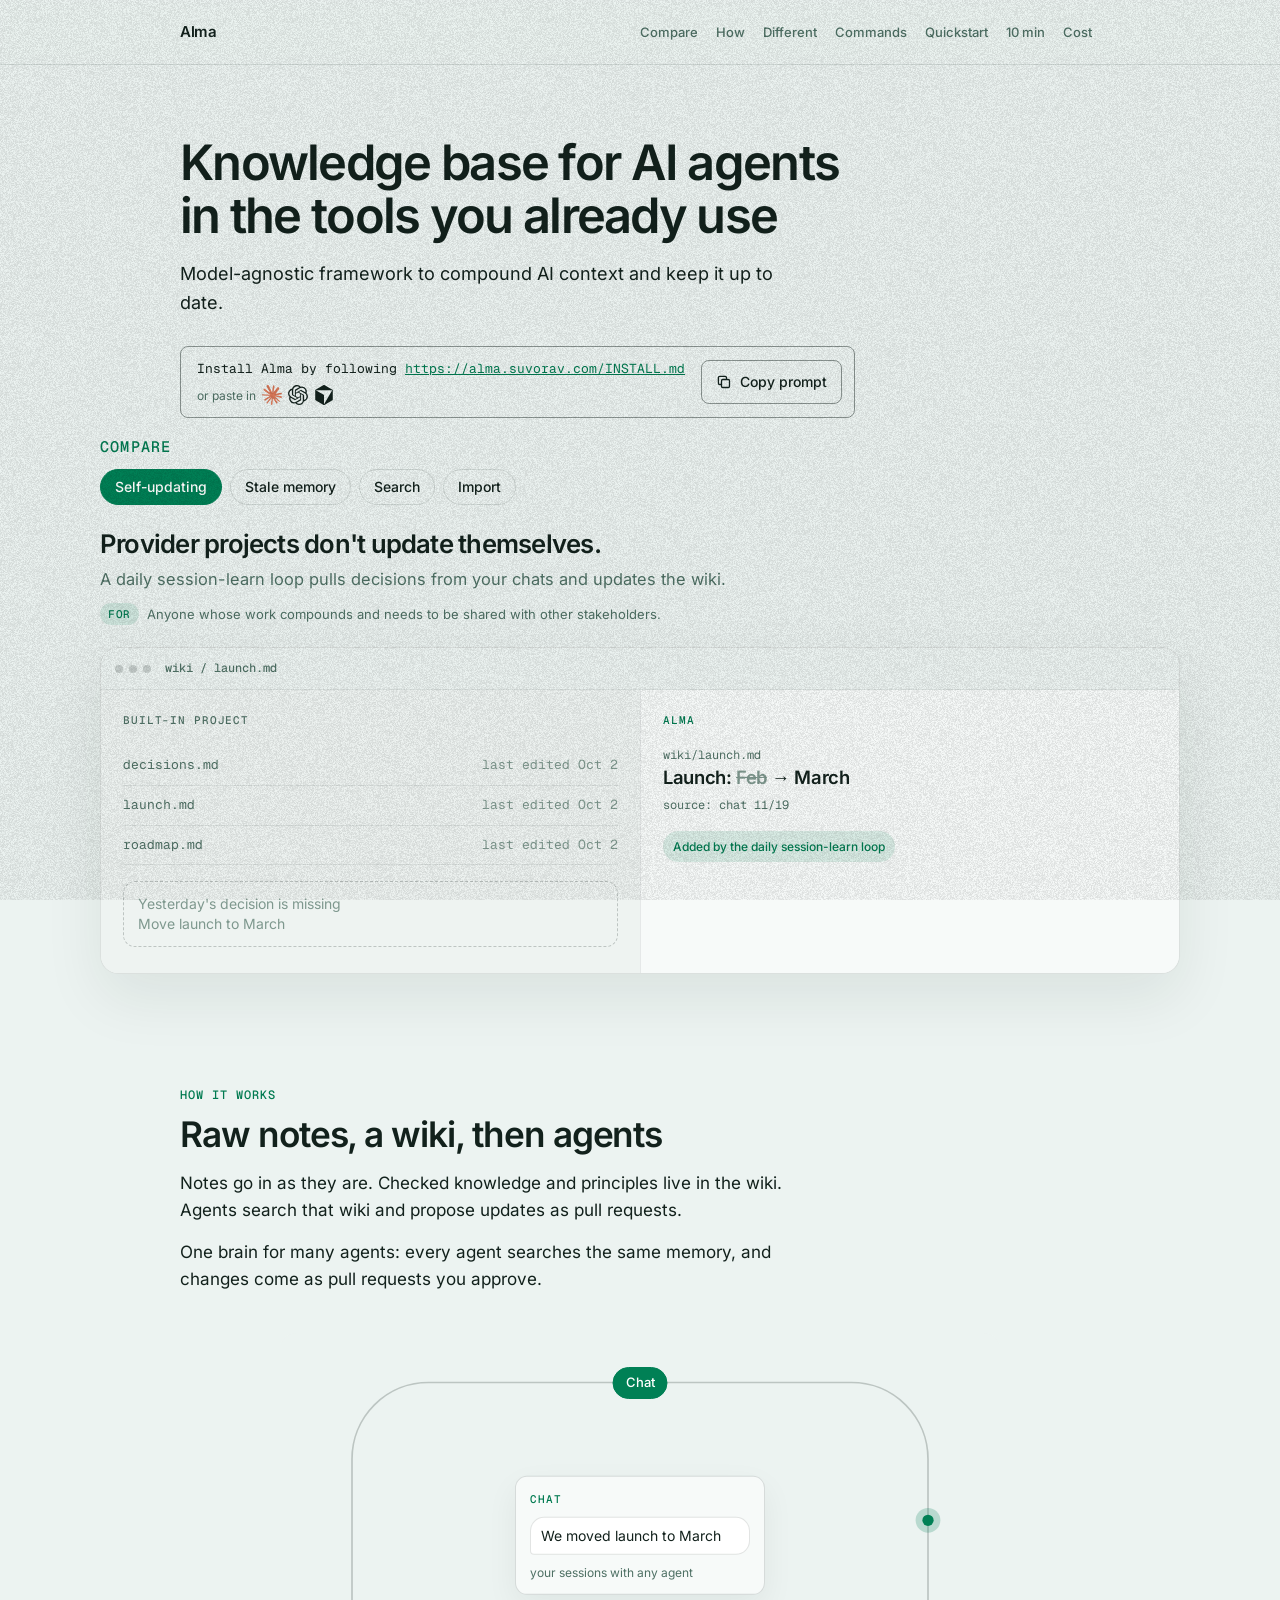
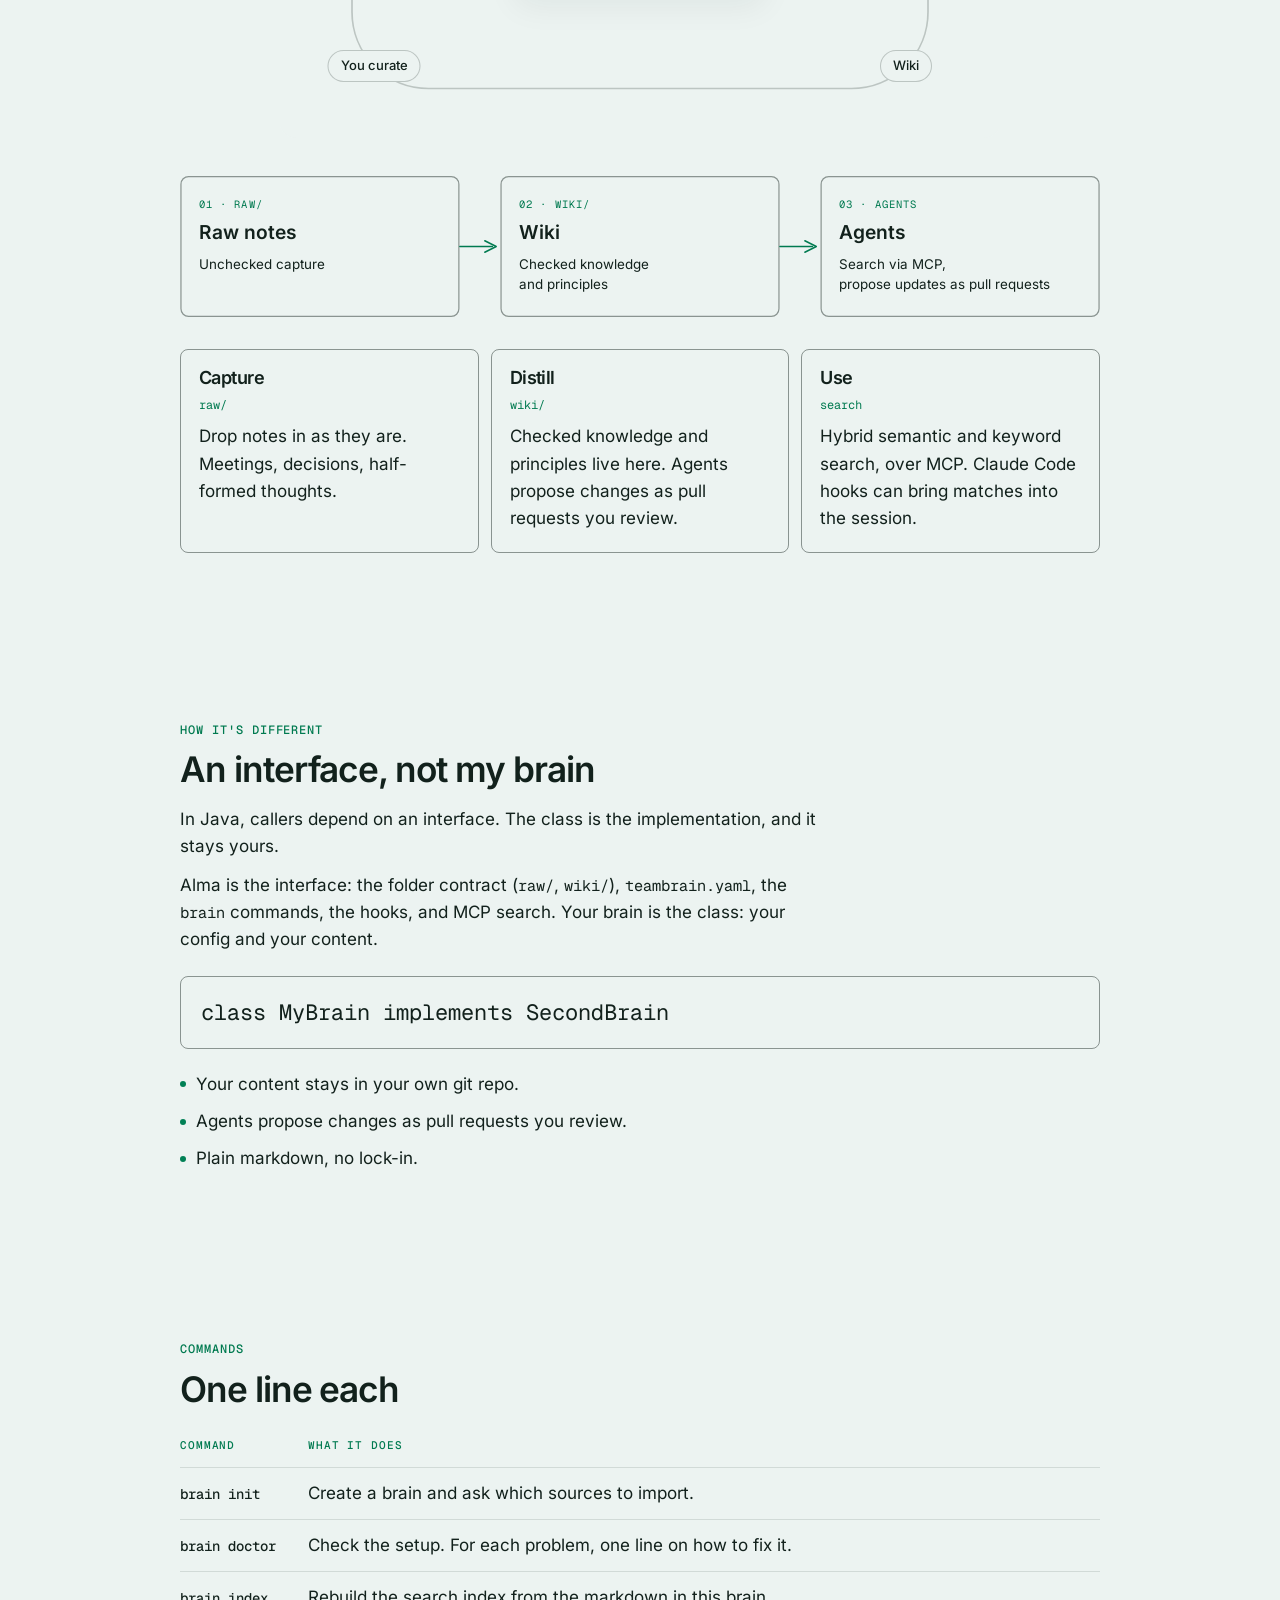
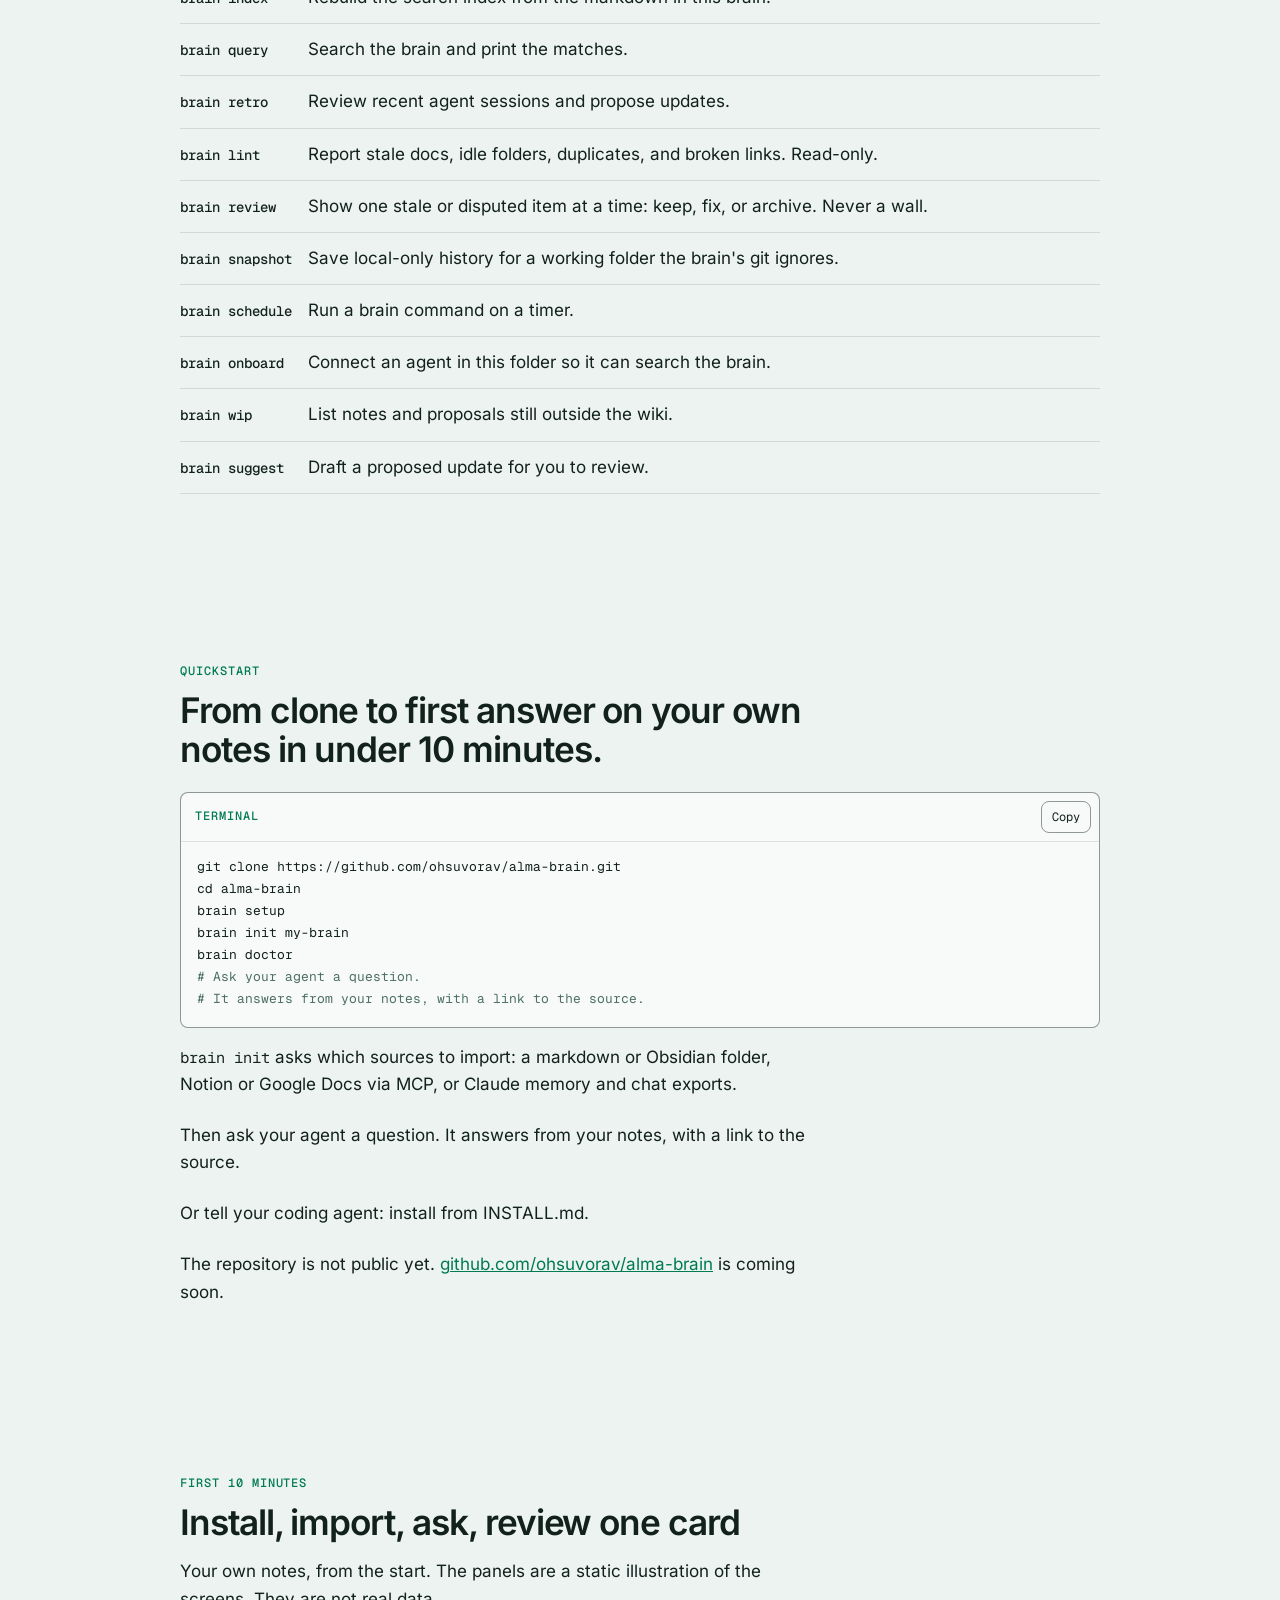
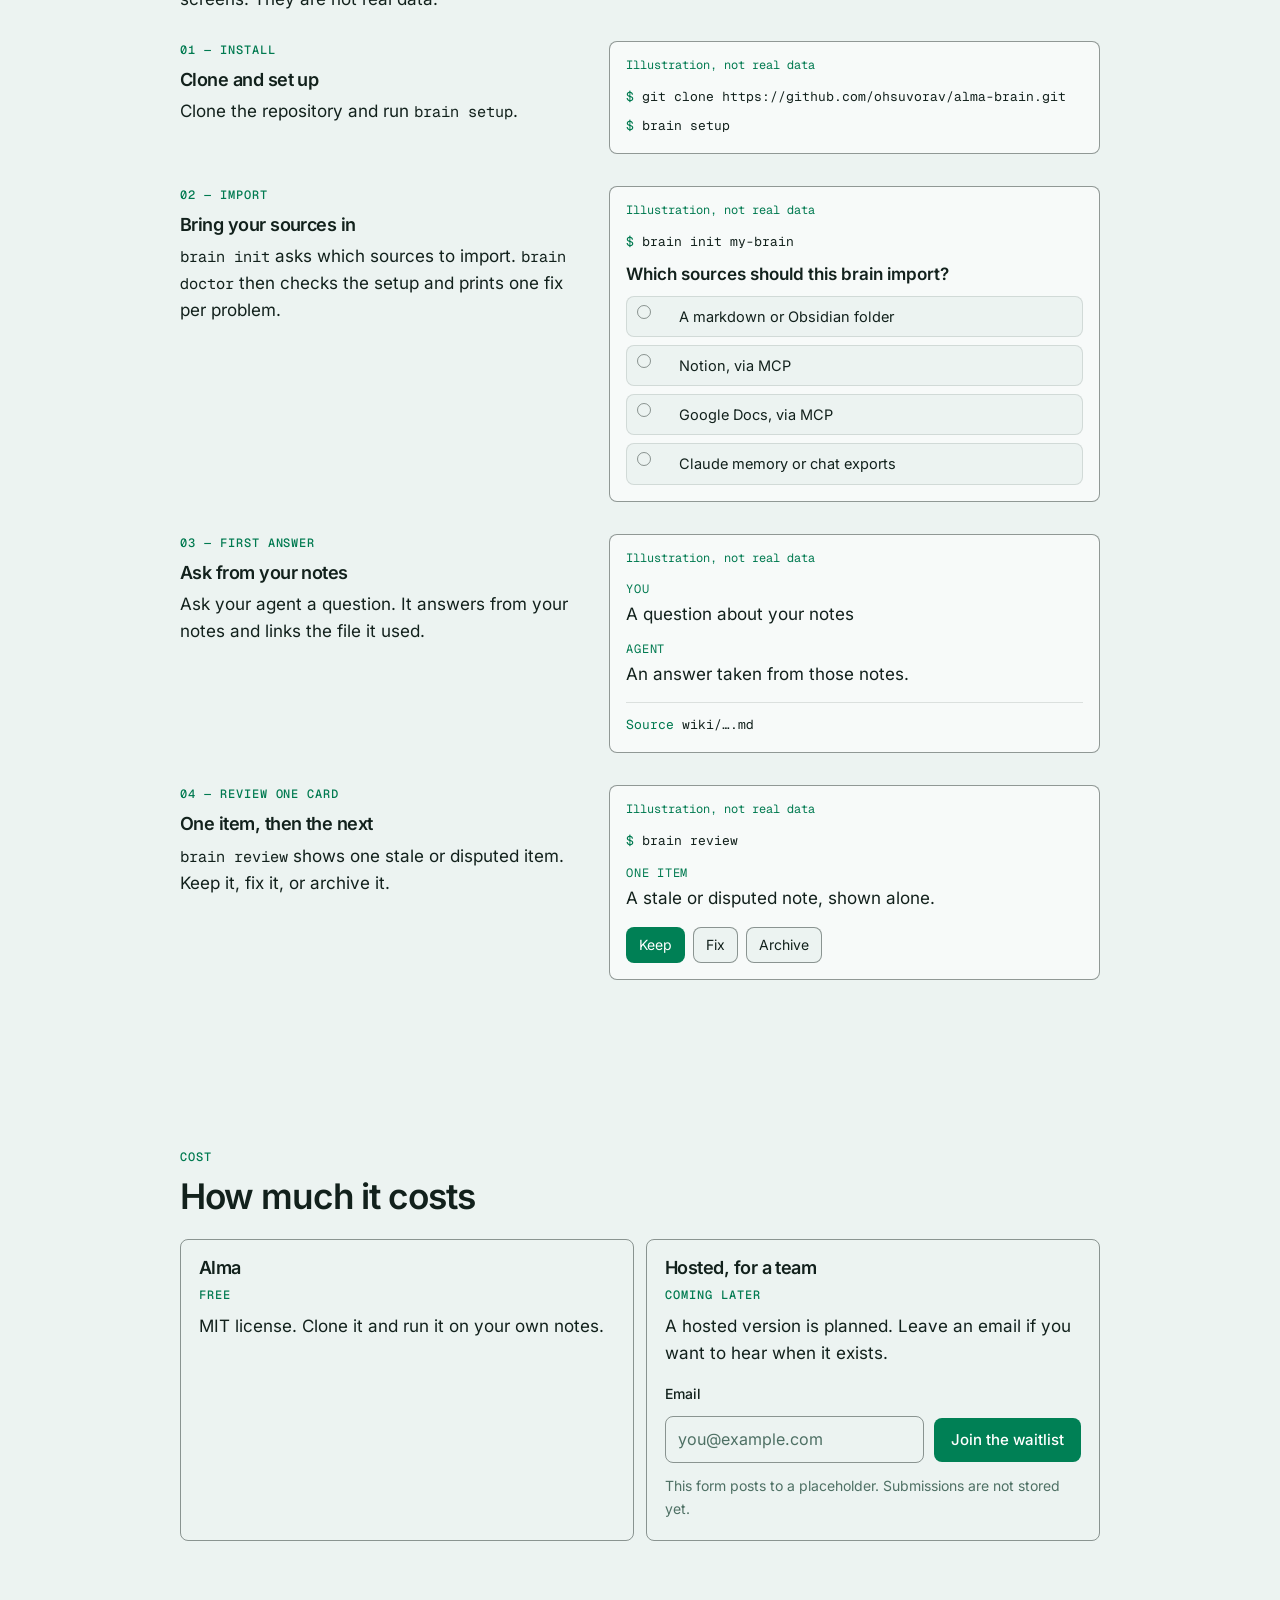
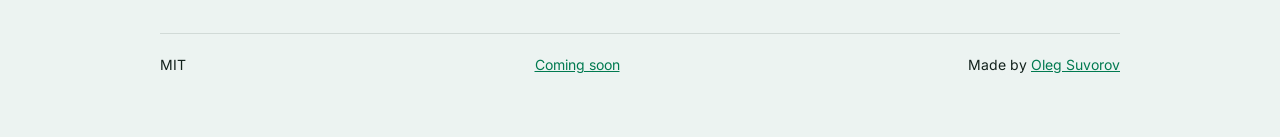
==== alma-site/index.html @ 3895e33d "Replace the problem cards with a Compare window Four tabs show the same sentences beside a split moc" ====
<!DOCTYPE html>
<html lang="en">
<head>
  <meta charset="UTF-8">
  <meta name="viewport" content="width=device-width, initial-scale=1.0">
  <meta name="robots" content="noindex,nofollow">
  <!-- TODO: point the waitlist form at the real endpoint. No backend yet. -->
  <title>Alma — Knowledge base for AI agents in the tools you already use</title>
  <meta name="description" content="Model-agnostic framework to compound AI context and keep it up to date.">
  <link rel="canonical" href="https://alma.suvorav.com/">
  <meta property="og:title" content="Alma — Knowledge base for AI agents in the tools you already use">
  <meta property="og:description" content="Model-agnostic framework to compound AI context and keep it up to date.">
  <meta property="og:type" content="website">
  <meta property="og:url" content="https://alma.suvorav.com/">
  <meta name="twitter:card" content="summary">
  <meta name="twitter:title" content="Alma — Knowledge base for AI agents in the tools you already use">
  <meta name="twitter:description" content="Model-agnostic framework to compound AI context and keep it up to date.">
  <meta name="theme-color" content="#ECF3F1" media="(prefers-color-scheme: light)">
  <meta name="theme-color" content="#10201A" media="(prefers-color-scheme: dark)">
  <link rel="icon" href="favicon.ico">
  <link rel="preload" href="fonts/inter-latin-wght-normal.woff2" as="font" type="font/woff2" crossorigin>
  <link rel="stylesheet" href="alma.css">
</head>
<body>
  <a class="skip" href="#content">Skip to content</a>

  <header class="site-header">
    <div class="wrap header-inner">
      <a class="brand" href="/">Alma</a>
      <nav class="anchors" aria-label="On this page">
        <a href="#compare">Compare</a>
        <a href="#how">How</a>
        <a href="#different">Different</a>
        <a href="#commands">Commands</a>
        <a href="#quickstart">Quickstart</a>
        <a href="#minutes">10 min</a>
        <a href="#cost">Cost</a>
      </nav>
    </div>
  </header>

  <main id="content">
    <section class="hero">
      <div class="wrap">
        <h1>Knowledge base for AI agents in the tools you already use</h1>
        <p class="lede">Model-agnostic framework to compound AI context and keep it up to date.</p>
        <div class="prompt-box">
          <div class="prompt-copy">
            <p class="prompt-body" id="install-prompt">Install Alma by following <a href="INSTALL.md">https://alma.suvorav.com/INSTALL.md</a></p>
            <!-- Agent marks from Simple Icons (https://simpleicons.org), CC0 1.0. Paths are unmodified. Claude and Cursor are from the current set; OpenAI is from simple-icons 15.22.0, the last release that still ships that slug. Claude is #D97757. OpenAI and Cursor are monochrome dark. The names are trademarks of their owners and are shown only to identify where the prompt can be pasted. -->
            <p class="prompt-hint" id="install-hint">or paste in
              <span class="agent-icons">
                <svg class="agent-icon claude" viewBox="0 0 24 24" width="20" height="20" role="img" aria-label="Claude" title="Claude"><path fill="currentColor" d="m4.7144 15.9555 4.7174-2.6471.079-.2307-.079-.1275h-.2307l-.7893-.0486-2.6956-.0729-2.3375-.0971-2.2646-.1214-.5707-.1215-.5343-.7042.0546-.3522.4797-.3218.686.0608 1.5179.1032 2.2767.1578 1.6514.0972 2.4468.255h.3886l.0546-.1579-.1336-.0971-.1032-.0972L6.973 9.8356l-2.55-1.6879-1.3356-.9714-.7225-.4918-.3643-.4614-.1578-1.0078.6557-.7225.8803.0607.2246.0607.8925.686 1.9064 1.4754 2.4893 1.8336.3643.3035.1457-.1032.0182-.0728-.164-.2733-1.3539-2.4467-1.445-2.4893-.6435-1.032-.17-.6194c-.0607-.255-.1032-.4674-.1032-.7285L6.287.1335 6.6997 0l.9957.1336.419.3642.6192 1.4147 1.0018 2.2282 1.5543 3.0296.4553.8985.2429.8318.091.255h.1579v-.1457l.1275-1.706.2368-2.0947.2307-2.6957.0789-.7589.3764-.9107.7468-.4918.5828.2793.4797.686-.0668.4433-.2853 1.8517-.5586 2.9021-.3643 1.9429h.2125l.2429-.2429.9835-1.3053 1.6514-2.0643.7286-.8196.85-.9046.5464-.4311h1.0321l.759 1.1293-.34 1.1657-1.0625 1.3478-.8804 1.1414-1.2628 1.7-.7893 1.36.0729.1093.1882-.0183 2.8535-.607 1.5421-.2794 1.8396-.3157.8318.3886.091.3946-.3278.8075-1.967.4857-2.3072.4614-3.4364.8136-.0425.0304.0486.0607 1.5482.1457.6618.0364h1.621l3.0175.2247.7892.522.4736.6376-.079.4857-1.2142.6193-1.6393-.3886-3.825-.9107-1.3113-.3279h-.1822v.1093l1.0929 1.0686 2.0035 1.8092 2.5075 2.3314.1275.5768-.3218.4554-.34-.0486-2.2039-1.6575-.85-.7468-1.9246-1.621h-.1275v.17l.4432.6496 2.3436 3.5214.1214 1.0807-.17.3521-.6071.2125-.6679-.1214-1.3721-1.9246L14.38 17.959l-1.1414-1.9428-.1397.079-.674 7.2552-.3156.3703-.7286.2793-.6071-.4614-.3218-.7468.3218-1.4753.3886-1.9246.3157-1.53.2853-1.9004.17-.6314-.0121-.0425-.1397.0182-1.4328 1.9672-2.1796 2.9446-1.7243 1.8456-.4128.164-.7164-.3704.0667-.6618.4008-.5889 2.386-3.0357 1.4389-1.882.929-1.0868-.0062-.1579h-.0546l-6.3385 4.1164-1.1293.1457-.4857-.4554.0608-.7467.2307-.2429 1.9064-1.3114Z"/></svg>
                <svg class="agent-icon mono" viewBox="0 0 24 24" width="20" height="20" role="img" aria-label="OpenAI Codex" title="OpenAI Codex"><path fill="currentColor" d="M22.2819 9.8211a5.9847 5.9847 0 0 0-.5157-4.9108 6.0462 6.0462 0 0 0-6.5098-2.9A6.0651 6.0651 0 0 0 4.9807 4.1818a5.9847 5.9847 0 0 0-3.9977 2.9 6.0462 6.0462 0 0 0 .7427 7.0966 5.98 5.98 0 0 0 .511 4.9107 6.051 6.051 0 0 0 6.5146 2.9001A5.9847 5.9847 0 0 0 13.2599 24a6.0557 6.0557 0 0 0 5.7718-4.2058 5.9894 5.9894 0 0 0 3.9977-2.9001 6.0557 6.0557 0 0 0-.7475-7.0729zm-9.022 12.6081a4.4755 4.4755 0 0 1-2.8764-1.0408l.1419-.0804 4.7783-2.7582a.7948.7948 0 0 0 .3927-.6813v-6.7369l2.02 1.1686a.071.071 0 0 1 .038.052v5.5826a4.504 4.504 0 0 1-4.4945 4.4944zm-9.6607-4.1254a4.4708 4.4708 0 0 1-.5346-3.0137l.142.0852 4.783 2.7582a.7712.7712 0 0 0 .7806 0l5.8428-3.3685v2.3324a.0804.0804 0 0 1-.0332.0615L9.74 19.9502a4.4992 4.4992 0 0 1-6.1408-1.6464zM2.3408 7.8956a4.485 4.485 0 0 1 2.3655-1.9728V11.6a.7664.7664 0 0 0 .3879.6765l5.8144 3.3543-2.0201 1.1685a.0757.0757 0 0 1-.071 0l-4.8303-2.7865A4.504 4.504 0 0 1 2.3408 7.872zm16.5963 3.8558L13.1038 8.364 15.1192 7.2a.0757.0757 0 0 1 .071 0l4.8303 2.7913a4.4944 4.4944 0 0 1-.6765 8.1042v-5.6772a.79.79 0 0 0-.407-.667zm2.0107-3.0231l-.142-.0852-4.7735-2.7818a.7759.7759 0 0 0-.7854 0L9.409 9.2297V6.8974a.0662.0662 0 0 1 .0284-.0615l4.8303-2.7866a4.4992 4.4992 0 0 1 6.6802 4.66zM8.3065 12.863l-2.02-1.1638a.0804.0804 0 0 1-.038-.0567V6.0742a4.4992 4.4992 0 0 1 7.3757-3.4537l-.142.0805L8.704 5.459a.7948.7948 0 0 0-.3927.6813zm1.0976-2.3654l2.602-1.4998 2.6069 1.4998v2.9994l-2.5974 1.4997-2.6067-1.4997Z"/></svg>
                <svg class="agent-icon mono" viewBox="0 0 24 24" width="20" height="20" role="img" aria-label="Cursor" title="Cursor"><path fill="currentColor" d="M11.503.131 1.891 5.678a.84.84 0 0 0-.42.726v11.188c0 .3.162.575.42.724l9.609 5.55a1 1 0 0 0 .998 0l9.61-5.55a.84.84 0 0 0 .42-.724V6.404a.84.84 0 0 0-.42-.726L12.497.131a1.01 1.01 0 0 0-.996 0M2.657 6.338h18.55c.263 0 .43.287.297.515L12.23 22.918c-.062.107-.229.064-.229-.06V12.335a.59.59 0 0 0-.295-.51l-9.11-5.257c-.109-.063-.064-.23.061-.23"/></svg>
              </span>
            </p>
          </div>
          <button type="button" class="copy-prompt" id="copy-install" data-copy="Install Alma by following https://alma.suvorav.com/INSTALL.md" aria-describedby="install-hint">
            <span class="copy-prompt-icon" aria-hidden="true">
              <svg class="icon-copy" viewBox="0 0 16 16" width="16" height="16"><rect x="5.5" y="5.5" width="8" height="8" rx="1.3" fill="none" stroke="currentColor" stroke-width="1.3"/><path d="M10.5 5.4V3.7c0-.7-.6-1.3-1.3-1.3H3.7c-.7 0-1.3.6-1.3 1.3v5.5c0 .7.6 1.3 1.3 1.3h1.7" fill="none" stroke="currentColor" stroke-width="1.3"/></svg>
              <svg class="icon-check" viewBox="0 0 16 16" width="16" height="16"><path d="M3.2 8.3 6.4 11.4 12.8 4.6" fill="none" stroke="currentColor" stroke-width="1.6" stroke-linecap="round" stroke-linejoin="round"/></svg>
            </span>
            <span class="copy-prompt-labels">
              <span class="label-idle">Copy prompt</span>
              <span class="label-done" aria-hidden="true">Copied</span>
            </span>
          </button>
        </div>
        <p id="install-copy-status" class="visually-hidden" role="status" aria-live="polite"></p>
      </div>
    </section>

    <section class="compare" id="compare">
      <div class="compare-wide">
        <h2>Compare</h2>
        <div class="cmp-tabs" role="tablist" aria-label="Compare">
          <button type="button" class="cmp-tab is-on" id="cmp-tab-0" role="tab" aria-selected="true" aria-controls="cmp-panel-0" tabindex="0">Self-updating</button>
          <button type="button" class="cmp-tab" id="cmp-tab-1" role="tab" aria-selected="false" aria-controls="cmp-panel-1" tabindex="-1">Stale memory</button>
          <button type="button" class="cmp-tab" id="cmp-tab-2" role="tab" aria-selected="false" aria-controls="cmp-panel-2" tabindex="-1">Search</button>
          <button type="button" class="cmp-tab" id="cmp-tab-3" role="tab" aria-selected="false" aria-controls="cmp-panel-3" tabindex="-1">Import</button>
        </div>
        <p id="cmp-status" class="visually-hidden" role="status" aria-live="polite"></p>

        <div class="cmp-panel is-on" id="cmp-panel-0" role="tabpanel" aria-labelledby="cmp-tab-0">
          <div class="cmp-copy">
            <h3>Provider projects don't update themselves.</h3>
            <p>A daily session-learn loop pulls decisions from your chats and updates the wiki.</p>
            <p class="cmp-for"><span>For</span> Anyone whose work compounds and needs to be shared with other stakeholders.</p>
          </div>
          <div class="appwin">
            <div class="appwin-bar" aria-hidden="true"><span></span><span></span><span></span><b>wiki / launch.md</b></div>
            <div class="split">
              <div class="pane pane-old">
                <p class="pane-kicker">Built-in project</p>
                <ul class="file-list">
                  <li><span>decisions.md</span><em>last edited Oct 2</em></li>
                  <li><span>launch.md</span><em>last edited Oct 2</em></li>
                  <li><span>roadmap.md</span><em>last edited Oct 2</em></li>
                </ul>
                <p class="missing">Yesterday's decision is missing<br>Move launch to March</p>
              </div>
              <div class="pane pane-alma">
                <p class="pane-kicker">Alma</p>
                <p class="diff-file">wiki/launch.md</p>
                <p class="diff-line">Launch: <s>Feb</s> → March</p>
                <p class="diff-src">source: chat 11/19</p>
                <p class="diff-note">Added by the daily session-learn loop</p>
              </div>
            </div>
          </div>
        </div>

        <div class="cmp-panel" id="cmp-panel-1" role="tabpanel" aria-labelledby="cmp-tab-1" hidden>
          <div class="cmp-copy">
            <h3>Built-in memory goes stale.</h3>
            <p>Alma flags outdated facts and lets you keep, fix or archive them one card at a time.</p>
            <p class="cmp-for"><span>For</span> Teams where priorities, numbers and decisions change every week.</p>
          </div>
          <div class="appwin">
            <div class="appwin-bar" aria-hidden="true"><span></span><span></span><span></span><b>memory / pricing</b></div>
            <div class="split">
              <div class="pane pane-old">
                <p class="pane-kicker">Built-in memory</p>
                <p class="mem-fact">Pricing: $29/mo</p>
                <p class="mem-quiet">Saved as current. No warning.</p>
              </div>
              <div class="pane pane-alma">
                <p class="pane-kicker">Alma</p>
                <article class="review-card">
                  <p class="review-title">Pricing page is 40 days old</p>
                  <p class="review-src">conflicts with chat 11/12</p>
                  <div class="review-actions" aria-hidden="true"><span>Keep</span><span>Fix</span><span>Archive</span></div>
                </article>
              </div>
            </div>
          </div>
        </div>

        <div class="cmp-panel" id="cmp-panel-2" role="tabpanel" aria-labelledby="cmp-tab-2" hidden>
          <div class="cmp-copy">
            <h3>You keep re-explaining yourself.</h3>
            <p>Semantic search with sources pulls the right context from previous interactions.</p>
            <p class="cmp-for"><span>For</span> Anyone who wants answers hyper-personalized instead of repeating context.</p>
          </div>
          <div class="appwin">
            <div class="appwin-bar" aria-hidden="true"><span></span><span></span><span></span><b>search</b></div>
            <div class="split">
              <div class="pane pane-old">
                <p class="pane-kicker">Built-in project</p>
                <p class="search-q">how much do we charge</p>
                <p class="missing">No results</p>
              </div>
              <div class="pane pane-alma">
                <p class="pane-kicker">Alma</p>
                <p class="search-q alma">how much do we charge</p>
                <article class="hit">
                  <p class="hit-title">pricing.md <span>›</span> Tiers <em>0.81</em></p>
                  <p class="hit-path">raw/wiki/pricing.md</p>
                </article>
                <p class="search-q alma ru">сколько мы берём</p>
                <p class="hit-also">Same hit, pricing.md › Tiers</p>
              </div>
            </div>
          </div>
        </div>

        <div class="cmp-panel" id="cmp-panel-3" role="tabpanel" aria-labelledby="cmp-tab-3" hidden>
          <div class="cmp-copy">
            <h3>Your knowledge is scattered.</h3>
            <p>Run <code>brain init</code> once on notes and Claude or ChatGPT memory; new chats are captured automatically.</p>
            <p class="cmp-for"><span>For</span> Anyone with notes in Obsidian, markdown or a chatbot's memory.</p>
          </div>
          <div class="appwin">
            <div class="appwin-bar" aria-hidden="true"><span></span><span></span><span></span><b>brain init</b></div>
            <div class="split">
              <div class="pane pane-old">
                <p class="pane-kicker">Built-in memory</p>
                <ul class="silos">
                  <li>Obsidian</li>
                  <li>Notes</li>
                  <li>Claude memory</li>
                  <li>ChatGPT memory</li>
                </ul>
              </div>
              <div class="pane pane-alma">
                <p class="pane-kicker">Alma</p>
                <ul class="tree">
                  <li>raw/</li>
                  <li class="nest">imports/</li>
                  <li class="nest deep">obsidian/</li>
                  <li class="nest deep">notes/</li>
                  <li class="nest deep">claude/</li>
                  <li class="nest deep">chatgpt/</li>
                </ul>
                <p class="scope">42 files, 3 sources</p>
              </div>
            </div>
          </div>
        </div>
      </div>
    </section>

    <section class="section" id="how">
      <div class="wrap">
        <p class="label">How it works</p>
        <h2>Raw notes, a wiki, then agents</h2>
        <p class="lede">Notes go in as they are. Checked knowledge and principles live in the wiki. Agents search that wiki and propose updates as pull requests.</p>
        <p class="setup-line">One brain for many agents: every agent searches the same memory, and changes come as pull requests you approve.</p>

        <figure class="loop" id="loop">
          <figcaption class="visually-hidden" id="loop-title">Chat, then the wiki, then you curate</figcaption>
          <div class="loop-core">
            <svg class="loop-track" id="loop-svg" viewBox="0 0 640 360" aria-hidden="true">
              <path id="loop-path" fill="none" stroke="rgba(18, 33, 28, 0.22)" stroke-width="1.5"></path>
              <circle class="loop-halo" id="loop-halo" r="11"></circle>
              <circle class="loop-dot" id="loop-dot" r="5"></circle>
            </svg>
            <div class="loop-faces">
              <article class="loop-face is-on" data-stage="0">
                <p class="loop-kicker">Chat</p>
                <p class="bubble">We moved launch to March</p>
                <p class="loop-aside">your sessions with any agent</p>
              </article>
              <article class="loop-face" data-stage="1">
                <p class="loop-kicker">Wiki</p>
                <p class="wiki-line">Launch: <s>Feb</s> → March</p>
                <p class="loop-src">source: chat 11/19</p>
                <p class="loop-aside">it self-updates</p>
              </article>
              <article class="loop-face" data-stage="2">
                <p class="loop-kicker">You curate</p>
                <p class="wiki-line">Pricing page is 40 days old</p>
                <div class="loop-actions" aria-hidden="true">
                  <span>Keep</span>
                  <span>Fix</span>
                  <span>Archive</span>
                </div>
                <p class="loop-aside">keep / fix / archive</p>
              </article>
            </div>
            <div class="loop-pills" role="group" aria-label="Stages">
              <button type="button" class="loop-pill is-on" data-stage="0" aria-pressed="true">Chat</button>
              <button type="button" class="loop-pill" data-stage="1" aria-pressed="false">Wiki</button>
              <button type="button" class="loop-pill" data-stage="2" aria-pressed="false">You curate</button>
            </div>
          </div>
          <p id="loop-status" class="visually-hidden" role="status" aria-live="polite"></p>
        </figure>

        <figure class="flow" aria-hidden="true">
          <svg class="flow-narrow" viewBox="0 0 360 464">
            <rect class="flow-box" x="2" y="2" width="356" height="132" rx="8"></rect>
            <text class="flow-kicker" x="22" y="36" font-size="12" letter-spacing="1.1">01 · RAW/</text>
            <text class="flow-title" x="22" y="66" font-size="22">Raw notes</text>
            <text class="flow-body" x="22" y="98" font-size="15">Unchecked capture</text>
            <line class="flow-arrow" x1="180" y1="136" x2="180" y2="160"></line>
            <polyline class="flow-arrow" points="173,153 180,166 187,153"></polyline>

            <rect class="flow-box" x="2" y="166" width="356" height="132" rx="8"></rect>
            <text class="flow-kicker" x="22" y="200" font-size="12" letter-spacing="1.1">02 · WIKI/</text>
            <text class="flow-title" x="22" y="230" font-size="22">Wiki</text>
            <text class="flow-body" x="22" y="260" font-size="15">Checked knowledge</text>
            <text class="flow-body" x="22" y="280" font-size="15">and principles</text>
            <line class="flow-arrow" x1="180" y1="300" x2="180" y2="324"></line>
            <polyline class="flow-arrow" points="173,317 180,330 187,317"></polyline>

            <rect class="flow-box" x="2" y="330" width="356" height="132" rx="8"></rect>
            <text class="flow-kicker" x="22" y="364" font-size="12" letter-spacing="1.1">03 · AGENTS</text>
            <text class="flow-title" x="22" y="394" font-size="22">Agents</text>
            <text class="flow-body" x="22" y="424" font-size="15">Search via MCP,</text>
            <text class="flow-body" x="22" y="444" font-size="15">propose updates as pull requests</text>
          </svg>

          <svg class="flow-wide" viewBox="0 0 960 168">
            <rect class="flow-box" x="1" y="11" width="290" height="146" rx="8"></rect>
            <text class="flow-kicker" x="20" y="44" font-size="11" letter-spacing="1.1">01 · RAW/</text>
            <text class="flow-title" x="20" y="76" font-size="20">Raw notes</text>
            <text class="flow-body" x="20" y="108" font-size="14">Unchecked capture</text>
            <line class="flow-arrow" x1="292" y1="84" x2="326" y2="84"></line>
            <polyline class="flow-arrow" points="318,78 330,84 318,90"></polyline>

            <rect class="flow-box" x="335" y="11" width="290" height="146" rx="8"></rect>
            <text class="flow-kicker" x="354" y="44" font-size="11" letter-spacing="1.1">02 · WIKI/</text>
            <text class="flow-title" x="354" y="76" font-size="20">Wiki</text>
            <text class="flow-body" x="354" y="108" font-size="14">Checked knowledge</text>
            <text class="flow-body" x="354" y="128" font-size="14">and principles</text>
            <line class="flow-arrow" x1="626" y1="84" x2="660" y2="84"></line>
            <polyline class="flow-arrow" points="652,78 664,84 652,90"></polyline>

            <rect class="flow-box" x="669" y="11" width="290" height="146" rx="8"></rect>
            <text class="flow-kicker" x="688" y="44" font-size="11" letter-spacing="1.1">03 · AGENTS</text>
            <text class="flow-title" x="688" y="76" font-size="20">Agents</text>
            <text class="flow-body" x="688" y="108" font-size="14">Search via MCP,</text>
            <text class="flow-body" x="688" y="128" font-size="14">propose updates as pull requests</text>
          </svg>
        </figure>

        <div class="grid-3">
          <article class="card">
            <h3>Capture</h3>
            <p class="path">raw/</p>
            <p>Drop notes in as they are. Meetings, decisions, half-formed thoughts.</p>
          </article>
          <article class="card">
            <h3>Distill</h3>
            <p class="path">wiki/</p>
            <p>Checked knowledge and principles live here. Agents propose changes as pull requests you review.</p>
          </article>
          <article class="card">
            <h3>Use</h3>
            <p class="path">search</p>
            <p>Hybrid semantic and keyword search, over MCP. Claude Code hooks can bring matches into the session.</p>
          </article>
        </div>
      </div>
    </section>

    <section class="section" id="different">
      <div class="wrap">
        <p class="label">How it's different</p>
        <h2>An interface, not my brain</h2>
        <div class="measure">
          <p>In Java, callers depend on an interface. The class is the implementation, and it stays yours.</p>
          <p>Alma is the interface: the folder contract (<code>raw/</code>, <code>wiki/</code>), <code>teambrain.yaml</code>, the <code>brain</code> commands, the hooks, and MCP search. Your brain is the class: your config and your content.</p>
        </div>
        <figure class="code-card">
          <pre><code>class MyBrain implements SecondBrain</code></pre>
        </figure>
        <ul class="points">
          <li>Your content stays in your own git repo.</li>
          <li>Agents propose changes as pull requests you review.</li>
          <li>Plain markdown, no lock-in.</li>
        </ul>
      </div>
    </section>

    <section class="section" id="commands">
      <div class="wrap">
        <p class="label">Commands</p>
        <h2>One line each</h2>
        <table class="commands">
          <thead>
            <tr>
              <th scope="col">Command</th>
              <th scope="col">What it does</th>
            </tr>
          </thead>
          <tbody>
            <tr>
              <th scope="row">brain init</th>
              <td>Create a brain and ask which sources to import.</td>
            </tr>
            <tr>
              <th scope="row">brain doctor</th>
              <td>Check the setup. For each problem, one line on how to fix it.</td>
            </tr>
            <tr>
              <th scope="row">brain index</th>
              <td>Rebuild the search index from the markdown in this brain.</td>
            </tr>
            <tr>
              <th scope="row">brain query</th>
              <td>Search the brain and print the matches.</td>
            </tr>
            <tr>
              <th scope="row">brain retro</th>
              <td>Review recent agent sessions and propose updates.</td>
            </tr>
            <tr>
              <th scope="row">brain lint</th>
              <td>Report stale docs, idle folders, duplicates, and broken links. Read-only.</td>
            </tr>
            <tr>
              <th scope="row">brain review</th>
              <td>Show one stale or disputed item at a time: keep, fix, or archive. Never a wall.</td>
            </tr>
            <tr>
              <th scope="row">brain snapshot</th>
              <td>Save local-only history for a working folder the brain's git ignores.</td>
            </tr>
            <tr>
              <th scope="row">brain schedule</th>
              <td>Run a brain command on a timer.</td>
            </tr>
            <tr>
              <th scope="row">brain onboard</th>
              <td>Connect an agent in this folder so it can search the brain.</td>
            </tr>
            <tr>
              <th scope="row">brain wip</th>
              <td>List notes and proposals still outside the wiki.</td>
            </tr>
            <tr>
              <th scope="row">brain suggest</th>
              <td>Draft a proposed update for you to review.</td>
            </tr>
          </tbody>
        </table>
      </div>
    </section>

    <section class="section" id="quickstart">
      <div class="wrap">
        <p class="label">Quickstart</p>
        <h2>From clone to first answer on your own notes in under 10 minutes.</h2>
        <div class="term">
          <div class="term-bar">
            <p class="label">Terminal</p>
            <button type="button" class="copy-btn" id="copy-quickstart">Copy</button>
          </div>
          <pre><code id="quickstart-code">git clone https://github.com/ohsuvorav/alma-brain.git
cd alma-brain
brain setup
brain init my-brain
brain doctor
<span class="term-note"># Ask your agent a question.
# It answers from your notes, with a link to the source.</span></code></pre>
        </div>
        <div class="stack">
          <p><code>brain init</code> asks which sources to import: a markdown or Obsidian folder, Notion or Google Docs via MCP, or Claude memory and chat exports.</p>
          <p>Then ask your agent a question. It answers from your notes, with a link to the source.</p>
          <p>Or tell your coding agent: install from INSTALL.md.</p>
          <p>The repository is not public yet. <a href="https://github.com/ohsuvorav/alma-brain">github.com/ohsuvorav/alma-brain</a> is coming soon.</p>
        </div>
        <p id="copy-status" class="visually-hidden" role="status"></p>
      </div>
    </section>

    <section class="section" id="minutes">
      <div class="wrap">
        <p class="label">First 10 minutes</p>
        <h2>Install, import, ask, review one card</h2>
        <p class="lede">Your own notes, from the start. The panels are a static illustration of the screens. They are not real data.</p>
        <ol class="timeline">
          <li>
            <div class="step">
              <p class="label">01 — Install</p>
              <h3>Clone and set up</h3>
              <p>Clone the repository and run <code>brain setup</code>.</p>
            </div>
            <div class="mock">
              <p class="mock-flag">Illustration, not real data</p>
              <p class="mock-cmd"><span class="prompt">$</span> git clone https://github.com/ohsuvorav/alma-brain.git</p>
              <p class="mock-cmd"><span class="prompt">$</span> brain setup</p>
            </div>
          </li>
          <li>
            <div class="step">
              <p class="label">02 — Import</p>
              <h3>Bring your sources in</h3>
              <p><code>brain init</code> asks which sources to import. <code>brain doctor</code> then checks the setup and prints one fix per problem.</p>
            </div>
            <div class="mock">
              <p class="mock-flag">Illustration, not real data</p>
              <p class="mock-cmd"><span class="prompt">$</span> brain init my-brain</p>
              <p class="mock-q">Which sources should this brain import?</p>
              <ul class="choices">
                <li><span class="dot" aria-hidden="true"></span> A markdown or Obsidian folder</li>
                <li><span class="dot" aria-hidden="true"></span> Notion, via MCP</li>
                <li><span class="dot" aria-hidden="true"></span> Google Docs, via MCP</li>
                <li><span class="dot" aria-hidden="true"></span> Claude memory or chat exports</li>
              </ul>
            </div>
          </li>
          <li>
            <div class="step">
              <p class="label">03 — First answer</p>
              <h3>Ask from your notes</h3>
              <p>Ask your agent a question. It answers from your notes and links the file it used.</p>
            </div>
            <div class="mock">
              <p class="mock-flag">Illustration, not real data</p>
              <p class="mock-role">You</p>
              <p>A question about your notes</p>
              <p class="mock-role">Agent</p>
              <p>An answer taken from those notes.</p>
              <p class="src"><span>Source</span>wiki/….md</p>
            </div>
          </li>
          <li>
            <div class="step">
              <p class="label">04 — Review one card</p>
              <h3>One item, then the next</h3>
              <p><code>brain review</code> shows one stale or disputed item. Keep it, fix it, or archive it.</p>
            </div>
            <div class="mock">
              <p class="mock-flag">Illustration, not real data</p>
              <p class="mock-cmd"><span class="prompt">$</span> brain review</p>
              <p class="mock-role">One item</p>
              <p>A stale or disputed note, shown alone.</p>
              <div class="mock-actions" aria-hidden="true">
                <span>Keep</span>
                <span>Fix</span>
                <span>Archive</span>
              </div>
            </div>
          </li>
        </ol>
      </div>
    </section>

    <section class="section" id="cost">
      <div class="wrap">
        <p class="label">Cost</p>
        <h2>How much it costs</h2>
        <div class="grid-2">
          <article class="card">
            <h3>Alma</h3>
            <p class="price">Free</p>
            <p>MIT license. Clone it and run it on your own notes.</p>
          </article>
          <article class="card">
            <h3>Hosted, for a team</h3>
            <p class="price">Coming later</p>
            <p>A hosted version is planned. Leave an email if you want to hear when it exists.</p>
            <form class="waitlist" action="https://example.invalid/waitlist" method="post">
              <label for="waitlist-email">Email</label>
              <input id="waitlist-email" name="email" type="email" autocomplete="email" required placeholder="you@example.com">
              <button class="btn btn-primary" type="submit">Join the waitlist</button>
            </form>
            <p class="fine">This form posts to a placeholder. Submissions are not stored yet.</p>
          </article>
        </div>
      </div>
    </section>
  </main>

  <footer class="site-footer">
    <div class="wrap footer-inner">
      <p>MIT</p>
      <p><a href="https://github.com/ohsuvorav/alma-brain">Coming soon</a></p>
      <p>Made by <a href="https://suvorav.com">Oleg Suvorov</a></p>
    </div>
  </footer>

  <script src="alma.js"></script>
</body>
</html>
---- alma-site/alma.css ----
/* Self-hosted Inter (text) and Geist Mono (labels and code).
   Licenses: fonts/OFL.txt */

@font-face {
  font-family: Inter;
  font-style: normal;
  font-weight: 100 900;
  font-display: swap;
  src: url("fonts/inter-latin-ext-wght-normal.woff2") format("woff2");
  unicode-range: U+0100-02BA, U+02BD-02C5, U+02C7-02CC, U+02CE-02D7, U+02DD-02FF, U+0304, U+0308, U+0329, U+1D00-1DBF, U+1E00-1E9F, U+1EF2-1EFF, U+2020, U+20A0-20AB, U+20AD-20C0, U+2113, U+2C60-2C7F, U+A720-A7FF;
}

@font-face {
  font-family: Inter;
  font-style: normal;
  font-weight: 100 900;
  font-display: swap;
  src: url("fonts/inter-latin-wght-normal.woff2") format("woff2");
  unicode-range: U+0000-00FF, U+0131, U+0152-0153, U+02BB-02BC, U+02C6, U+02DA, U+02DC, U+0304, U+0308, U+0329, U+2000-206F, U+20AC, U+2122, U+2191, U+2193, U+2212, U+2215, U+FEFF, U+FFFD;
}

@font-face {
  font-family: "Geist Mono";
  font-style: normal;
  font-weight: 100 900;
  font-display: swap;
  src: url("fonts/GeistMono-Variable.woff2") format("woff2");
}

/* Paper and ink. Accent #008055; small labels #007A50. */
:root {
  color-scheme: light;
  --background: #ECF3F1;
  --foreground: #12211C;
  --muted: #F7FAF9;
  --muted-fg: #4E7064;
  --border: rgba(18, 33, 28, 0.12);
  --card-border: rgba(18, 33, 28, 0.45);
  --primary: #008055;
  --primary-fg: #ffffff;
  --link: #007A50;
  --deep: #154736;
  --accent-color: #007A50;
  --radius: 0.5rem;
}

/* Dark theme: deep green, accent #4CBF95. */
@media (prefers-color-scheme: dark) {
  :root {
    color-scheme: dark;
    --background: #10201A;
    --foreground: #ECF3F1;
    --muted: #1A2E27;
    --muted-fg: #A3B5AC;
    --border: rgba(168, 188, 176, 0.18);
    --card-border: rgba(168, 188, 176, 0.45);
    --primary: #4CBF95;
    --primary-fg: #10201A;
    --link: #4CBF95;
    --deep: #154736;
    --accent-color: #4CBF95;
  }
}

* {
  margin: 0;
  padding: 0;
  box-sizing: border-box;
}

html {
  background: var(--background);
  scroll-behavior: smooth;
}

@media (prefers-reduced-motion: reduce) {
  html { scroll-behavior: auto; }
}

body {
  background: var(--background);
  color: var(--foreground);
  font-family: Inter, -apple-system, sans-serif;
  font-size: 17px;
  line-height: 1.6;
  -webkit-font-smoothing: antialiased;
  text-rendering: optimizeLegibility;
}

/* Grain. Multiply on paper, overlay on the dark green. */
body::before {
  content: "";
  position: fixed;
  inset: 0;
  pointer-events: none;
  z-index: 200;
  background-image: url("img/grain.png");
  background-repeat: repeat;
  opacity: 0.11;
  mix-blend-mode: multiply;
}

@media (prefers-color-scheme: dark) {
  body::before {
    opacity: 0.22;
    mix-blend-mode: overlay;
  }
}

:focus:not(:focus-visible) { outline: none; }

:focus-visible {
  outline: 2px solid var(--primary);
  outline-offset: 3px;
}

.skip {
  position: absolute;
  left: 12px;
  top: -48px;
  z-index: 300;
  background: var(--background);
  color: var(--foreground);
  border: 1px solid var(--card-border);
  border-radius: var(--radius);
  padding: 8px 12px;
  text-decoration: none;
}

.skip:focus { top: 12px; }

.visually-hidden {
  position: absolute;
  width: 1px;
  height: 1px;
  padding: 0;
  margin: -1px;
  overflow: hidden;
  clip-path: inset(50%);
  white-space: nowrap;
  border: 0;
}

.wrap {
  width: min(960px, 100%);
  margin: 0 auto;
  padding: 0 20px;
}

.measure { max-width: 40rem; }

p { margin: 0 0 12px; }
p:last-child { margin-bottom: 0; }

a { color: var(--link); }

p code,
li code {
  font-family: "Geist Mono", ui-monospace, monospace;
  font-size: 0.9em;
}

.label {
  font-family: "Geist Mono", ui-monospace, monospace;
  font-size: 12px;
  font-weight: 500;
  letter-spacing: 0.08em;
  text-transform: uppercase;
  color: var(--accent-color);
  margin: 0 0 10px;
}

h1, h2, h3 { font-weight: 600; letter-spacing: -0.03em; line-height: 1.12; }

h2 {
  font-size: clamp(1.7rem, 3.2vw, 2.2rem);
  margin: 0 0 16px;
  max-width: 18em;
}

h3 { font-size: 1.125rem; margin: 0 0 8px; }

.section { padding: 56px 0; }

.lede { font-size: 1.0625rem; max-width: 40rem; }

.setup-line {
  max-width: 40rem;
  margin: 14px 0 0;
}

section[id] { scroll-margin-top: 80px; }

/* Header */
.site-header {
  position: sticky;
  top: 0;
  z-index: 100;
  border-bottom: 1px solid var(--border);
  background: color-mix(in srgb, var(--background) 84%, transparent);
  backdrop-filter: saturate(180%) blur(10px);
  -webkit-backdrop-filter: saturate(180%) blur(10px);
}

.header-inner {
  display: flex;
  align-items: center;
  gap: 12px;
  min-height: 64px;
}

.brand {
  color: var(--foreground);
  text-decoration: none;
  font-weight: 600;
  font-size: 15px;
  letter-spacing: -0.02em;
}

.anchors {
  display: none;
  list-style: none;
  gap: 2px;
}

.anchors a {
  color: var(--muted-fg);
  text-decoration: none;
  font-size: 13px;
  font-weight: 500;
  padding: 6px 8px;
  border-radius: var(--radius);
}

.anchors a:hover { color: var(--foreground); }

/* Hero */
.hero { padding: 40px 0 8px; }

.hero h1 {
  font-size: clamp(2rem, 4.2vw, 3.05rem);
  line-height: 1.08;
  letter-spacing: -0.035em;
  max-width: 16em;
  text-wrap: balance;
  margin: 0 0 18px;
}

.hero .lede { font-size: 1.125rem; }

.prompt-box {
  display: flex;
  flex-wrap: wrap;
  align-items: center;
  gap: 12px 16px;
  width: fit-content;
  max-width: 100%;
  margin-top: 28px;
  padding: 12px 12px 12px 16px;
  border: 1px solid var(--card-border);
  border-radius: var(--radius);
}

.prompt-copy { min-width: 0; flex: 1 1 16rem; }

.prompt-body {
  margin: 0;
  font-family: "Geist Mono", ui-monospace, monospace;
  font-size: 13px;
  line-height: 1.55;
  overflow-wrap: anywhere;
}

.prompt-body a { color: var(--link); }

.prompt-hint {
  display: flex;
  flex-wrap: wrap;
  align-items: center;
  gap: 6px;
  margin: 6px 0 0;
  font-size: 12px;
  color: var(--muted-fg);
}

.agent-icons {
  display: inline-flex;
  align-items: center;
  gap: 6px;
}

.agent-icon { display: block; flex: none; }
.agent-icon.claude { color: #D97757; }
.agent-icon.mono { color: #12211C; }

@media (prefers-color-scheme: dark) {
  .agent-icon.mono { color: var(--foreground); }
}

.copy-prompt {
  display: inline-flex;
  align-items: center;
  justify-content: center;
  gap: 8px;
  flex: none;
  min-height: 44px;
  padding: 0 14px;
  border: 1px solid var(--card-border);
  border-radius: var(--radius);
  background: transparent;
  color: var(--foreground);
  font: inherit;
  font-size: 14px;
  font-weight: 500;
  cursor: pointer;
  transition: color 180ms ease, border-color 180ms ease, background-color 180ms ease;
}

.copy-prompt:hover { border-color: var(--primary); color: var(--link); }

.copy-prompt.is-copied {
  color: var(--link);
  border-color: var(--primary);
}

.copy-prompt-icon {
  position: relative;
  width: 16px;
  height: 16px;
  flex: none;
}

.copy-prompt-icon svg {
  position: absolute;
  inset: 0;
  display: block;
  transition: opacity 180ms ease;
}

.copy-prompt .icon-check { opacity: 0; }
.copy-prompt.is-copied .icon-copy { opacity: 0; }
.copy-prompt.is-copied .icon-check { opacity: 1; }

.copy-prompt-labels { display: grid; }

.copy-prompt-labels span {
  grid-area: 1 / 1;
  transition: opacity 180ms ease;
}

.copy-prompt .label-done { opacity: 0; }
.copy-prompt.is-copied .label-idle { opacity: 0; }
.copy-prompt.is-copied .label-done { opacity: 1; }

@media (max-width: 640px) {
  .prompt-box { width: 100%; }
}

@media (prefers-reduced-motion: reduce) {
  .copy-prompt,
  .copy-prompt-icon svg,
  .copy-prompt-labels span { transition: none; }
}

/* Compare. Light product window, even when the page is dark. */
.compare {
  padding: 8px 0 28px;
}

.compare-wide {
  width: min(1120px, 100%);
  margin: 0 auto;
  padding: 0 20px;
}

.compare h2 {
  margin: 0 0 14px;
  font-size: 0.95rem;
  letter-spacing: 0.08em;
  text-transform: uppercase;
  color: var(--accent-color);
  font-family: "Geist Mono", ui-monospace, monospace;
  font-weight: 500;
}

.cmp-tabs {
  display: flex;
  gap: 8px;
  overflow-x: auto;
  padding-bottom: 2px;
  scrollbar-width: none;
}

.cmp-tabs::-webkit-scrollbar { display: none; }

.cmp-tab {
  flex: none;
  height: 36px;
  padding: 0 14px;
  border-radius: 999px;
  border: 1px solid var(--border);
  background: transparent;
  color: var(--foreground);
  font: inherit;
  font-size: 14px;
  font-weight: 500;
  cursor: pointer;
  scroll-snap-align: start;
}

.cmp-tab:hover { border-color: #008055; }

.cmp-tab.is-on {
  background: #008055;
  border-color: #008055;
  color: #ffffff;
}

.cmp-tab:focus-visible {
  outline: 2px solid #008055;
  outline-offset: 2px;
}

.cmp-panel { display: none; margin-top: 22px; }
.cmp-panel.is-on { display: block; }

.cmp-copy h3 {
  margin: 0;
  max-width: 38rem;
  font-size: clamp(1.35rem, 2vw, 1.75rem);
  letter-spacing: -0.03em;
  line-height: 1.2;
  text-wrap: balance;
}

.cmp-copy p {
  margin: 8px 0 0;
  max-width: 40rem;
  color: var(--muted-fg);
  font-size: 1.02rem;
  line-height: 1.45;
}

.cmp-copy code {
  font-family: "Geist Mono", ui-monospace, monospace;
  font-size: 0.9em;
}

.cmp-for {
  display: flex;
  flex-wrap: wrap;
  align-items: center;
  gap: 8px;
  margin-top: 12px !important;
  font-size: 13px !important;
}

.cmp-for span {
  display: inline-flex;
  align-items: center;
  height: 22px;
  padding: 0 8px;
  border-radius: 999px;
  background: color-mix(in srgb, #008055 12%, transparent);
  color: #007A50;
  font-family: "Geist Mono", ui-monospace, monospace;
  font-size: 11px;
  font-weight: 500;
  letter-spacing: 0.06em;
  text-transform: uppercase;
}

.appwin {
  margin-top: 22px;
  background: #F7FAF9;
  border: 1px solid rgba(18, 33, 28, 0.12);
  border-radius: 1.15rem;
  box-shadow: 0 24px 60px rgba(16, 32, 26, 0.08);
  overflow: hidden;
}

.appwin-bar {
  display: flex;
  align-items: center;
  gap: 6px;
  height: 42px;
  padding: 0 14px;
  border-bottom: 1px solid rgba(18, 33, 28, 0.08);
  background: #ECF3F1;
}

.appwin-bar span {
  width: 8px;
  height: 8px;
  border-radius: 50%;
  background: rgba(18, 33, 28, 0.18);
}

.appwin-bar b {
  margin-left: 8px;
  font-family: "Geist Mono", ui-monospace, monospace;
  font-size: 12px;
  font-weight: 500;
  color: #4E7064;
}

.split {
  display: grid;
  grid-template-columns: 1fr 1fr;
}

.pane { padding: 22px 22px 26px; }

.pane-old {
  background: #EEF3F1;
  color: #4E7064;
}

.pane-alma {
  background: #F7FAF9;
  border-left: 1px solid rgba(18, 33, 28, 0.08);
  color: #12211C;
}

.pane-kicker {
  margin: 0 0 16px;
  font-family: "Geist Mono", ui-monospace, monospace;
  font-size: 11px;
  font-weight: 500;
  letter-spacing: 0.08em;
  text-transform: uppercase;
  color: #4E7064;
}

.pane-alma .pane-kicker { color: #007A50; }

.file-list { list-style: none; margin: 0; }
.file-list li {
  display: flex;
  justify-content: space-between;
  gap: 12px;
  padding: 9px 0;
  border-bottom: 1px solid rgba(18, 33, 28, 0.08);
  font-family: "Geist Mono", ui-monospace, monospace;
  font-size: 13px;
}
.file-list em { font-style: normal; color: #7E988E; }

.missing {
  margin: 16px 0 0;
  padding: 12px 14px;
  border: 1px dashed rgba(18, 33, 28, 0.22);
  border-radius: 0.75rem;
  color: #7E988E;
  font-size: 14px;
  line-height: 1.4;
}

.diff-file, .diff-src, .hit-path, .scope, .review-src, .hit-also, .mem-quiet {
  margin: 6px 0 0;
  font-family: "Geist Mono", ui-monospace, monospace;
  font-size: 12px;
  color: #4E7064;
}

.diff-line, .mem-fact, .review-title, .hit-title {
  margin: 0;
  font-size: 1.15rem;
  font-weight: 600;
  letter-spacing: -0.02em;
  line-height: 1.35;
}

.diff-line s { color: #7E988E; text-decoration: line-through; }

.diff-note {
  display: inline-block;
  margin: 16px 0 0;
  padding: 6px 10px;
  border-radius: 999px;
  background: color-mix(in srgb, #008055 12%, transparent);
  color: #007A50;
  font-size: 12px;
  font-weight: 500;
}

.mem-fact { color: #4E7064; }

.review-card, .hit {
  padding: 16px;
  background: #ffffff;
  border: 1px solid rgba(18, 33, 28, 0.1);
  border-radius: 0.9rem;
  box-shadow: 0 10px 28px rgba(16, 32, 26, 0.05);
}

.review-actions { display: flex; flex-wrap: wrap; gap: 6px; margin-top: 14px; }
.review-actions span {
  height: 28px;
  padding: 0 10px;
  display: inline-flex;
  align-items: center;
  border-radius: 999px;
  border: 1px solid rgba(18, 33, 28, 0.16);
  font-size: 13px;
}
.review-actions span:first-child {
  background: #008055;
  border-color: #008055;
  color: #ffffff;
}

.search-q {
  margin: 0 0 14px;
  padding: 10px 12px;
  border-radius: 0.7rem;
  border: 1px solid rgba(18, 33, 28, 0.12);
  background: #ffffff;
  font-family: "Geist Mono", ui-monospace, monospace;
  font-size: 13px;
}
.search-q.alma { border-color: rgba(0, 128, 85, 0.35); }
.search-q.ru { margin-top: 16px; }

.hit-title em {
  margin-left: 6px;
  font-style: normal;
  font-family: "Geist Mono", ui-monospace, monospace;
  font-size: 12px;
  font-weight: 500;
  color: #007A50;
}
.hit-title span { color: #7E988E; font-weight: 500; }

.silos, .tree { list-style: none; margin: 0; }
.silos { display: grid; gap: 8px; }
.silos li {
  padding: 10px 12px;
  border: 1px dashed rgba(18, 33, 28, 0.28);
  border-radius: 0.7rem;
  background: transparent;
  font-size: 14px;
}
.tree { font-family: "Geist Mono", ui-monospace, monospace; font-size: 13px; line-height: 1.7; }
.tree .nest { padding-left: 16px; }
.tree .deep { padding-left: 32px; }
.scope { margin-top: 14px !important; color: #007A50 !important; }

@media (max-width: 700px) {
  .appwin { min-height: 0; border-radius: 0.9rem; }
  .pane { padding: 12px; }
  .pane-kicker { margin-bottom: 10px; }
  .file-list li, .tree, .search-q { font-size: 11px; }
  .diff-line, .mem-fact, .review-title, .hit-title { font-size: 0.95rem; }
  .cmp-copy h3 { font-size: 1.25rem; }
  .cmp-tabs { scroll-snap-type: x mandatory; }
}

@media (prefers-reduced-motion: reduce) {
  .cmp-tab { scroll-behavior: auto; }
}

.actions {
  display: flex;
  flex-wrap: wrap;
  gap: 10px;
  margin-top: 24px;
}

.btn {
  display: inline-flex;
  align-items: center;
  justify-content: center;
  min-height: 44px;
  padding: 0 16px;
  border-radius: var(--radius);
  border: 1px solid transparent;
  font: inherit;
  font-size: 15px;
  font-weight: 500;
  text-decoration: none;
  cursor: pointer;
}

.btn-primary { background: var(--primary); color: var(--primary-fg); }
.btn-primary:hover { background: var(--deep); color: #ffffff; }

.btn-ghost {
  background: transparent;
  color: var(--foreground);
  border-color: var(--card-border);
}

.btn-ghost:hover { border-color: var(--primary); color: var(--link); }

/* Cards and grids */
.grid-3, .grid-2 { display: grid; gap: 12px; margin-top: 22px; }

.card {
  border: 1px solid var(--card-border);
  border-radius: var(--radius);
  padding: 18px 18px 20px;
  background: transparent;
}

.path {
  font-family: "Geist Mono", ui-monospace, monospace;
  font-size: 12px;
  color: var(--accent-color);
  margin: 0 0 8px;
}

.price {
  font-family: "Geist Mono", ui-monospace, monospace;
  font-size: 12px;
  font-weight: 500;
  letter-spacing: 0.08em;
  text-transform: uppercase;
  color: var(--accent-color);
  margin: 0 0 8px;
}

/* Diagram */
.flow { margin: 28px 0 0; }
.flow svg { width: 100%; height: auto; }
.flow-narrow { display: block; }
.flow-wide { display: none; }

.flow-box { fill: transparent; stroke: var(--card-border); stroke-width: 1.25; }
.flow-arrow { stroke: var(--accent-color); fill: none; stroke-width: 1.5; stroke-linecap: round; stroke-linejoin: round; }
.flow-kicker { fill: var(--accent-color); font-family: "Geist Mono", ui-monospace, monospace; }
.flow-title { fill: var(--foreground); font-family: Inter, sans-serif; font-weight: 600; }
.flow-body { fill: var(--foreground); font-family: Inter, sans-serif; }

/* Difference */
.code-card {
  margin: 22px 0 0;
  border: 1px solid var(--card-border);
  border-radius: var(--radius);
  padding: 18px 20px;
}

.code-card pre { margin: 0; overflow-x: auto; }

.code-card code {
  font-family: "Geist Mono", ui-monospace, monospace;
  font-size: clamp(15px, 2.6vw, 22px);
  background: none;
  border: 0;
  padding: 0;
  white-space: pre;
  color: var(--foreground);
}

.points {
  list-style: none;
  margin: 22px 0 0;
  padding: 0;
  display: grid;
  gap: 10px;
}

.points li { position: relative; padding-left: 16px; }
.points li::before {
  content: "";
  position: absolute;
  left: 0;
  top: 0.62em;
  width: 6px;
  height: 6px;
  border-radius: 50%;
  background: var(--primary);
}

/* Commands */
.commands {
  width: 100%;
  border-collapse: collapse;
  margin-top: 8px;
}

.commands th,
.commands td {
  text-align: left;
  vertical-align: baseline;
  padding: 12px 16px 12px 0;
  border-bottom: 1px solid var(--border);
  font-weight: 400;
}

.commands thead th {
  font-family: "Geist Mono", ui-monospace, monospace;
  font-size: 11px;
  font-weight: 500;
  letter-spacing: 0.08em;
  text-transform: uppercase;
  color: var(--accent-color);
}

.commands tbody th {
  font-family: "Geist Mono", ui-monospace, monospace;
  font-weight: 500;
  font-size: 14px;
  white-space: nowrap;
  width: 1%;
}

/* Quickstart terminal */
.term {
  margin-top: 22px;
  border: 1px solid var(--card-border);
  border-radius: var(--radius);
  background: var(--muted);
  max-width: 100%;
}

.term-bar {
  display: flex;
  align-items: center;
  justify-content: space-between;
  gap: 12px;
  padding: 8px 8px 8px 14px;
  border-bottom: 1px solid var(--border);
}

.term-bar .label { margin: 0; }

.term pre {
  margin: 0;
  padding: 14px 16px 16px;
  overflow-x: auto;
  font-family: "Geist Mono", ui-monospace, monospace;
  font-size: 13px;
  line-height: 1.7;
}

.term code {
  font-family: inherit;
  font-size: inherit;
  background: none;
  border: 0;
  padding: 0;
  color: var(--foreground);
}

.term-note { color: var(--muted-fg); }

.copy-btn {
  font-family: "Geist Mono", ui-monospace, monospace;
  font-size: 12px;
  color: var(--foreground);
  background: transparent;
  border: 1px solid var(--card-border);
  border-radius: var(--radius);
  min-height: 32px;
  padding: 0 10px;
  cursor: pointer;
}

.copy-btn:hover { border-color: var(--primary); color: var(--link); }

.stack { margin-top: 16px; display: grid; gap: 12px; }
.stack p { max-width: 40rem; }

/* First 10 minutes */
.timeline {
  list-style: none;
  margin: 28px 0 0;
  padding: 0;
  display: grid;
  gap: 32px;
}

.timeline li { display: grid; gap: 14px; }

.mock {
  border: 1px solid var(--card-border);
  border-radius: var(--radius);
  background: var(--muted);
  padding: 14px 16px 16px;
}

.mock-flag {
  font-family: "Geist Mono", ui-monospace, monospace;
  font-size: 12px;
  color: var(--accent-color);
  margin: 0 0 12px;
}

.mock-cmd {
  font-family: "Geist Mono", ui-monospace, monospace;
  font-size: 13px;
  line-height: 1.6;
  margin: 0 0 8px;
  overflow-wrap: anywhere;
}

.prompt { color: var(--accent-color); }

.mock-q { margin: 8px 0; font-weight: 600; }

.choices { list-style: none; margin: 0; padding: 0; display: grid; gap: 8px; }

.choices li {
  display: flex;
  align-items: center;
  gap: 10px;
  border: 1px solid var(--border);
  border-radius: var(--radius);
  padding: 8px 10px;
  font-size: 14.5px;
  background: var(--background);
}

.dot {
  width: 14px;
  height: 14px;
  border-radius: 50%;
  border: 1.5px solid var(--card-border);
  flex: none;
}

.mock-role {
  font-family: "Geist Mono", ui-monospace, monospace;
  font-size: 12px;
  letter-spacing: 0.06em;
  text-transform: uppercase;
  color: var(--accent-color);
  margin: 12px 0 2px;
}

.mock-role:first-of-type { margin-top: 0; }

.src {
  margin: 14px 0 0;
  padding-top: 12px;
  border-top: 1px solid var(--border);
  font-family: "Geist Mono", ui-monospace, monospace;
  font-size: 13px;
}

.src span {
  color: var(--accent-color);
  margin-right: 8px;
}

.mock-actions { display: flex; flex-wrap: wrap; gap: 8px; margin-top: 14px; }

.mock-actions span {
  border: 1px solid var(--card-border);
  border-radius: var(--radius);
  padding: 6px 12px;
  font-size: 14px;
  background: var(--background);
}

.mock-actions span:first-child {
  background: var(--primary);
  color: var(--primary-fg);
  border-color: transparent;
}

/* Cost */
.fine {
  margin-top: 12px;
  font-size: 14px;
  color: var(--muted-fg);
}

.waitlist { display: grid; gap: 10px; margin-top: 16px; }

.waitlist label { font-size: 14px; font-weight: 500; }

.waitlist input {
  font: inherit;
  font-size: 16px;
  color: var(--foreground);
  background: transparent;
  border: 1px solid var(--card-border);
  border-radius: var(--radius);
  padding: 10px 12px;
  min-height: 44px;
  width: 100%;
}

.waitlist input::placeholder { color: var(--muted-fg); }

/* Footer */
.site-footer { padding: 8px 0 28px; }

.footer-inner {
  display: flex;
  flex-wrap: wrap;
  gap: 8px 20px;
  justify-content: space-between;
  padding: 20px 0;
  border-top: 1px solid var(--border);
  font-size: 14px;
}

.footer-inner a { color: var(--link); }

@media (min-width: 800px) {
  .section { padding: 84px 0; }
  .hero { padding: 72px 0 12px; }
  .grid-3 { grid-template-columns: repeat(3, 1fr); }
  .grid-2 { grid-template-columns: 1fr 1fr; }
  .flow-narrow { display: none; }
  .flow-wide { display: block; }
  .timeline li {
    grid-template-columns: minmax(0, 0.9fr) minmax(0, 1.1fr);
    gap: 28px;
    align-items: start;
  }
  .waitlist { grid-template-columns: 1fr auto; align-items: center; }
  .waitlist label { grid-column: 1 / -1; }
}

@media (min-width: 960px) {
  .anchors { display: flex; margin-left: auto; }
}

/* Loop. Always the light palette, even when the page is in dark mode. */
.loop {
  margin: 40px auto 4px;
  max-width: 720px;
  color: #12211C;
  background: #ECF3F1;
  border-radius: 1rem;
}

.loop-core {
  position: relative;
  aspect-ratio: 640 / 360;
}

.loop-track {
  position: absolute;
  inset: 0;
  width: 100%;
  height: 100%;
  overflow: visible;
}

.loop-halo {
  fill: #008055;
  opacity: 0.22;
  animation: loop-pulse 1.8s ease-in-out infinite;
}

@keyframes loop-pulse {
  0%, 100% { opacity: 0.28; }
  50% { opacity: 0.06; }
}

.loop-dot {
  fill: #008055;
}

.loop-faces {
  position: absolute;
  left: 50%;
  top: 50%;
  width: min(250px, 42%);
  transform: translate(-50%, -50%);
  z-index: 2;
  display: grid;
}

.loop-face {
  grid-area: 1 / 1;
  align-self: center;
  background: #F7FAF9;
  border: 1px solid rgba(18, 33, 28, 0.14);
  border-radius: 0.75rem;
  padding: 14px 14px 12px;
  box-shadow: 0 12px 32px rgba(18, 33, 28, 0.06);
  opacity: 0;
  transform: translateY(8px);
  transition: opacity 280ms ease, transform 280ms ease;
}

.loop-face.is-on {
  opacity: 1;
  transform: none;
}

.loop-kicker {
  margin: 0 0 8px;
  font-family: "Geist Mono", ui-monospace, monospace;
  font-size: 11px;
  font-weight: 500;
  letter-spacing: 0.08em;
  text-transform: uppercase;
  color: #007A50;
}

.bubble {
  margin: 0;
  background: #ffffff;
  border: 1px solid rgba(18, 33, 28, 0.12);
  border-radius: 14px 14px 14px 4px;
  padding: 8px 10px;
  font-size: 14px;
  line-height: 1.4;
}

.wiki-line { margin: 0; font-size: 14px; line-height: 1.45; }
.wiki-line s { color: #4E7064; text-decoration: line-through; }

.loop-src {
  margin: 6px 0 0;
  font-family: "Geist Mono", ui-monospace, monospace;
  font-size: 12px;
  color: #4E7064;
}

.loop-aside {
  margin: 8px 0 0;
  font-size: 12px;
  color: #4E7064;
}

.loop-actions { display: flex; flex-wrap: wrap; gap: 6px; margin-top: 10px; }

.loop-actions span {
  font-size: 12px;
  font-weight: 500;
  border: 1px solid rgba(18, 33, 28, 0.22);
  border-radius: 999px;
  padding: 4px 8px;
  color: #12211C;
  background: transparent;
}

.loop-actions span:first-child {
  background: #008055;
  border-color: #008055;
  color: #ffffff;
}

.loop-pills { position: absolute; inset: 0; z-index: 3; }

.loop-pill {
  position: absolute;
  transform: translate(-50%, -50%);
  margin: 0;
  border: 1px solid rgba(18, 33, 28, 0.22);
  border-radius: 999px;
  background: #ECF3F1;
  color: #12211C;
  font: inherit;
  font-size: 13px;
  font-weight: 500;
  line-height: 1;
  padding: 8px 12px;
  min-height: 32px;
  cursor: pointer;
  white-space: nowrap;
  transition: background-color 180ms ease, color 180ms ease, border-color 180ms ease;
}

.loop-pill:hover { border-color: #008055; }

.loop-pill.is-on {
  background: #008055;
  border-color: #008055;
  color: #ffffff;
}

@media (max-width: 700px) {
  .loop { margin-top: 28px; }
  .loop-core { aspect-ratio: 340 / 520; }
  .loop-faces { width: min(240px, 68%); }
  .loop-pill { font-size: 12px; padding: 7px 10px; }
}

@media (prefers-reduced-motion: reduce) {
  .loop-dot, .loop-halo, .loop-track { display: none; }
  .loop-core { aspect-ratio: auto; }
  .loop-faces {
    position: static;
    transform: none;
    width: auto;
    display: grid;
    gap: 10px;
    margin: 8px 0 12px;
  }
  .loop-face, .loop-face.is-on {
    opacity: 1;
    transform: none;
    grid-area: auto;
    transition: none;
  }
  .loop-halo { animation: none; }
  .loop-pill { position: static; transform: none; }
  .loop-pills {
    position: static;
    display: flex;
    flex-wrap: wrap;
    gap: 8px;
    margin-bottom: 8px;
  }
  .loop-pill.is-on {
    background: #ECF3F1;
    color: #12211C;
    border-color: rgba(18, 33, 28, 0.22);
  }
}
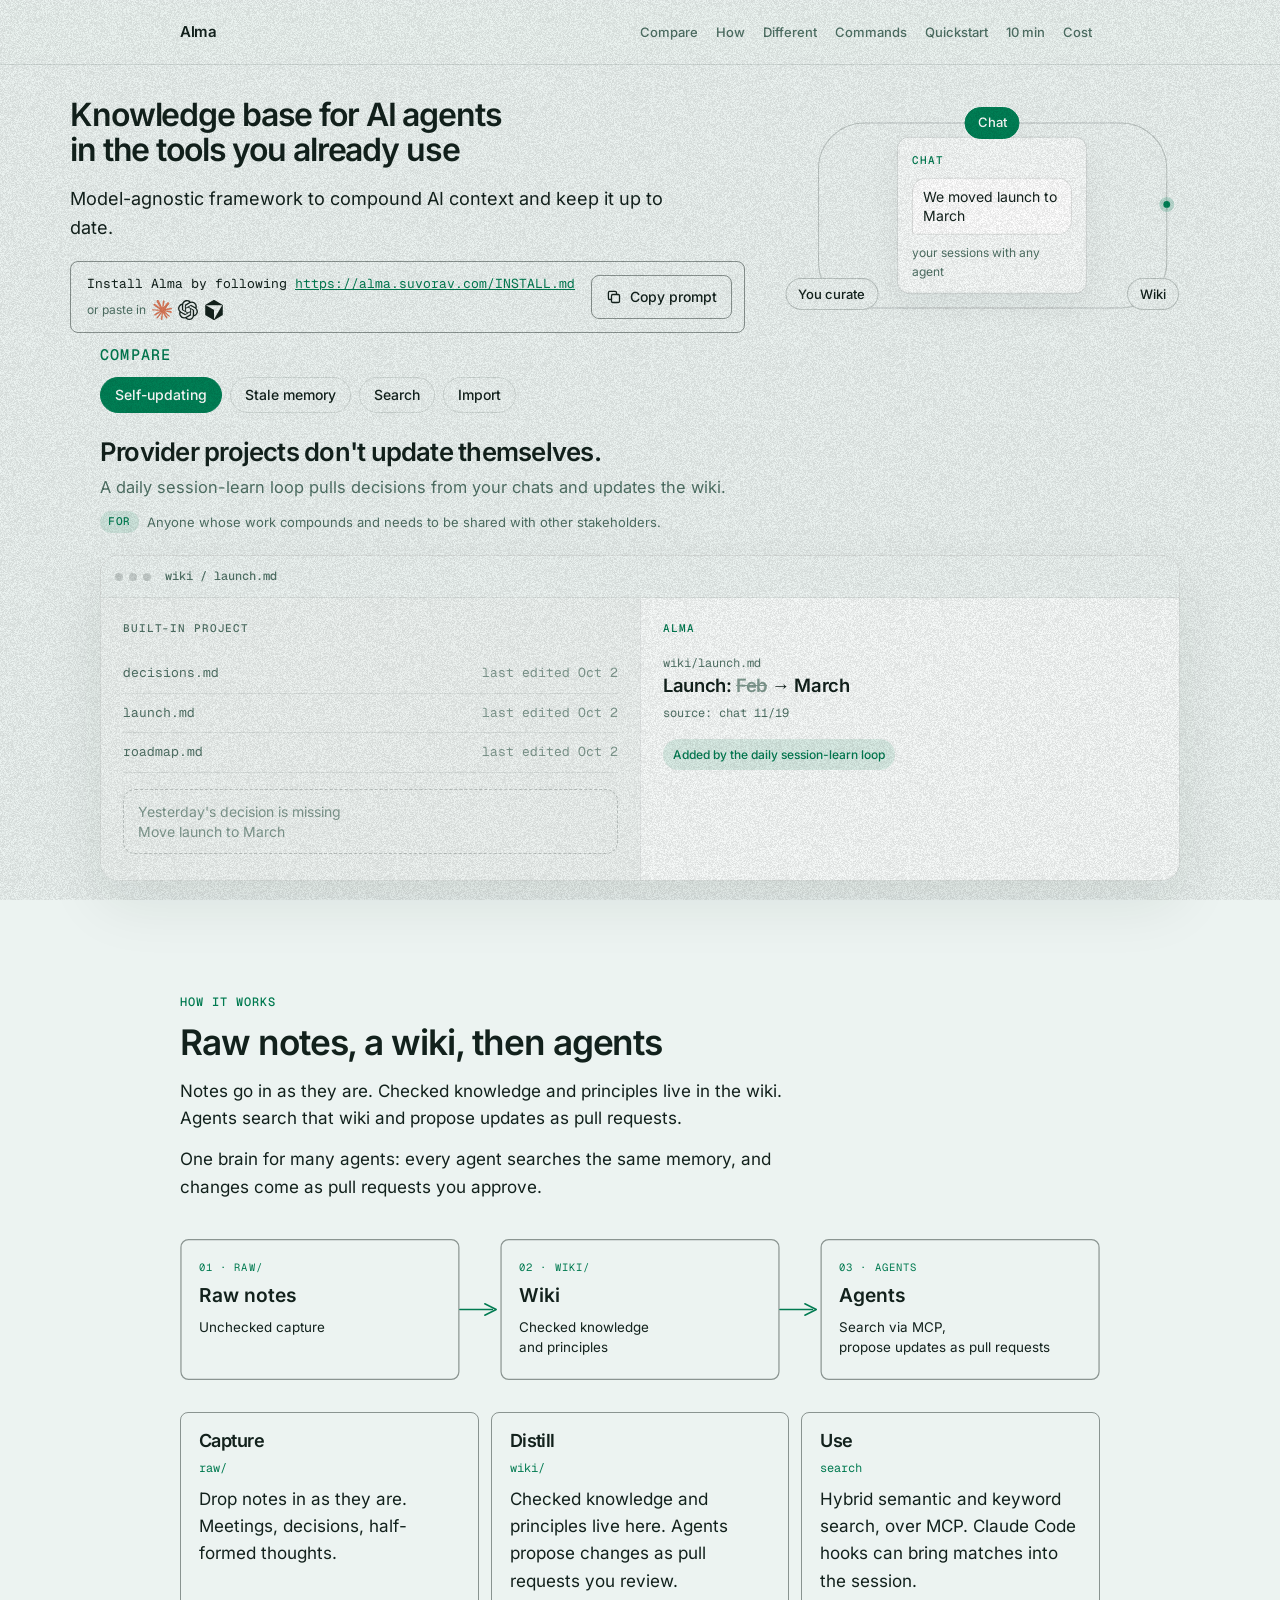
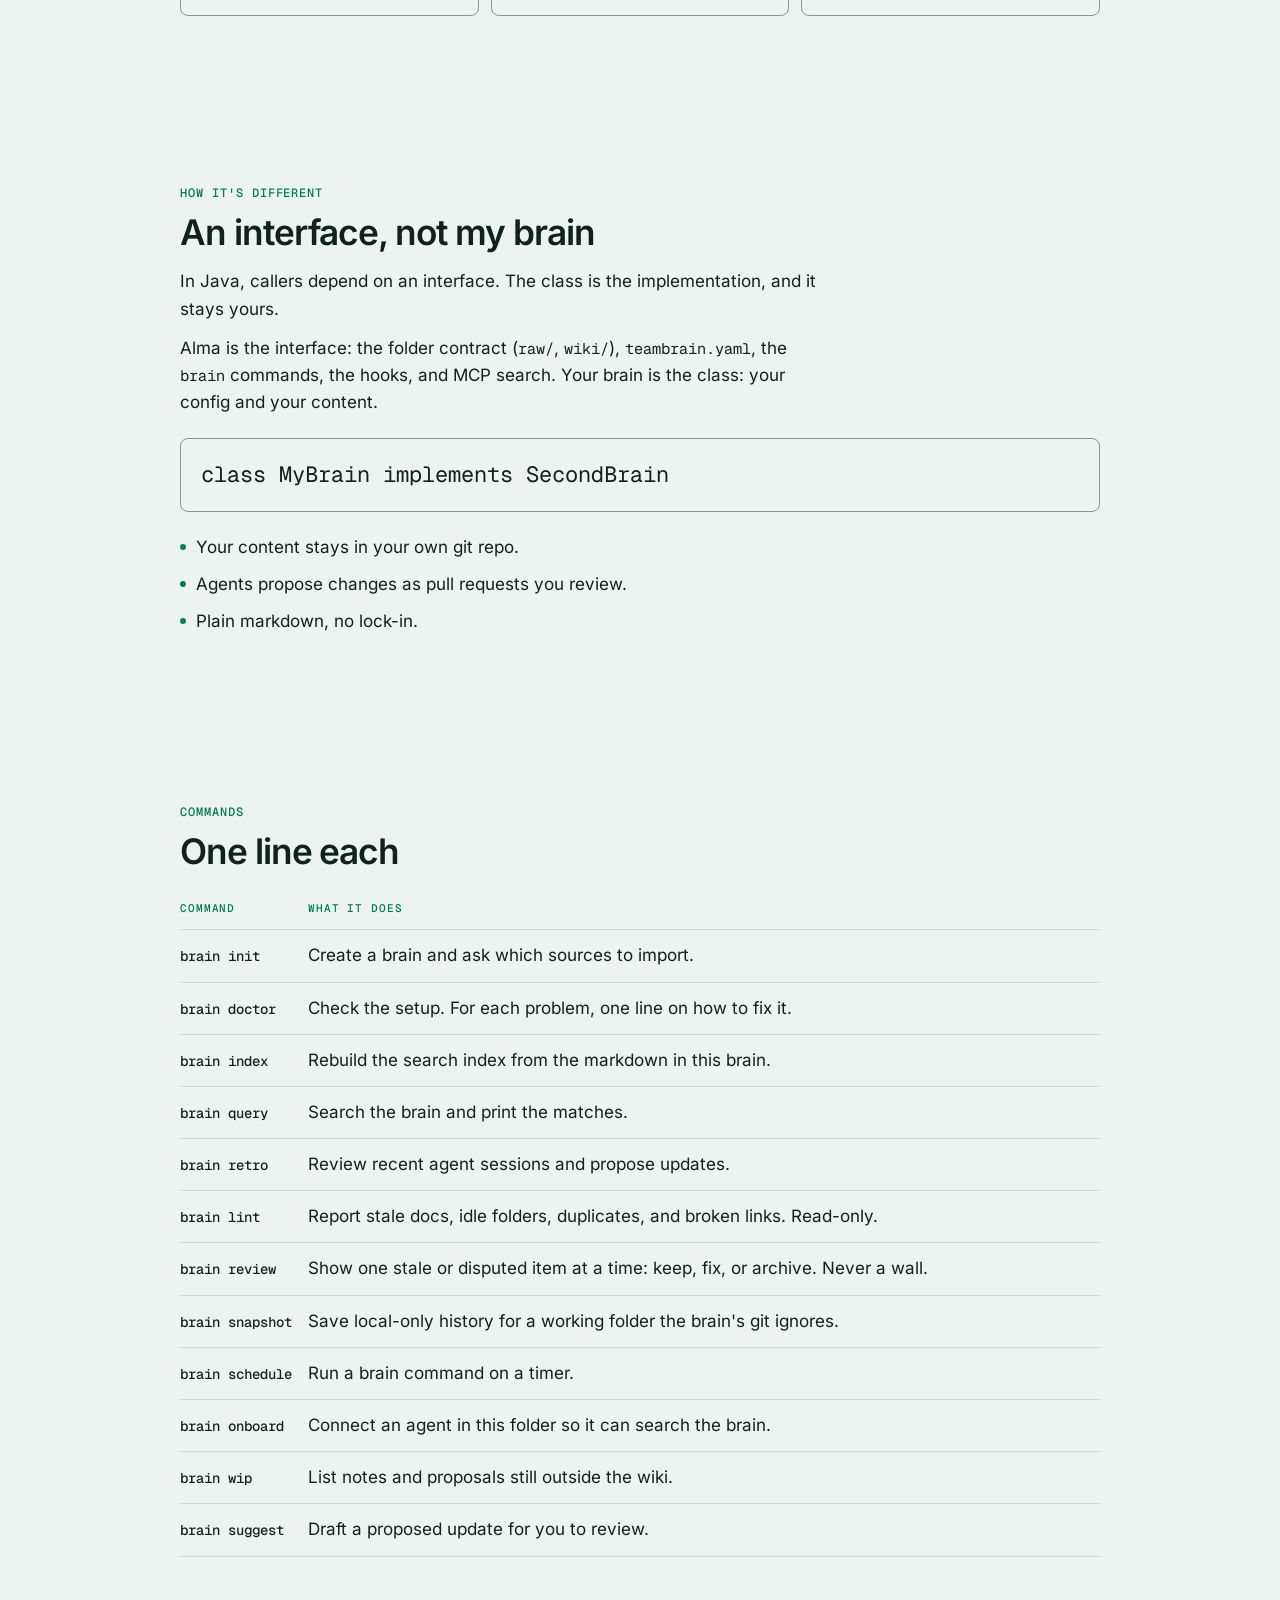
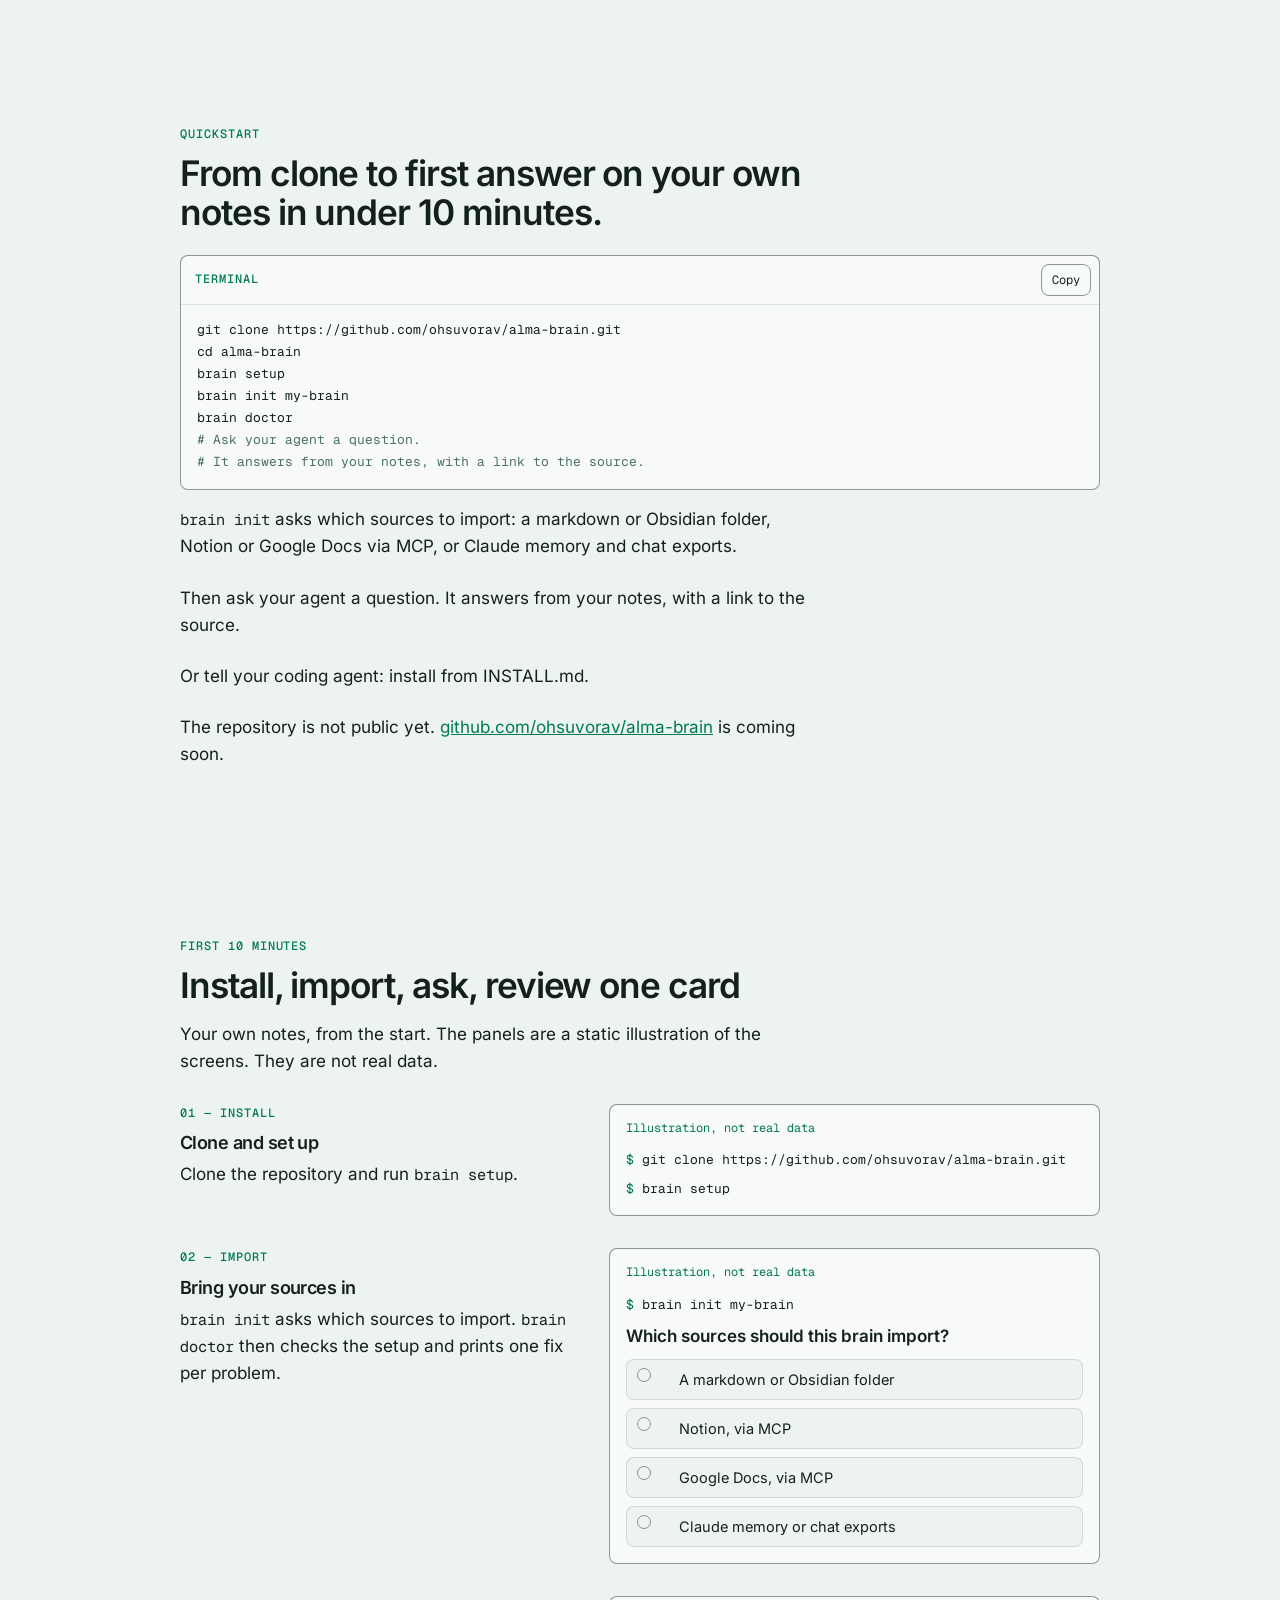
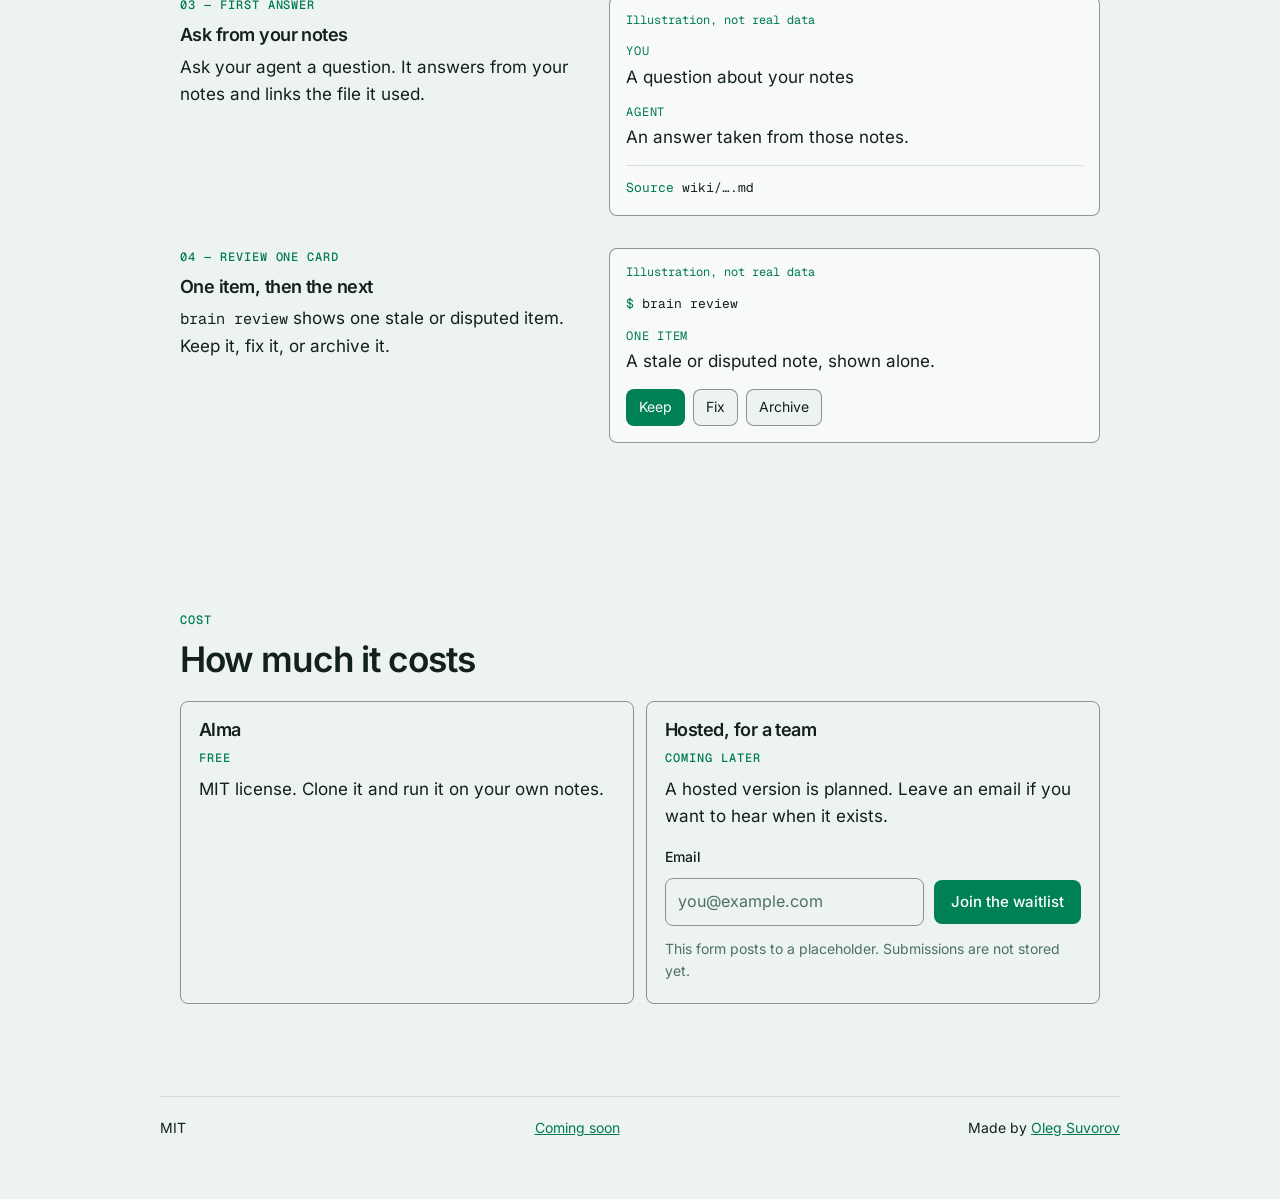
==== commit 26cf1c57: "Put the Alma loop back on the right of the hero Desktop is two columns: headline and copy prompt on " ====
--- a/alma-site/index.html
+++ b/alma-site/index.html
@@ -41,7 +41,8 @@
 
   <main id="content">
     <section class="hero">
-      <div class="wrap">
+      <div class="wrap hero-grid">
+        <div class="hero-copy">
         <h1>Knowledge base for AI agents in the tools you already use</h1>
         <p class="lede">Model-agnostic framework to compound AI context and keep it up to date.</p>
         <div class="prompt-box">
@@ -68,146 +69,8 @@
           </button>
         </div>
         <p id="install-copy-status" class="visually-hidden" role="status" aria-live="polite"></p>
-      </div>
-    </section>
-
-    <section class="compare" id="compare">
-      <div class="compare-wide">
-        <h2>Compare</h2>
-        <div class="cmp-tabs" role="tablist" aria-label="Compare">
-          <button type="button" class="cmp-tab is-on" id="cmp-tab-0" role="tab" aria-selected="true" aria-controls="cmp-panel-0" tabindex="0">Self-updating</button>
-          <button type="button" class="cmp-tab" id="cmp-tab-1" role="tab" aria-selected="false" aria-controls="cmp-panel-1" tabindex="-1">Stale memory</button>
-          <button type="button" class="cmp-tab" id="cmp-tab-2" role="tab" aria-selected="false" aria-controls="cmp-panel-2" tabindex="-1">Search</button>
-          <button type="button" class="cmp-tab" id="cmp-tab-3" role="tab" aria-selected="false" aria-controls="cmp-panel-3" tabindex="-1">Import</button>
-        </div>
-        <p id="cmp-status" class="visually-hidden" role="status" aria-live="polite"></p>
-
-        <div class="cmp-panel is-on" id="cmp-panel-0" role="tabpanel" aria-labelledby="cmp-tab-0">
-          <div class="cmp-copy">
-            <h3>Provider projects don't update themselves.</h3>
-            <p>A daily session-learn loop pulls decisions from your chats and updates the wiki.</p>
-            <p class="cmp-for"><span>For</span> Anyone whose work compounds and needs to be shared with other stakeholders.</p>
-          </div>
-          <div class="appwin">
-            <div class="appwin-bar" aria-hidden="true"><span></span><span></span><span></span><b>wiki / launch.md</b></div>
-            <div class="split">
-              <div class="pane pane-old">
-                <p class="pane-kicker">Built-in project</p>
-                <ul class="file-list">
-                  <li><span>decisions.md</span><em>last edited Oct 2</em></li>
-                  <li><span>launch.md</span><em>last edited Oct 2</em></li>
-                  <li><span>roadmap.md</span><em>last edited Oct 2</em></li>
-                </ul>
-                <p class="missing">Yesterday's decision is missing<br>Move launch to March</p>
-              </div>
-              <div class="pane pane-alma">
-                <p class="pane-kicker">Alma</p>
-                <p class="diff-file">wiki/launch.md</p>
-                <p class="diff-line">Launch: <s>Feb</s> → March</p>
-                <p class="diff-src">source: chat 11/19</p>
-                <p class="diff-note">Added by the daily session-learn loop</p>
-              </div>
-            </div>
-          </div>
-        </div>
-
-        <div class="cmp-panel" id="cmp-panel-1" role="tabpanel" aria-labelledby="cmp-tab-1" hidden>
-          <div class="cmp-copy">
-            <h3>Built-in memory goes stale.</h3>
-            <p>Alma flags outdated facts and lets you keep, fix or archive them one card at a time.</p>
-            <p class="cmp-for"><span>For</span> Teams where priorities, numbers and decisions change every week.</p>
-          </div>
-          <div class="appwin">
-            <div class="appwin-bar" aria-hidden="true"><span></span><span></span><span></span><b>memory / pricing</b></div>
-            <div class="split">
-              <div class="pane pane-old">
-                <p class="pane-kicker">Built-in memory</p>
-                <p class="mem-fact">Pricing: $29/mo</p>
-                <p class="mem-quiet">Saved as current. No warning.</p>
-              </div>
-              <div class="pane pane-alma">
-                <p class="pane-kicker">Alma</p>
-                <article class="review-card">
-                  <p class="review-title">Pricing page is 40 days old</p>
-                  <p class="review-src">conflicts with chat 11/12</p>
-                  <div class="review-actions" aria-hidden="true"><span>Keep</span><span>Fix</span><span>Archive</span></div>
-                </article>
-              </div>
-            </div>
-          </div>
-        </div>
-
-        <div class="cmp-panel" id="cmp-panel-2" role="tabpanel" aria-labelledby="cmp-tab-2" hidden>
-          <div class="cmp-copy">
-            <h3>You keep re-explaining yourself.</h3>
-            <p>Semantic search with sources pulls the right context from previous interactions.</p>
-            <p class="cmp-for"><span>For</span> Anyone who wants answers hyper-personalized instead of repeating context.</p>
-          </div>
-          <div class="appwin">
-            <div class="appwin-bar" aria-hidden="true"><span></span><span></span><span></span><b>search</b></div>
-            <div class="split">
-              <div class="pane pane-old">
-                <p class="pane-kicker">Built-in project</p>
-                <p class="search-q">how much do we charge</p>
-                <p class="missing">No results</p>
-              </div>
-              <div class="pane pane-alma">
-                <p class="pane-kicker">Alma</p>
-                <p class="search-q alma">how much do we charge</p>
-                <article class="hit">
-                  <p class="hit-title">pricing.md <span>›</span> Tiers <em>0.81</em></p>
-                  <p class="hit-path">raw/wiki/pricing.md</p>
-                </article>
-                <p class="search-q alma ru">сколько мы берём</p>
-                <p class="hit-also">Same hit, pricing.md › Tiers</p>
-              </div>
-            </div>
-          </div>
-        </div>
-
-        <div class="cmp-panel" id="cmp-panel-3" role="tabpanel" aria-labelledby="cmp-tab-3" hidden>
-          <div class="cmp-copy">
-            <h3>Your knowledge is scattered.</h3>
-            <p>Run <code>brain init</code> once on notes and Claude or ChatGPT memory; new chats are captured automatically.</p>
-            <p class="cmp-for"><span>For</span> Anyone with notes in Obsidian, markdown or a chatbot's memory.</p>
-          </div>
-          <div class="appwin">
-            <div class="appwin-bar" aria-hidden="true"><span></span><span></span><span></span><b>brain init</b></div>
-            <div class="split">
-              <div class="pane pane-old">
-                <p class="pane-kicker">Built-in memory</p>
-                <ul class="silos">
-                  <li>Obsidian</li>
-                  <li>Notes</li>
-                  <li>Claude memory</li>
-                  <li>ChatGPT memory</li>
-                </ul>
-              </div>
-              <div class="pane pane-alma">
-                <p class="pane-kicker">Alma</p>
-                <ul class="tree">
-                  <li>raw/</li>
-                  <li class="nest">imports/</li>
-                  <li class="nest deep">obsidian/</li>
-                  <li class="nest deep">notes/</li>
-                  <li class="nest deep">claude/</li>
-                  <li class="nest deep">chatgpt/</li>
-                </ul>
-                <p class="scope">42 files, 3 sources</p>
-              </div>
-            </div>
-          </div>
-        </div>
-      </div>
-    </section>
-
-    <section class="section" id="how">
-      <div class="wrap">
-        <p class="label">How it works</p>
-        <h2>Raw notes, a wiki, then agents</h2>
-        <p class="lede">Notes go in as they are. Checked knowledge and principles live in the wiki. Agents search that wiki and propose updates as pull requests.</p>
-        <p class="setup-line">One brain for many agents: every agent searches the same memory, and changes come as pull requests you approve.</p>
-
+        </div>
+        <div class="loop-fit">
         <figure class="loop" id="loop">
           <figcaption class="visually-hidden" id="loop-title">Chat, then the wiki, then you curate</figcaption>
           <div class="loop-core">
@@ -247,6 +110,146 @@
           </div>
           <p id="loop-status" class="visually-hidden" role="status" aria-live="polite"></p>
         </figure>
+        </div>
+      </div>
+    </section>
+
+    <section class="compare" id="compare">
+      <div class="compare-wide">
+        <h2>Compare</h2>
+        <div class="cmp-tabs" role="tablist" aria-label="Compare">
+          <button type="button" class="cmp-tab is-on" id="cmp-tab-0" role="tab" aria-selected="true" aria-controls="cmp-panel-0" tabindex="0">Self-updating</button>
+          <button type="button" class="cmp-tab" id="cmp-tab-1" role="tab" aria-selected="false" aria-controls="cmp-panel-1" tabindex="-1">Stale memory</button>
+          <button type="button" class="cmp-tab" id="cmp-tab-2" role="tab" aria-selected="false" aria-controls="cmp-panel-2" tabindex="-1">Search</button>
+          <button type="button" class="cmp-tab" id="cmp-tab-3" role="tab" aria-selected="false" aria-controls="cmp-panel-3" tabindex="-1">Import</button>
+        </div>
+        <p id="cmp-status" class="visually-hidden" role="status" aria-live="polite"></p>
+
+        <div class="cmp-panel is-on" id="cmp-panel-0" role="tabpanel" aria-labelledby="cmp-tab-0">
+          <div class="cmp-copy">
+            <h3>Provider projects don't update themselves.</h3>
+            <p>A daily session-learn loop pulls decisions from your chats and updates the wiki.</p>
+            <p class="cmp-for"><span>For</span> Anyone whose work compounds and needs to be shared with other stakeholders.</p>
+          </div>
+          <div class="appwin">
+            <div class="appwin-bar" aria-hidden="true"><span></span><span></span><span></span><b>wiki / launch.md</b></div>
+            <div class="split">
+              <div class="pane pane-old">
+                <p class="pane-kicker">Built-in project</p>
+                <ul class="file-list">
+                  <li><span>decisions.md</span><em>last edited Oct 2</em></li>
+                  <li><span>launch.md</span><em>last edited Oct 2</em></li>
+                  <li><span>roadmap.md</span><em>last edited Oct 2</em></li>
+                </ul>
+                <p class="missing">Yesterday's decision is missing<br>Move launch to March</p>
+              </div>
+              <div class="pane pane-alma">
+                <p class="pane-kicker">Alma</p>
+                <p class="diff-file">wiki/launch.md</p>
+                <p class="diff-line">Launch: <s>Feb</s> → March</p>
+                <p class="diff-src">source: chat 11/19</p>
+                <p class="diff-note">Added by the daily session-learn loop</p>
+              </div>
+            </div>
+          </div>
+        </div>
+
+        <div class="cmp-panel" id="cmp-panel-1" role="tabpanel" aria-labelledby="cmp-tab-1" hidden>
+          <div class="cmp-copy">
+            <h3>Built-in memory goes stale.</h3>
+            <p>Alma flags outdated facts and lets you keep, fix or archive them one card at a time.</p>
+            <p class="cmp-for"><span>For</span> Teams where priorities, numbers and decisions change every week.</p>
+          </div>
+          <div class="appwin">
+            <div class="appwin-bar" aria-hidden="true"><span></span><span></span><span></span><b>memory / pricing</b></div>
+            <div class="split">
+              <div class="pane pane-old">
+                <p class="pane-kicker">Built-in memory</p>
+                <p class="mem-fact">Pricing: $29/mo</p>
+                <p class="mem-quiet">Saved as current. No warning.</p>
+              </div>
+              <div class="pane pane-alma">
+                <p class="pane-kicker">Alma</p>
+                <article class="review-card">
+                  <p class="review-title">Pricing page is 40 days old</p>
+                  <p class="review-src">conflicts with chat 11/12</p>
+                  <div class="review-actions" aria-hidden="true"><span>Keep</span><span>Fix</span><span>Archive</span></div>
+                </article>
+              </div>
+            </div>
+          </div>
+        </div>
+
+        <div class="cmp-panel" id="cmp-panel-2" role="tabpanel" aria-labelledby="cmp-tab-2" hidden>
+          <div class="cmp-copy">
+            <h3>You keep re-explaining yourself.</h3>
+            <p>Semantic search with sources pulls the right context from previous interactions.</p>
+            <p class="cmp-for"><span>For</span> Anyone who wants answers hyper-personalized instead of repeating context.</p>
+          </div>
+          <div class="appwin">
+            <div class="appwin-bar" aria-hidden="true"><span></span><span></span><span></span><b>search</b></div>
+            <div class="split">
+              <div class="pane pane-old">
+                <p class="pane-kicker">Built-in project</p>
+                <p class="search-q">how much do we charge</p>
+                <p class="missing">No results</p>
+              </div>
+              <div class="pane pane-alma">
+                <p class="pane-kicker">Alma</p>
+                <p class="search-q alma">how much do we charge</p>
+                <article class="hit">
+                  <p class="hit-title">pricing.md <span>›</span> Tiers <em>0.81</em></p>
+                  <p class="hit-path">raw/wiki/pricing.md</p>
+                </article>
+                <p class="search-q alma ru">сколько мы берём</p>
+                <p class="hit-also">Same hit, pricing.md › Tiers</p>
+              </div>
+            </div>
+          </div>
+        </div>
+
+        <div class="cmp-panel" id="cmp-panel-3" role="tabpanel" aria-labelledby="cmp-tab-3" hidden>
+          <div class="cmp-copy">
+            <h3>Your knowledge is scattered.</h3>
+            <p>Run <code>brain init</code> once on notes and Claude or ChatGPT memory; new chats are captured automatically.</p>
+            <p class="cmp-for"><span>For</span> Anyone with notes in Obsidian, markdown or a chatbot's memory.</p>
+          </div>
+          <div class="appwin">
+            <div class="appwin-bar" aria-hidden="true"><span></span><span></span><span></span><b>brain init</b></div>
+            <div class="split">
+              <div class="pane pane-old">
+                <p class="pane-kicker">Built-in memory</p>
+                <ul class="silos">
+                  <li>Obsidian</li>
+                  <li>Notes</li>
+                  <li>Claude memory</li>
+                  <li>ChatGPT memory</li>
+                </ul>
+              </div>
+              <div class="pane pane-alma">
+                <p class="pane-kicker">Alma</p>
+                <ul class="tree">
+                  <li>raw/</li>
+                  <li class="nest">imports/</li>
+                  <li class="nest deep">obsidian/</li>
+                  <li class="nest deep">notes/</li>
+                  <li class="nest deep">claude/</li>
+                  <li class="nest deep">chatgpt/</li>
+                </ul>
+                <p class="scope">42 files, 3 sources</p>
+              </div>
+            </div>
+          </div>
+        </div>
+      </div>
+    </section>
+
+    <section class="section" id="how">
+      <div class="wrap">
+        <p class="label">How it works</p>
+        <h2>Raw notes, a wiki, then agents</h2>
+        <p class="lede">Notes go in as they are. Checked knowledge and principles live in the wiki. Agents search that wiki and propose updates as pull requests.</p>
+        <p class="setup-line">One brain for many agents: every agent searches the same memory, and changes come as pull requests you approve.</p>
 
         <figure class="flow" aria-hidden="true">
           <svg class="flow-narrow" viewBox="0 0 360 464">
--- a/alma-site/alma.css
+++ b/alma-site/alma.css
@@ -248,6 +248,8 @@
 
 .hero .lede { font-size: 1.125rem; }
 
+.loop-fit { min-width: 0; }
+
 .prompt-box {
   display: flex;
   flex-wrap: wrap;
@@ -1020,6 +1022,58 @@
   .anchors { display: flex; margin-left: auto; }
 }
 
+@media (min-width: 1100px) {
+  .hero { padding: 28px 0 0; }
+  .hero .wrap { width: min(1180px, calc(100% - 48px)); }
+  .hero-grid {
+    display: grid;
+    grid-template-columns: minmax(0, 1.22fr) minmax(300px, 0.78fr);
+    column-gap: 24px;
+    align-items: center;
+  }
+  .hero h1 {
+    font-size: clamp(2rem, 2.45vw, 2.6rem);
+    max-width: 14em;
+  }
+  .hero .prompt-box { margin-top: 18px; }
+  .hero .loop { margin: 0; max-width: none; width: 100%; position: static; transform: none; }
+  .hero .loop-faces { width: min(190px, 56%); }
+}
+
+@media (max-width: 1099px) {
+  .loop-fit {
+    width: min(340px, 100%);
+    aspect-ratio: 640 / 360;
+    margin: 20px auto 0;
+    position: relative;
+    container-type: inline-size;
+  }
+  .loop-fit .loop {
+    position: absolute;
+    top: 0;
+    left: 50%;
+    width: 460px;
+    max-width: none;
+    margin: 0;
+    transform: translateX(-50%) scale(calc(100cqw / 460px));
+    transform-origin: top center;
+  }
+}
+
+@media (max-width: 1099px) and (prefers-reduced-motion: reduce) {
+  .loop-fit {
+    height: auto;
+    aspect-ratio: auto;
+  }
+  .loop-fit .loop {
+    position: static;
+    left: auto;
+    top: auto;
+    width: 100%;
+    transform: none;
+  }
+}
+
 /* Loop. Always the light palette, even when the page is in dark mode. */
 .loop {
   margin: 40px auto 4px;
@@ -1166,13 +1220,6 @@
   background: #008055;
   border-color: #008055;
   color: #ffffff;
-}
-
-@media (max-width: 700px) {
-  .loop { margin-top: 28px; }
-  .loop-core { aspect-ratio: 340 / 520; }
-  .loop-faces { width: min(240px, 68%); }
-  .loop-pill { font-size: 12px; padding: 7px 10px; }
 }
 
 @media (prefers-reduced-motion: reduce) {
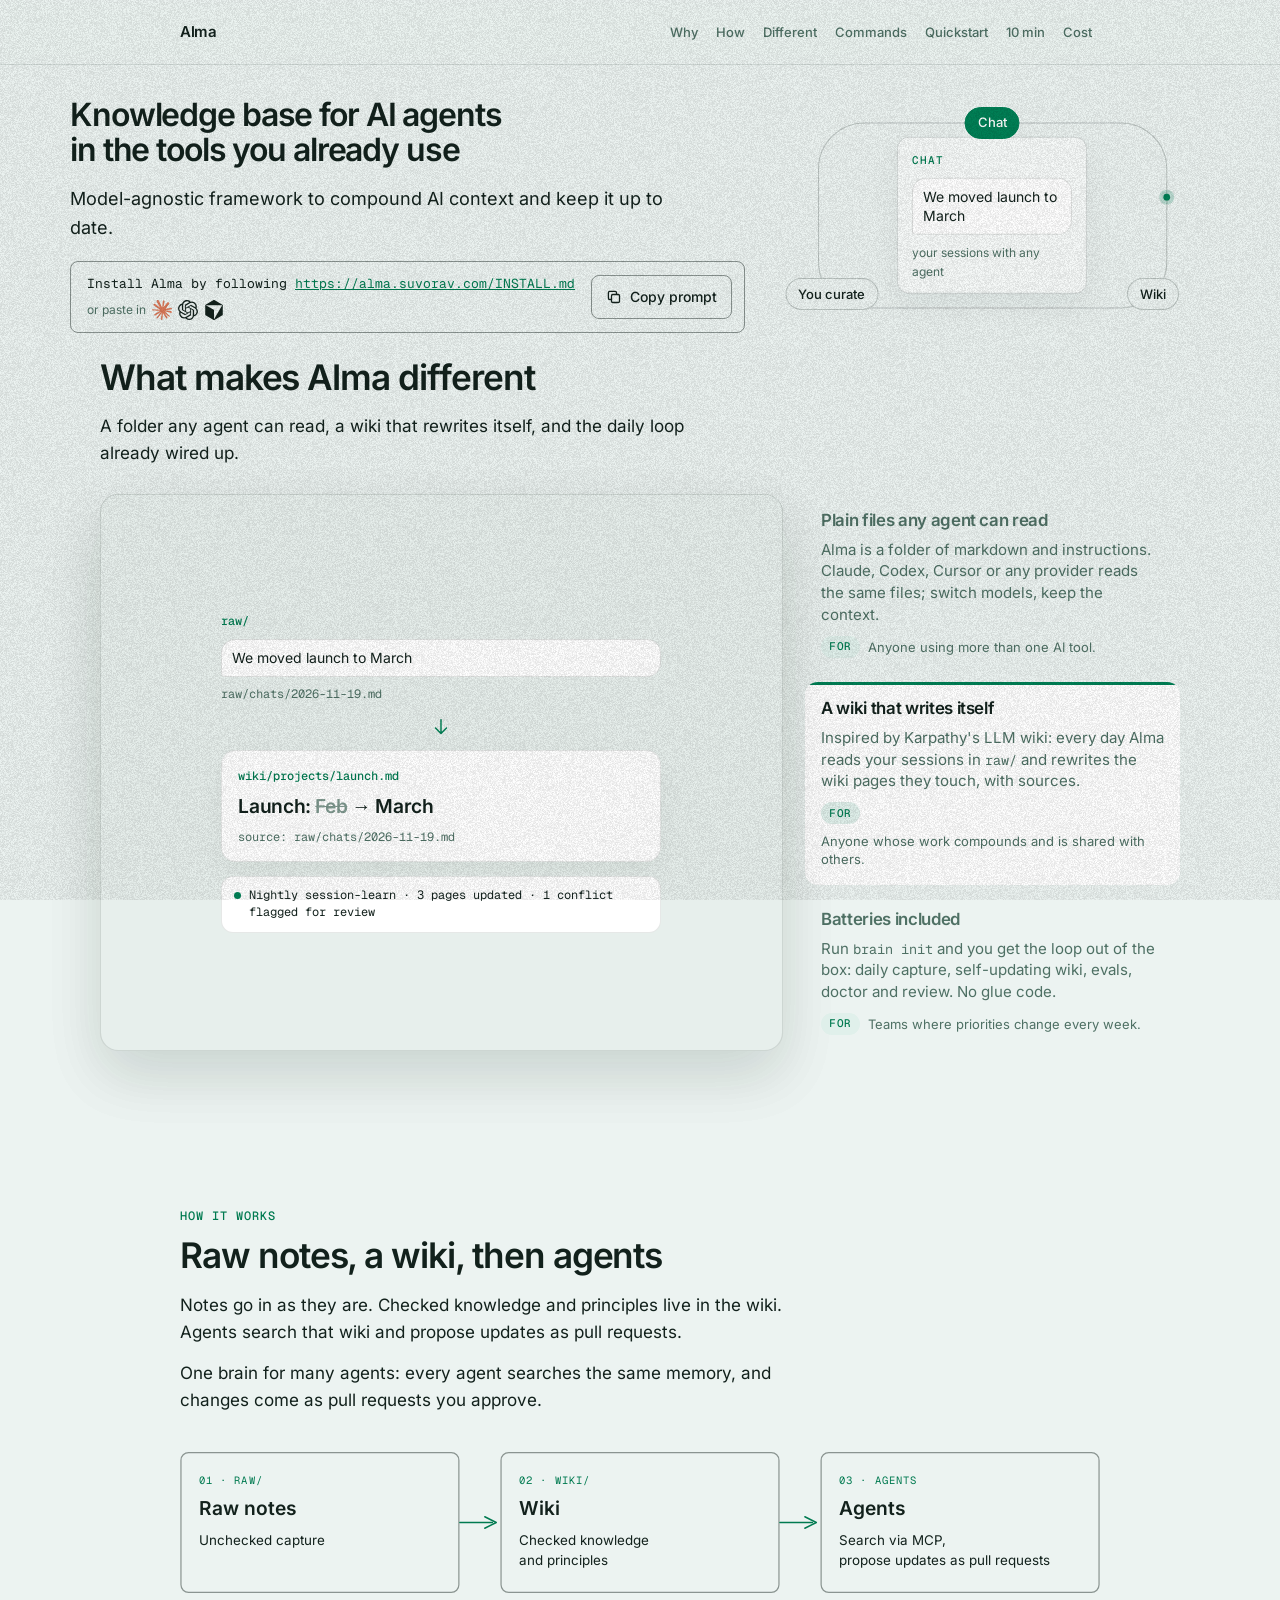
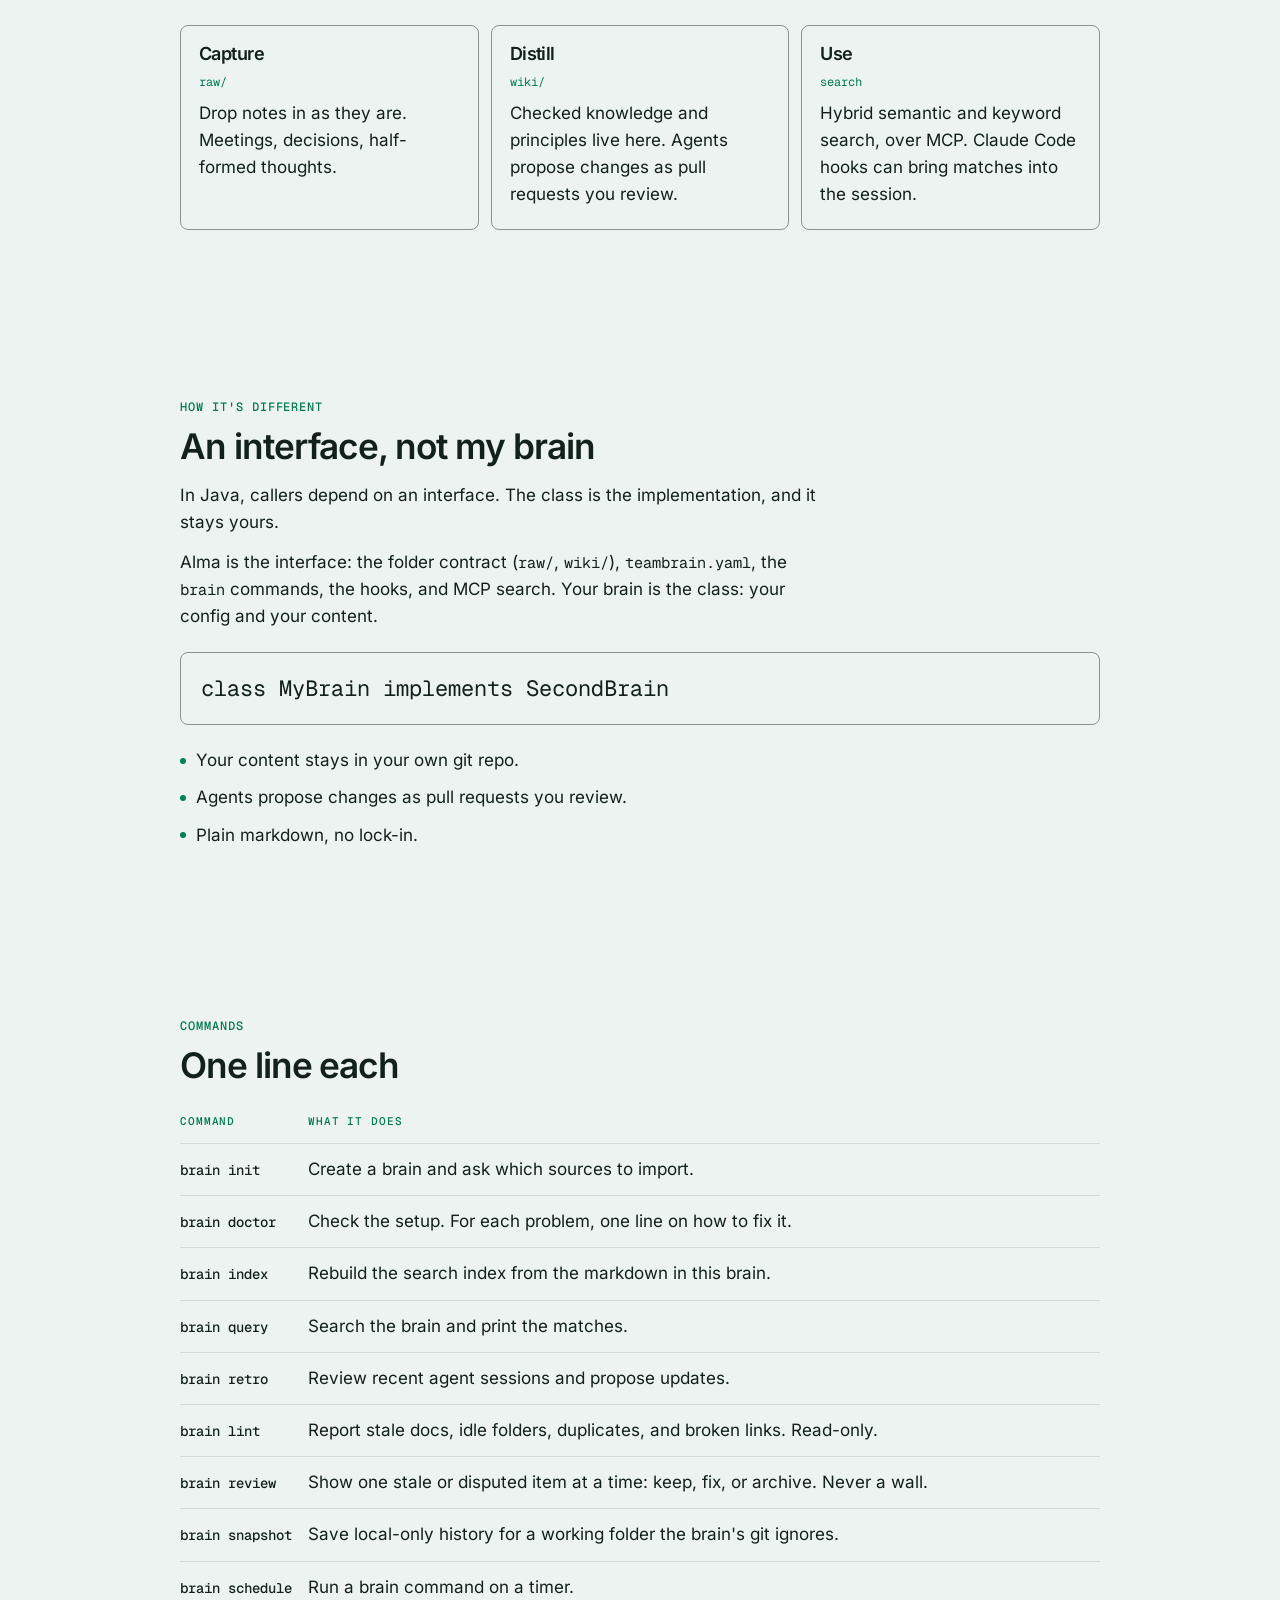
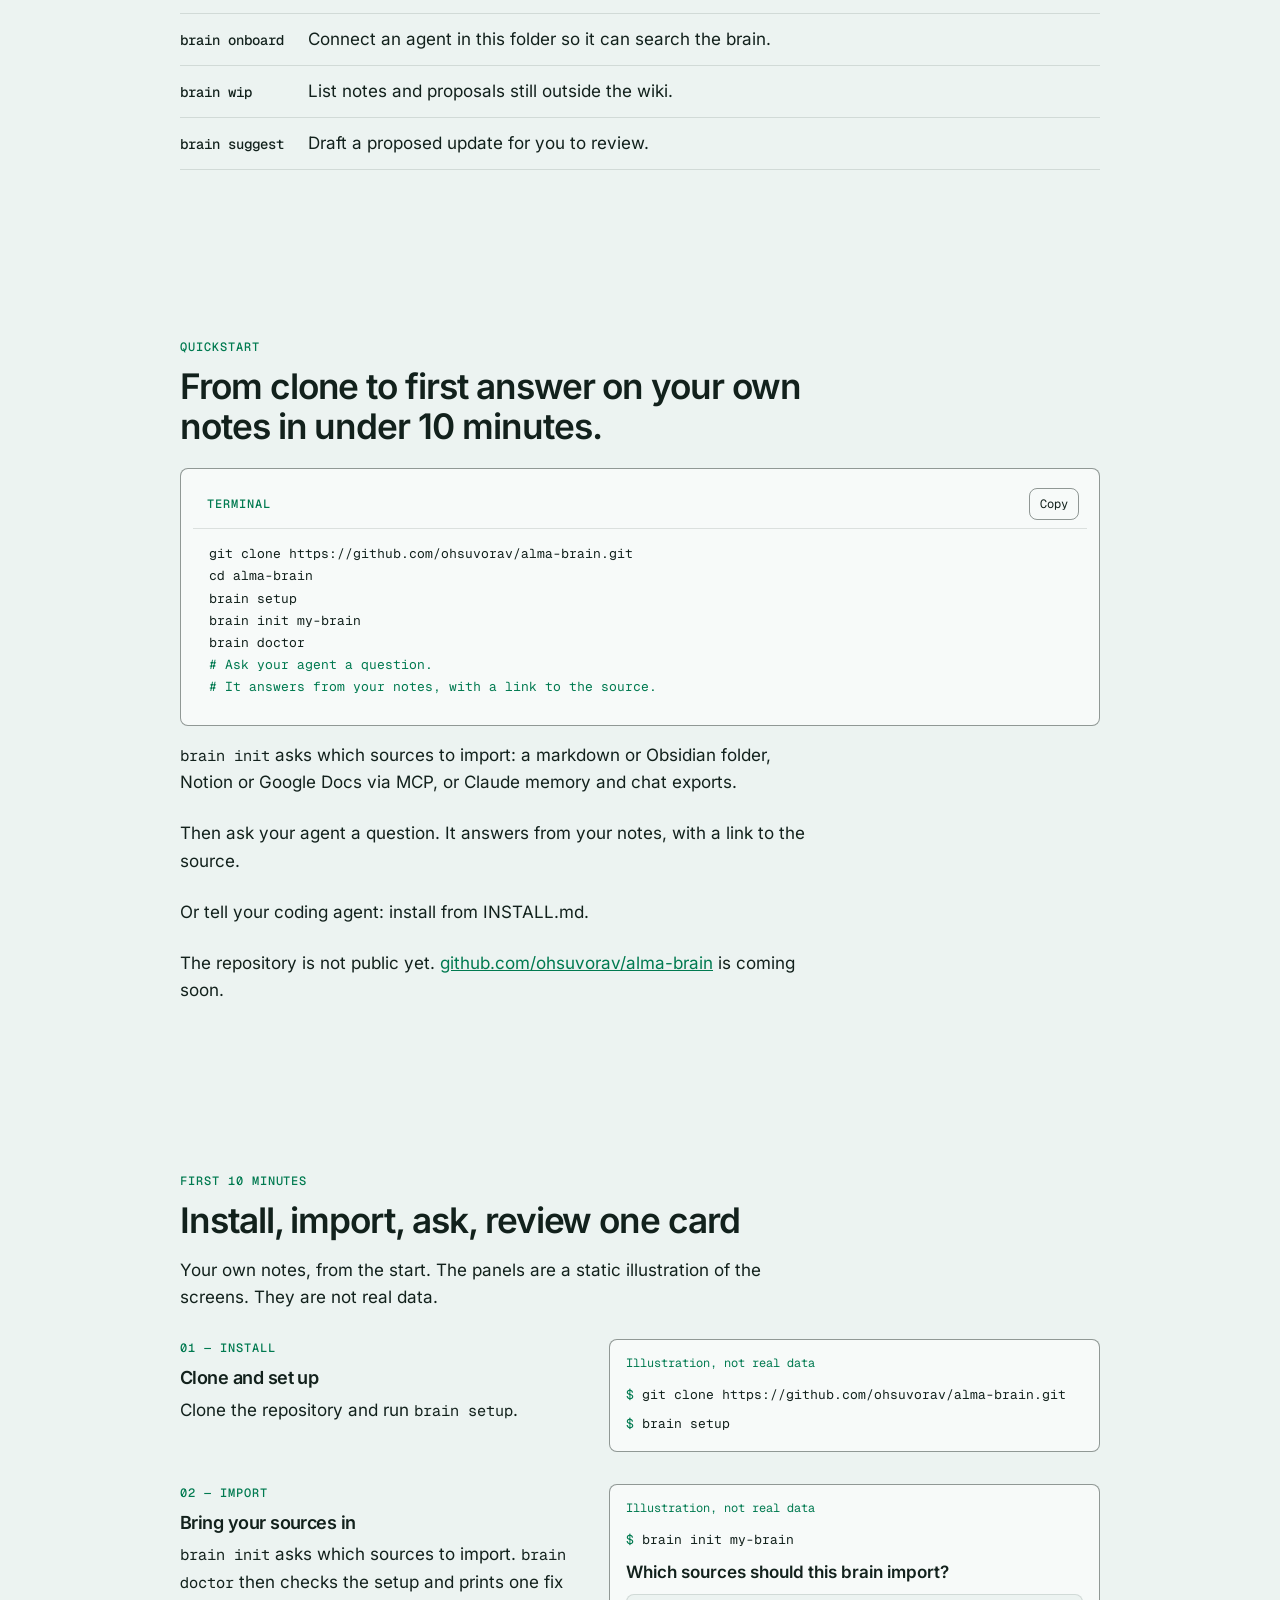
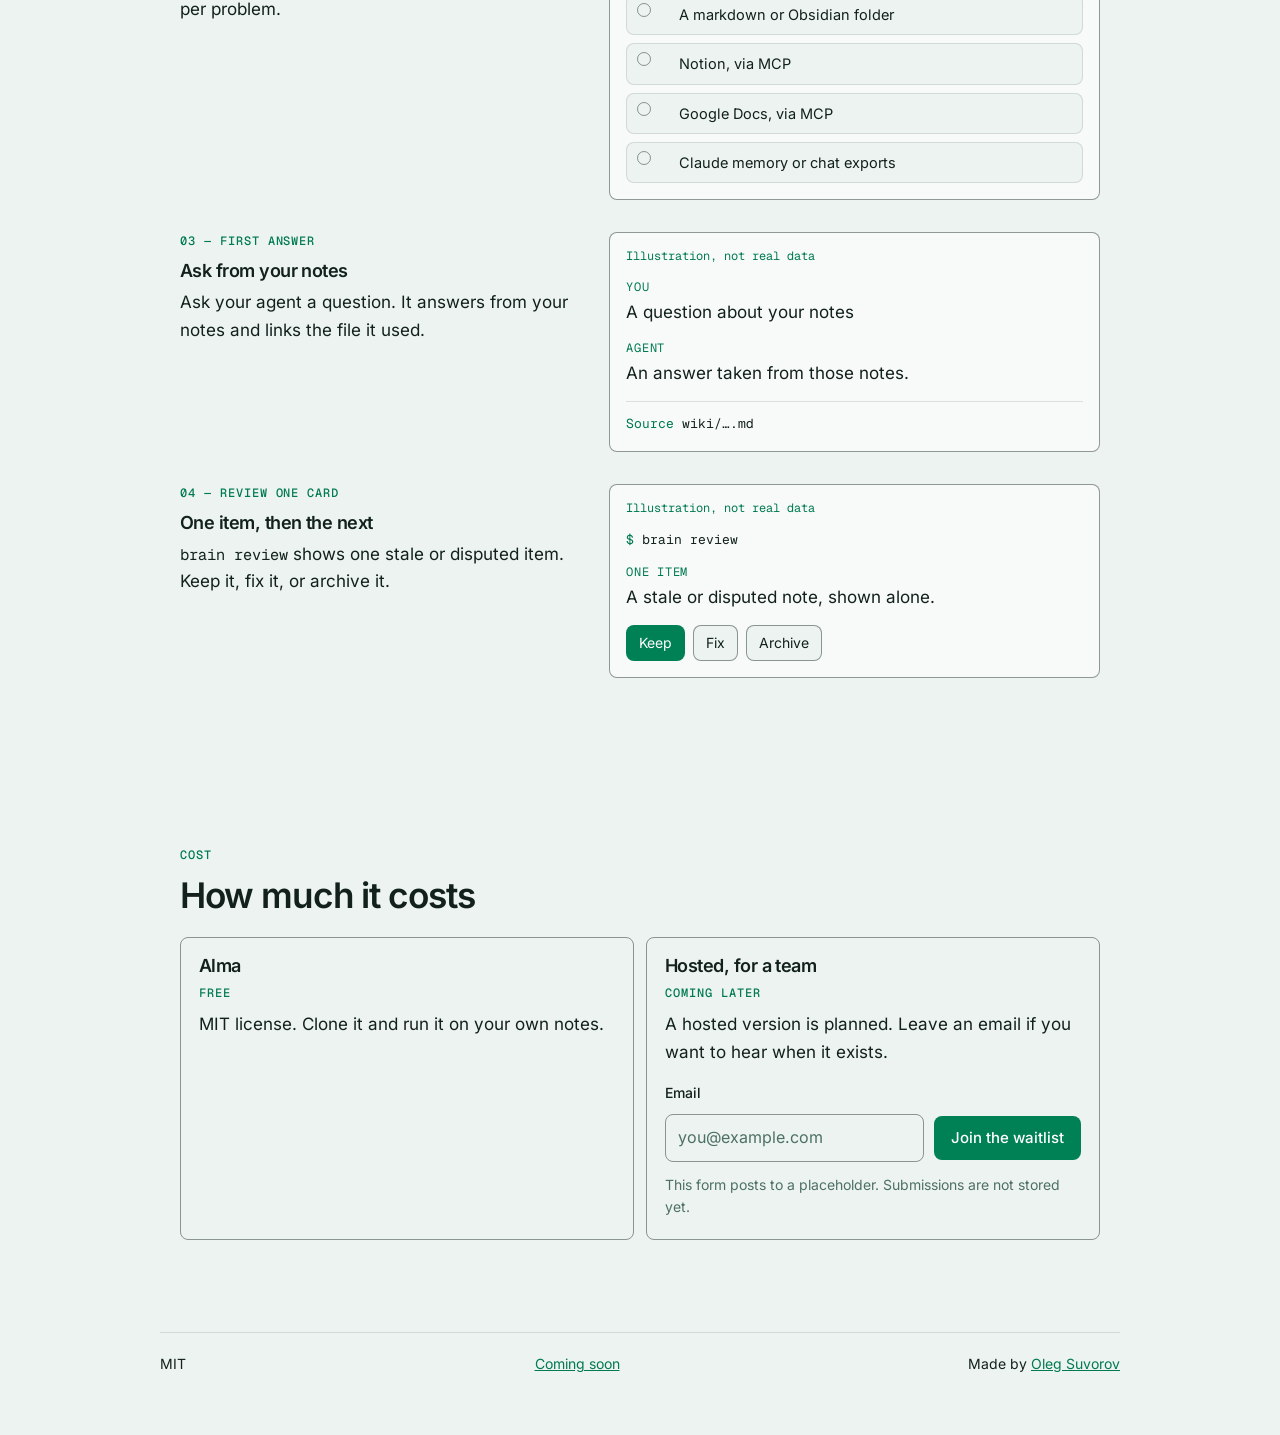
==== commit e3a9284a: "Replace Compare with a feature selector The section under the hero is now one Fin-style selector: a " ====
--- a/alma-site/index.html
+++ b/alma-site/index.html
@@ -28,7 +28,7 @@
     <div class="wrap header-inner">
       <a class="brand" href="/">Alma</a>
       <nav class="anchors" aria-label="On this page">
-        <a href="#compare">Compare</a>
+        <a href="#why">Why</a>
         <a href="#how">How</a>
         <a href="#different">Different</a>
         <a href="#commands">Commands</a>
@@ -114,133 +114,100 @@
       </div>
     </section>
 
-    <section class="compare" id="compare">
-      <div class="compare-wide">
-        <h2>Compare</h2>
-        <div class="cmp-tabs" role="tablist" aria-label="Compare">
-          <button type="button" class="cmp-tab is-on" id="cmp-tab-0" role="tab" aria-selected="true" aria-controls="cmp-panel-0" tabindex="0">Self-updating</button>
-          <button type="button" class="cmp-tab" id="cmp-tab-1" role="tab" aria-selected="false" aria-controls="cmp-panel-1" tabindex="-1">Stale memory</button>
-          <button type="button" class="cmp-tab" id="cmp-tab-2" role="tab" aria-selected="false" aria-controls="cmp-panel-2" tabindex="-1">Search</button>
-          <button type="button" class="cmp-tab" id="cmp-tab-3" role="tab" aria-selected="false" aria-controls="cmp-panel-3" tabindex="-1">Import</button>
-        </div>
-        <p id="cmp-status" class="visually-hidden" role="status" aria-live="polite"></p>
-
-        <div class="cmp-panel is-on" id="cmp-panel-0" role="tabpanel" aria-labelledby="cmp-tab-0">
-          <div class="cmp-copy">
-            <h3>Provider projects don't update themselves.</h3>
-            <p>A daily session-learn loop pulls decisions from your chats and updates the wiki.</p>
-            <p class="cmp-for"><span>For</span> Anyone whose work compounds and needs to be shared with other stakeholders.</p>
-          </div>
-          <div class="appwin">
-            <div class="appwin-bar" aria-hidden="true"><span></span><span></span><span></span><b>wiki / launch.md</b></div>
-            <div class="split">
-              <div class="pane pane-old">
-                <p class="pane-kicker">Built-in project</p>
-                <ul class="file-list">
-                  <li><span>decisions.md</span><em>last edited Oct 2</em></li>
-                  <li><span>launch.md</span><em>last edited Oct 2</em></li>
-                  <li><span>roadmap.md</span><em>last edited Oct 2</em></li>
-                </ul>
-                <p class="missing">Yesterday's decision is missing<br>Move launch to March</p>
-              </div>
-              <div class="pane pane-alma">
-                <p class="pane-kicker">Alma</p>
-                <p class="diff-file">wiki/launch.md</p>
-                <p class="diff-line">Launch: <s>Feb</s> → March</p>
-                <p class="diff-src">source: chat 11/19</p>
-                <p class="diff-note">Added by the daily session-learn loop</p>
-              </div>
-            </div>
-          </div>
-        </div>
-
-        <div class="cmp-panel" id="cmp-panel-1" role="tabpanel" aria-labelledby="cmp-tab-1" hidden>
-          <div class="cmp-copy">
-            <h3>Built-in memory goes stale.</h3>
-            <p>Alma flags outdated facts and lets you keep, fix or archive them one card at a time.</p>
-            <p class="cmp-for"><span>For</span> Teams where priorities, numbers and decisions change every week.</p>
-          </div>
-          <div class="appwin">
-            <div class="appwin-bar" aria-hidden="true"><span></span><span></span><span></span><b>memory / pricing</b></div>
-            <div class="split">
-              <div class="pane pane-old">
-                <p class="pane-kicker">Built-in memory</p>
-                <p class="mem-fact">Pricing: $29/mo</p>
-                <p class="mem-quiet">Saved as current. No warning.</p>
-              </div>
-              <div class="pane pane-alma">
-                <p class="pane-kicker">Alma</p>
-                <article class="review-card">
-                  <p class="review-title">Pricing page is 40 days old</p>
-                  <p class="review-src">conflicts with chat 11/12</p>
-                  <div class="review-actions" aria-hidden="true"><span>Keep</span><span>Fix</span><span>Archive</span></div>
-                </article>
-              </div>
-            </div>
-          </div>
-        </div>
-
-        <div class="cmp-panel" id="cmp-panel-2" role="tabpanel" aria-labelledby="cmp-tab-2" hidden>
-          <div class="cmp-copy">
-            <h3>You keep re-explaining yourself.</h3>
-            <p>Semantic search with sources pulls the right context from previous interactions.</p>
-            <p class="cmp-for"><span>For</span> Anyone who wants answers hyper-personalized instead of repeating context.</p>
-          </div>
-          <div class="appwin">
-            <div class="appwin-bar" aria-hidden="true"><span></span><span></span><span></span><b>search</b></div>
-            <div class="split">
-              <div class="pane pane-old">
-                <p class="pane-kicker">Built-in project</p>
-                <p class="search-q">how much do we charge</p>
-                <p class="missing">No results</p>
-              </div>
-              <div class="pane pane-alma">
-                <p class="pane-kicker">Alma</p>
-                <p class="search-q alma">how much do we charge</p>
-                <article class="hit">
-                  <p class="hit-title">pricing.md <span>›</span> Tiers <em>0.81</em></p>
-                  <p class="hit-path">raw/wiki/pricing.md</p>
-                </article>
-                <p class="search-q alma ru">сколько мы берём</p>
-                <p class="hit-also">Same hit, pricing.md › Tiers</p>
-              </div>
-            </div>
-          </div>
-        </div>
-
-        <div class="cmp-panel" id="cmp-panel-3" role="tabpanel" aria-labelledby="cmp-tab-3" hidden>
-          <div class="cmp-copy">
-            <h3>Your knowledge is scattered.</h3>
-            <p>Run <code>brain init</code> once on notes and Claude or ChatGPT memory; new chats are captured automatically.</p>
-            <p class="cmp-for"><span>For</span> Anyone with notes in Obsidian, markdown or a chatbot's memory.</p>
-          </div>
-          <div class="appwin">
-            <div class="appwin-bar" aria-hidden="true"><span></span><span></span><span></span><b>brain init</b></div>
-            <div class="split">
-              <div class="pane pane-old">
-                <p class="pane-kicker">Built-in memory</p>
-                <ul class="silos">
-                  <li>Obsidian</li>
-                  <li>Notes</li>
-                  <li>Claude memory</li>
-                  <li>ChatGPT memory</li>
+    <section class="why" id="why">
+      <div class="why-wide">
+        <h2>What makes Alma different</h2>
+        <p class="lede">A folder any agent can read, a wiki that rewrites itself, and the daily loop already wired up.</p>
+        <div class="op" id="why-op" role="tablist" aria-orientation="vertical" aria-label="What makes Alma different">
+          <div class="op-item is-on">
+            <button type="button" class="op-tab" id="op-tab-0" role="tab" aria-selected="true" aria-controls="op-panel-0" tabindex="0">
+              <span class="op-bar" aria-hidden="true"></span>
+              <span class="op-title">Plain files any agent can read</span>
+              <span class="op-desc">Alma is a folder of markdown and instructions. Claude, Codex, Cursor or any provider reads the same files; switch models, keep the context.</span>
+              <span class="op-for"><span>For</span> Anyone using more than one AI tool.</span>
+            </button>
+            <div class="op-visual" id="op-panel-0" role="tabpanel" aria-labelledby="op-tab-0">
+              <div class="editor">
+                <div class="editor-bar" aria-hidden="true"><span></span><span></span><span></span><b>brain</b></div>
+                <ul class="vtree">
+                  <li class="label-row"><span class="entry">Explorer</span></li>
+                  <li><span class="entry"><i class="chev"></i><i class="fld"></i>.agents/</span></li>
+                  <li><span class="entry"><i class="chev"></i><i class="fld"></i>.claude/</span></li>
+                  <li><span class="entry"><i class="chev"></i><i class="fld"></i>.githooks/</span></li>
+                  <li><span class="entry"><i class="chev"></i><i class="fld"></i>agents/</span></li>
+                  <li><span class="entry"><i class="chev"></i><i class="fld"></i>docs/</span></li>
+                  <li>
+                    <span class="entry"><i class="chev"></i><i class="fld"></i>raw/</span>
+                    <span class="note"><span>everything you captured</span></span>
+                  </li>
+                  <li><span class="entry"><i class="chev"></i><i class="fld"></i>system/</span></li>
+                  <li>
+                    <span class="entry"><i class="chev"></i><i class="fld"></i>wiki/</span>
+                    <span class="note"><span>what agents read</span></span>
+                  </li>
+                  <li>
+                    <span class="entry"><i class="sp"></i><i class="doc"></i>AGENTS.md</span>
+                    <span class="note"><span>Codex &amp; Cursor</span></span>
+                  </li>
+                  <li>
+                    <span class="entry"><i class="sp"></i><i class="doc"></i>CLAUDE.md</span>
+                    <span class="note"><span>Claude</span></span>
+                  </li>
+                  <li>
+                    <span class="entry"><i class="sp"></i><i class="doc"></i>teambrain.yaml</span>
+                    <span class="note"><span>one config</span></span>
+                  </li>
+                  <li class="grow" aria-hidden="true"><span class="entry"></span></li>
                 </ul>
               </div>
-              <div class="pane pane-alma">
-                <p class="pane-kicker">Alma</p>
-                <ul class="tree">
-                  <li>raw/</li>
-                  <li class="nest">imports/</li>
-                  <li class="nest deep">obsidian/</li>
-                  <li class="nest deep">notes/</li>
-                  <li class="nest deep">claude/</li>
-                  <li class="nest deep">chatgpt/</li>
+            </div>
+          </div>
+
+          <div class="op-item">
+            <button type="button" class="op-tab" id="op-tab-1" role="tab" aria-selected="false" aria-controls="op-panel-1" tabindex="-1">
+              <span class="op-bar" aria-hidden="true"></span>
+              <span class="op-title">A wiki that writes itself</span>
+              <span class="op-desc">Inspired by Karpathy's LLM wiki: every day Alma reads your sessions in <code>raw/</code> and rewrites the wiki pages they touch, with sources.</span>
+              <span class="op-for"><span>For</span> Anyone whose work compounds and is shared with others.</span>
+            </button>
+            <div class="op-visual scene" id="op-panel-1" role="tabpanel" aria-labelledby="op-tab-1">
+              <div class="scene-card">
+                <p class="scene-kicker">raw/</p>
+                <p class="bubble">We moved launch to March</p>
+                <p class="scene-path">raw/chats/2026-11-19.md</p>
+                <svg class="down" viewBox="0 0 24 24" width="22" height="22" aria-hidden="true"><path d="M12 4v14M6 13l6 6 6-6" fill="none" stroke="#008055" stroke-width="1.6" stroke-linecap="round" stroke-linejoin="round"/></svg>
+                <article class="page-card">
+                  <p class="scene-kicker">wiki/projects/launch.md</p>
+                  <p class="wiki-diff">Launch: <s>Feb</s> → March</p>
+                  <p class="scene-path">source: raw/chats/2026-11-19.md</p>
+                </article>
+                <p class="nightly">Nightly session-learn · 3 pages updated · 1 conflict flagged for review</p>
+              </div>
+            </div>
+          </div>
+
+          <div class="op-item">
+            <button type="button" class="op-tab" id="op-tab-2" role="tab" aria-selected="false" aria-controls="op-panel-2" tabindex="-1">
+              <span class="op-bar" aria-hidden="true"></span>
+              <span class="op-title">Batteries included</span>
+              <span class="op-desc">Run <code>brain init</code> and you get the loop out of the box: daily capture, self-updating wiki, evals, doctor and review. No glue code.</span>
+              <span class="op-for"><span>For</span> Teams where priorities change every week.</span>
+            </button>
+            <div class="op-visual scene" id="op-panel-2" role="tabpanel" aria-labelledby="op-tab-2">
+              <div class="scene-card">
+                <p class="term"><span>$</span> brain init ~/notes</p>
+                <ul class="checks">
+                  <li><svg class="tick" viewBox="0 0 16 16" aria-hidden="true"><circle cx="8" cy="8" r="7" fill="#008055"/><path d="M4.5 8.2 6.8 10.4 11.6 5.6" fill="none" stroke="#fff" stroke-width="1.6" stroke-linecap="round" stroke-linejoin="round"/></svg><span>Daily capture (cron)</span></li>
+                  <li><svg class="tick" viewBox="0 0 16 16" aria-hidden="true"><circle cx="8" cy="8" r="7" fill="#008055"/><path d="M4.5 8.2 6.8 10.4 11.6 5.6" fill="none" stroke="#fff" stroke-width="1.6" stroke-linecap="round" stroke-linejoin="round"/></svg><span>Session-learn wiki update</span></li>
+                  <li><svg class="tick" viewBox="0 0 16 16" aria-hidden="true"><circle cx="8" cy="8" r="7" fill="#008055"/><path d="M4.5 8.2 6.8 10.4 11.6 5.6" fill="none" stroke="#fff" stroke-width="1.6" stroke-linecap="round" stroke-linejoin="round"/></svg><span>Eval: <b>26/30 passed</b></span></li>
+                  <li><svg class="tick" viewBox="0 0 16 16" aria-hidden="true"><circle cx="8" cy="8" r="7" fill="#008055"/><path d="M4.5 8.2 6.8 10.4 11.6 5.6" fill="none" stroke="#fff" stroke-width="1.6" stroke-linecap="round" stroke-linejoin="round"/></svg><span><code>brain doctor</code>: ok</span></li>
+                  <li><svg class="tick" viewBox="0 0 16 16" aria-hidden="true"><circle cx="8" cy="8" r="7" fill="#008055"/><path d="M4.5 8.2 6.8 10.4 11.6 5.6" fill="none" stroke="#fff" stroke-width="1.6" stroke-linecap="round" stroke-linejoin="round"/></svg><span><code>brain review</code>: 1 stale card</span></li>
                 </ul>
-                <p class="scope">42 files, 3 sources</p>
               </div>
             </div>
           </div>
         </div>
+        <p id="why-status" class="visually-hidden" role="status" aria-live="polite"></p>
       </div>
     </section>
 
--- a/alma-site/alma.css
+++ b/alma-site/alma.css
@@ -364,106 +364,109 @@
   .copy-prompt-labels span { transition: none; }
 }
 
-/* Compare. Light product window, even when the page is dark. */
-.compare {
-  padding: 8px 0 28px;
-}
-
-.compare-wide {
+/* What makes Alma different. Visuals stay on the light palette. */
+.why { padding: 20px 0 72px; }
+
+.why-wide {
   width: min(1120px, 100%);
   margin: 0 auto;
   padding: 0 20px;
 }
 
-.compare h2 {
-  margin: 0 0 14px;
-  font-size: 0.95rem;
-  letter-spacing: 0.08em;
-  text-transform: uppercase;
-  color: var(--accent-color);
-  font-family: "Geist Mono", ui-monospace, monospace;
-  font-weight: 500;
-}
-
-.cmp-tabs {
-  display: flex;
+.why .lede { max-width: 38rem; margin-bottom: 26px; }
+
+.op { display: flex; flex-direction: column; gap: 26px; }
+
+.op-item { display: flex; flex-direction: column; gap: 12px; min-width: 0; }
+
+.op-tab {
+  position: relative;
+  display: flex;
+  flex-direction: column;
+  align-items: flex-start;
   gap: 8px;
-  overflow-x: auto;
-  padding-bottom: 2px;
-  scrollbar-width: none;
-}
-
-.cmp-tabs::-webkit-scrollbar { display: none; }
-
-.cmp-tab {
-  flex: none;
-  height: 36px;
-  padding: 0 14px;
-  border-radius: 999px;
-  border: 1px solid var(--border);
+  width: 100%;
+  margin: 0;
+  padding: 16px 16px 16px;
+  border: 0;
+  border-radius: 0.8rem;
   background: transparent;
-  color: var(--foreground);
+  color: var(--muted-fg);
   font: inherit;
-  font-size: 14px;
-  font-weight: 500;
+  text-align: left;
   cursor: pointer;
-  scroll-snap-align: start;
-}
-
-.cmp-tab:hover { border-color: #008055; }
-
-.cmp-tab.is-on {
+  overflow: hidden;
+}
+
+.op-item.is-on .op-tab {
+  background: #ffffff;
+  color: #12211C;
+}
+
+.op-bar {
+  position: absolute;
+  top: 0;
+  left: 0;
+  height: 3px;
+  width: 0;
   background: #008055;
-  border-color: #008055;
-  color: #ffffff;
-}
-
-.cmp-tab:focus-visible {
-  outline: 2px solid #008055;
-  outline-offset: 2px;
-}
-
-.cmp-panel { display: none; margin-top: 22px; }
-.cmp-panel.is-on { display: block; }
-
-.cmp-copy h3 {
-  margin: 0;
-  max-width: 38rem;
-  font-size: clamp(1.35rem, 2vw, 1.75rem);
-  letter-spacing: -0.03em;
-  line-height: 1.2;
-  text-wrap: balance;
-}
-
-.cmp-copy p {
-  margin: 8px 0 0;
-  max-width: 40rem;
+}
+
+.op-item.is-on .op-bar { width: 100%; }
+
+.op-bar.is-run {
+  width: 0;
+  animation: op-fill 6s linear forwards;
+}
+
+@keyframes op-fill {
+  from { width: 0; }
+  to { width: 100%; }
+}
+
+.op:hover .op-bar.is-run,
+.op:focus-within .op-bar.is-run { animation-play-state: paused; }
+
+.op-title {
+  font-size: 1.05rem;
+  font-weight: 600;
+  letter-spacing: -0.02em;
+  line-height: 1.25;
+  color: inherit;
+}
+
+.op-item.is-on .op-title { color: #12211C; }
+
+.op-desc {
+  font-size: 0.94rem;
+  line-height: 1.45;
   color: var(--muted-fg);
-  font-size: 1.02rem;
-  line-height: 1.45;
-}
-
-.cmp-copy code {
+}
+
+.op-desc code,
+.checks code {
   font-family: "Geist Mono", ui-monospace, monospace;
   font-size: 0.9em;
 }
 
-.cmp-for {
+.op-for {
   display: flex;
   flex-wrap: wrap;
   align-items: center;
   gap: 8px;
-  margin-top: 12px !important;
-  font-size: 13px !important;
-}
-
-.cmp-for span {
+  margin-top: 2px;
+  font-size: 13px;
+  line-height: 1.4;
+  color: var(--muted-fg);
+}
+
+.op-for span {
   display: inline-flex;
   align-items: center;
   height: 22px;
   padding: 0 8px;
   border-radius: 999px;
-  background: color-mix(in srgb, #008055 12%, transparent);
+  background: color-mix(in srgb, #008055 12%, #ffffff);
   color: #007A50;
   font-family: "Geist Mono", ui-monospace, monospace;
   font-size: 11px;
@@ -472,33 +475,36 @@
   text-transform: uppercase;
 }
 
-.appwin {
-  margin-top: 22px;
+.op-visual {
+  min-width: 0;
   background: #F7FAF9;
+  color: #12211C;
   border: 1px solid rgba(18, 33, 28, 0.12);
   border-radius: 1.15rem;
   box-shadow: 0 24px 60px rgba(16, 32, 26, 0.08);
   overflow: hidden;
 }
 
-.appwin-bar {
+.editor { display: flex; flex-direction: column; min-height: 100%; }
+
+.editor-bar {
   display: flex;
   align-items: center;
   gap: 6px;
-  height: 42px;
+  height: 40px;
   padding: 0 14px;
+  background: #E4EEEA;
   border-bottom: 1px solid rgba(18, 33, 28, 0.08);
-  background: #ECF3F1;
-}
-
-.appwin-bar span {
+}
+
+.editor-bar span {
   width: 8px;
   height: 8px;
   border-radius: 50%;
   background: rgba(18, 33, 28, 0.18);
 }
 
-.appwin-bar b {
+.editor-bar b {
   margin-left: 8px;
   font-family: "Geist Mono", ui-monospace, monospace;
   font-size: 12px;
@@ -506,160 +512,279 @@
   color: #4E7064;
 }
 
-.split {
+.vtree {
+  list-style: none;
+  margin: 0;
+  flex: 1;
+  display: flex;
+  flex-direction: column;
+}
+
+.vtree li {
   display: grid;
-  grid-template-columns: 1fr 1fr;
-}
-
-.pane { padding: 22px 22px 26px; }
-
-.pane-old {
-  background: #EEF3F1;
-  color: #4E7064;
-}
-
-.pane-alma {
-  background: #F7FAF9;
-  border-left: 1px solid rgba(18, 33, 28, 0.08);
+  grid-template-columns: minmax(168px, 40%) 1fr;
+  align-items: center;
+  min-height: 34px;
+}
+
+.vtree li.grow { flex: 1; }
+
+.entry {
+  display: flex;
+  align-items: center;
+  gap: 8px;
+  height: 100%;
+  min-height: 34px;
+  padding: 0 12px 0 14px;
+  background: #E4EEEA;
+  border-right: 1px solid rgba(18, 33, 28, 0.08);
+  font-family: "Geist Mono", ui-monospace, monospace;
+  font-size: 13px;
   color: #12211C;
 }
 
-.pane-kicker {
-  margin: 0 0 16px;
+.label-row .entry {
   font-family: "Geist Mono", ui-monospace, monospace;
   font-size: 11px;
   font-weight: 500;
   letter-spacing: 0.08em;
   text-transform: uppercase;
+  color: #5C7A6E;
+}
+
+.chev, .sp, .fld, .doc { flex: none; }
+
+.chev {
+  width: 0;
+  height: 0;
+  border-top: 3px solid transparent;
+  border-bottom: 3px solid transparent;
+  border-left: 4px solid #5C7A6E;
+}
+
+.sp { width: 4px; }
+
+.fld, .doc {
+  position: relative;
+  box-sizing: border-box;
+}
+
+.fld {
+  width: 14px;
+  height: 10px;
+  margin-top: 3px;
+  border: 1.4px solid #008055;
+  border-radius: 1px 2px 2px 2px;
+  background: color-mix(in srgb, #008055 18%, #ffffff);
+}
+
+.fld::before {
+  content: "";
+  position: absolute;
+  top: -4px;
+  left: -1.4px;
+  width: 6px;
+  height: 3px;
+  border: 1.4px solid #008055;
+  border-bottom: 0;
+  border-radius: 2px 2px 0 0;
+  background: color-mix(in srgb, #008055 18%, #ffffff);
+}
+
+.doc {
+  width: 11px;
+  height: 13px;
+  border: 1.4px solid #5C7A6E;
+  border-radius: 1.5px;
+}
+
+.note {
+  display: inline-flex;
+  align-items: center;
+  gap: 8px;
+  margin-left: 12px;
+  color: #007A50;
+  font-size: 12.5px;
+  font-weight: 500;
+  line-height: 1.3;
+}
+
+.note::before {
+  content: "";
+  width: 16px;
+  height: 1px;
+  background: #008055;
+  flex: none;
+}
+
+.note span {
+  display: inline-flex;
+  align-items: center;
+  padding: 3px 8px;
+  border-radius: 999px;
+  background: #ffffff;
+  border: 1px solid rgba(0, 128, 85, 0.35);
+  text-transform: none;
+  letter-spacing: 0;
+  font-family: Inter, sans-serif;
+  font-size: 12px;
+  font-weight: 500;
+  color: #007A50;
+}
+
+.op-visual.scene {
+  display: flex;
+  align-items: center;
+  justify-content: center;
+  padding: 28px 22px;
+  background: #E7EFEC;
+}
+
+.scene-card { width: min(440px, 100%); }
+
+.scene-kicker, .scene-path {
+  margin: 0;
+  font-family: "Geist Mono", ui-monospace, monospace;
+  font-size: 12px;
   color: #4E7064;
 }
 
-.pane-alma .pane-kicker { color: #007A50; }
-
-.file-list { list-style: none; margin: 0; }
-.file-list li {
-  display: flex;
-  justify-content: space-between;
-  gap: 12px;
-  padding: 9px 0;
-  border-bottom: 1px solid rgba(18, 33, 28, 0.08);
-  font-family: "Geist Mono", ui-monospace, monospace;
-  font-size: 13px;
-}
-.file-list em { font-style: normal; color: #7E988E; }
-
-.missing {
-  margin: 16px 0 0;
-  padding: 12px 14px;
-  border: 1px dashed rgba(18, 33, 28, 0.22);
-  border-radius: 0.75rem;
-  color: #7E988E;
-  font-size: 14px;
-  line-height: 1.4;
-}
-
-.diff-file, .diff-src, .hit-path, .scope, .review-src, .hit-also, .mem-quiet {
-  margin: 6px 0 0;
-  font-family: "Geist Mono", ui-monospace, monospace;
-  font-size: 12px;
-  color: #4E7064;
-}
-
-.diff-line, .mem-fact, .review-title, .hit-title {
-  margin: 0;
-  font-size: 1.15rem;
-  font-weight: 600;
-  letter-spacing: -0.02em;
-  line-height: 1.35;
-}
-
-.diff-line s { color: #7E988E; text-decoration: line-through; }
-
-.diff-note {
-  display: inline-block;
-  margin: 16px 0 0;
-  padding: 6px 10px;
-  border-radius: 999px;
-  background: color-mix(in srgb, #008055 12%, transparent);
+.scene-kicker {
+  margin-bottom: 8px;
+  font-size: 12px;
+  font-weight: 500;
   color: #007A50;
-  font-size: 12px;
-  font-weight: 500;
-}
-
-.mem-fact { color: #4E7064; }
-
-.review-card, .hit {
-  padding: 16px;
+}
+
+.scene-path { margin-top: 8px; }
+
+.down { display: block; margin: 12px auto; }
+
+.page-card {
+  margin-top: 4px;
+  padding: 16px 16px 14px;
   background: #ffffff;
   border: 1px solid rgba(18, 33, 28, 0.1);
   border-radius: 0.9rem;
   box-shadow: 0 10px 28px rgba(16, 32, 26, 0.05);
 }
 
-.review-actions { display: flex; flex-wrap: wrap; gap: 6px; margin-top: 14px; }
-.review-actions span {
-  height: 28px;
-  padding: 0 10px;
+.wiki-diff {
+  margin: 0;
+  font-size: 1.2rem;
+  font-weight: 600;
+  letter-spacing: -0.02em;
+  line-height: 1.35;
+  color: #12211C;
+}
+
+.wiki-diff s { color: #7E988E; text-decoration: line-through; }
+
+.nightly {
+  display: flex;
+  align-items: flex-start;
+  gap: 8px;
+  margin: 14px 0 0;
+  padding: 10px 12px;
+  border-radius: 0.75rem;
+  background: #ffffff;
+  border: 1px solid rgba(18, 33, 28, 0.1);
+  font-family: "Geist Mono", ui-monospace, monospace;
+  font-size: 12px;
+  line-height: 1.45;
+  color: #12211C;
+}
+
+.nightly::before {
+  content: "";
+  width: 7px;
+  height: 7px;
+  margin-top: 5px;
+  border-radius: 50%;
+  background: #008055;
+  flex: none;
+}
+
+.term {
+  margin: 0 0 4px;
+  padding: 11px 12px;
+  border-radius: 0.75rem;
+  background: #ffffff;
+  border: 1px solid rgba(18, 33, 28, 0.12);
+  font-family: "Geist Mono", ui-monospace, monospace;
+  font-size: 14px;
+  color: #12211C;
+}
+
+.term span { color: #007A50; margin-right: 6px; }
+
+.checks { list-style: none; margin: 0; }
+
+.checks li {
+  display: flex;
+  align-items: center;
+  gap: 10px;
+  padding: 11px 2px;
+  border-bottom: 1px solid rgba(18, 33, 28, 0.08);
+  font-size: 15px;
+  color: #12211C;
+}
+
+.checks li:last-child { border-bottom: 0; }
+
+.tick { width: 16px; height: 16px; flex: none; }
+
+.checks b {
   display: inline-flex;
   align-items: center;
+  margin-left: 6px;
+  padding: 2px 8px;
   border-radius: 999px;
-  border: 1px solid rgba(18, 33, 28, 0.16);
-  font-size: 13px;
-}
-.review-actions span:first-child {
   background: #008055;
-  border-color: #008055;
   color: #ffffff;
-}
-
-.search-q {
-  margin: 0 0 14px;
-  padding: 10px 12px;
-  border-radius: 0.7rem;
-  border: 1px solid rgba(18, 33, 28, 0.12);
-  background: #ffffff;
-  font-family: "Geist Mono", ui-monospace, monospace;
-  font-size: 13px;
-}
-.search-q.alma { border-color: rgba(0, 128, 85, 0.35); }
-.search-q.ru { margin-top: 16px; }
-
-.hit-title em {
-  margin-left: 6px;
-  font-style: normal;
-  font-family: "Geist Mono", ui-monospace, monospace;
-  font-size: 12px;
-  font-weight: 500;
-  color: #007A50;
-}
-.hit-title span { color: #7E988E; font-weight: 500; }
-
-.silos, .tree { list-style: none; margin: 0; }
-.silos { display: grid; gap: 8px; }
-.silos li {
-  padding: 10px 12px;
-  border: 1px dashed rgba(18, 33, 28, 0.28);
-  border-radius: 0.7rem;
-  background: transparent;
-  font-size: 14px;
-}
-.tree { font-family: "Geist Mono", ui-monospace, monospace; font-size: 13px; line-height: 1.7; }
-.tree .nest { padding-left: 16px; }
-.tree .deep { padding-left: 32px; }
-.scope { margin-top: 14px !important; color: #007A50 !important; }
-
-@media (max-width: 700px) {
-  .appwin { min-height: 0; border-radius: 0.9rem; }
-  .pane { padding: 12px; }
-  .pane-kicker { margin-bottom: 10px; }
-  .file-list li, .tree, .search-q { font-size: 11px; }
-  .diff-line, .mem-fact, .review-title, .hit-title { font-size: 0.95rem; }
-  .cmp-copy h3 { font-size: 1.25rem; }
-  .cmp-tabs { scroll-snap-type: x mandatory; }
+  font-family: Inter, sans-serif;
+  font-size: 12px;
+  font-weight: 600;
+  letter-spacing: 0;
+}
+
+@media (max-width: 860px) {
+  .vtree li { grid-template-columns: 1fr; }
+  .entry { border-right: 0; }
+  .note { margin: 0 0 8px 28px; }
+  .vtree li.grow { display: none; }
+}
+
+@media (min-width: 861px) {
+  .op {
+    display: grid;
+    grid-template-columns: minmax(0, 1.42fr) minmax(280px, 0.78fr);
+    column-gap: 22px;
+    row-gap: 8px;
+    align-items: stretch;
+  }
+  .op-item { display: contents; }
+  .op-tab { grid-column: 2; align-self: stretch; justify-content: center; }
+  .op-visual {
+    grid-column: 1;
+    grid-row: 1 / span 3;
+    visibility: hidden;
+  }
+  .op-item.is-on .op-visual { visibility: visible; z-index: 1; }
+}
+
+@media (prefers-color-scheme: dark) {
+  .op-item.is-on .op-tab {
+    background: var(--muted);
+    color: var(--foreground);
+  }
+  .op-item.is-on .op-title { color: var(--foreground); }
+  .op-bar,
+  .op-bar.is-run { background: var(--primary); }
 }
 
 @media (prefers-reduced-motion: reduce) {
-  .cmp-tab { scroll-behavior: auto; }
+  .op-bar.is-run { animation: none; width: 100%; }
 }
 
 .actions {
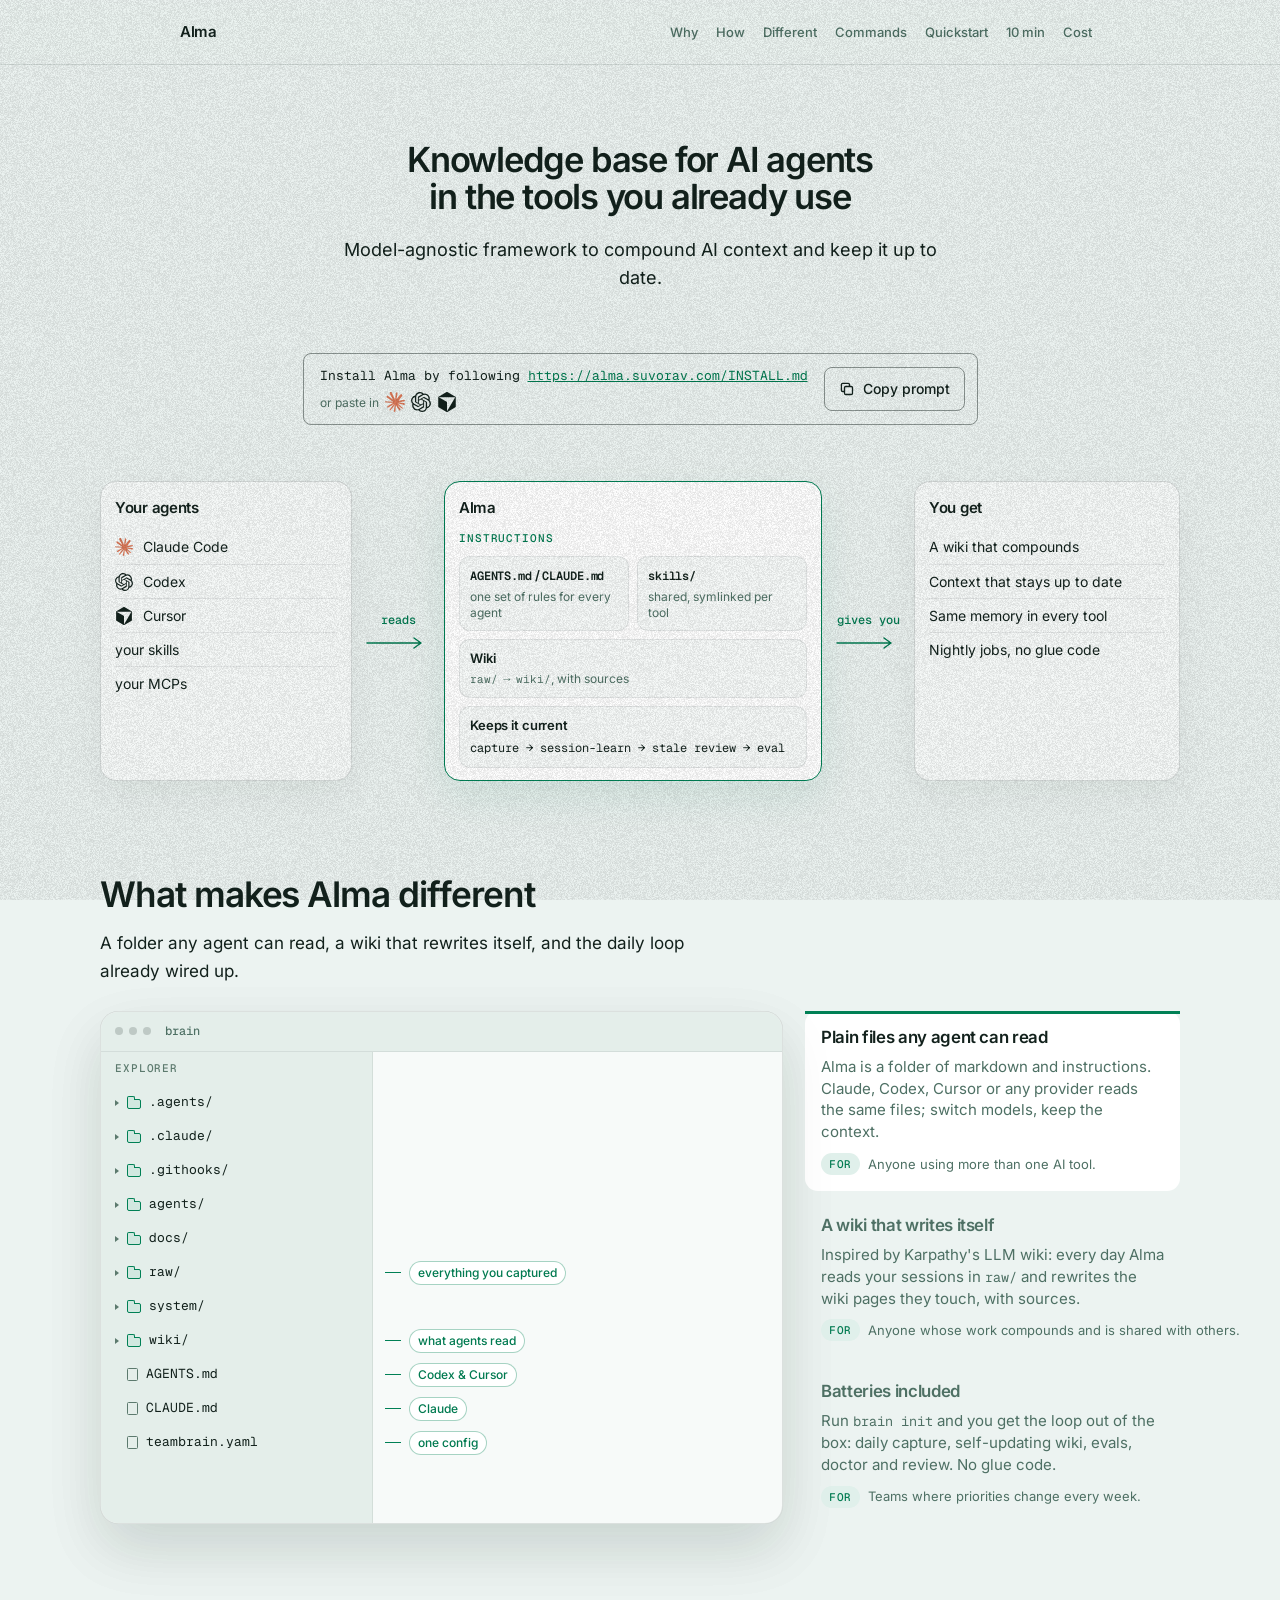
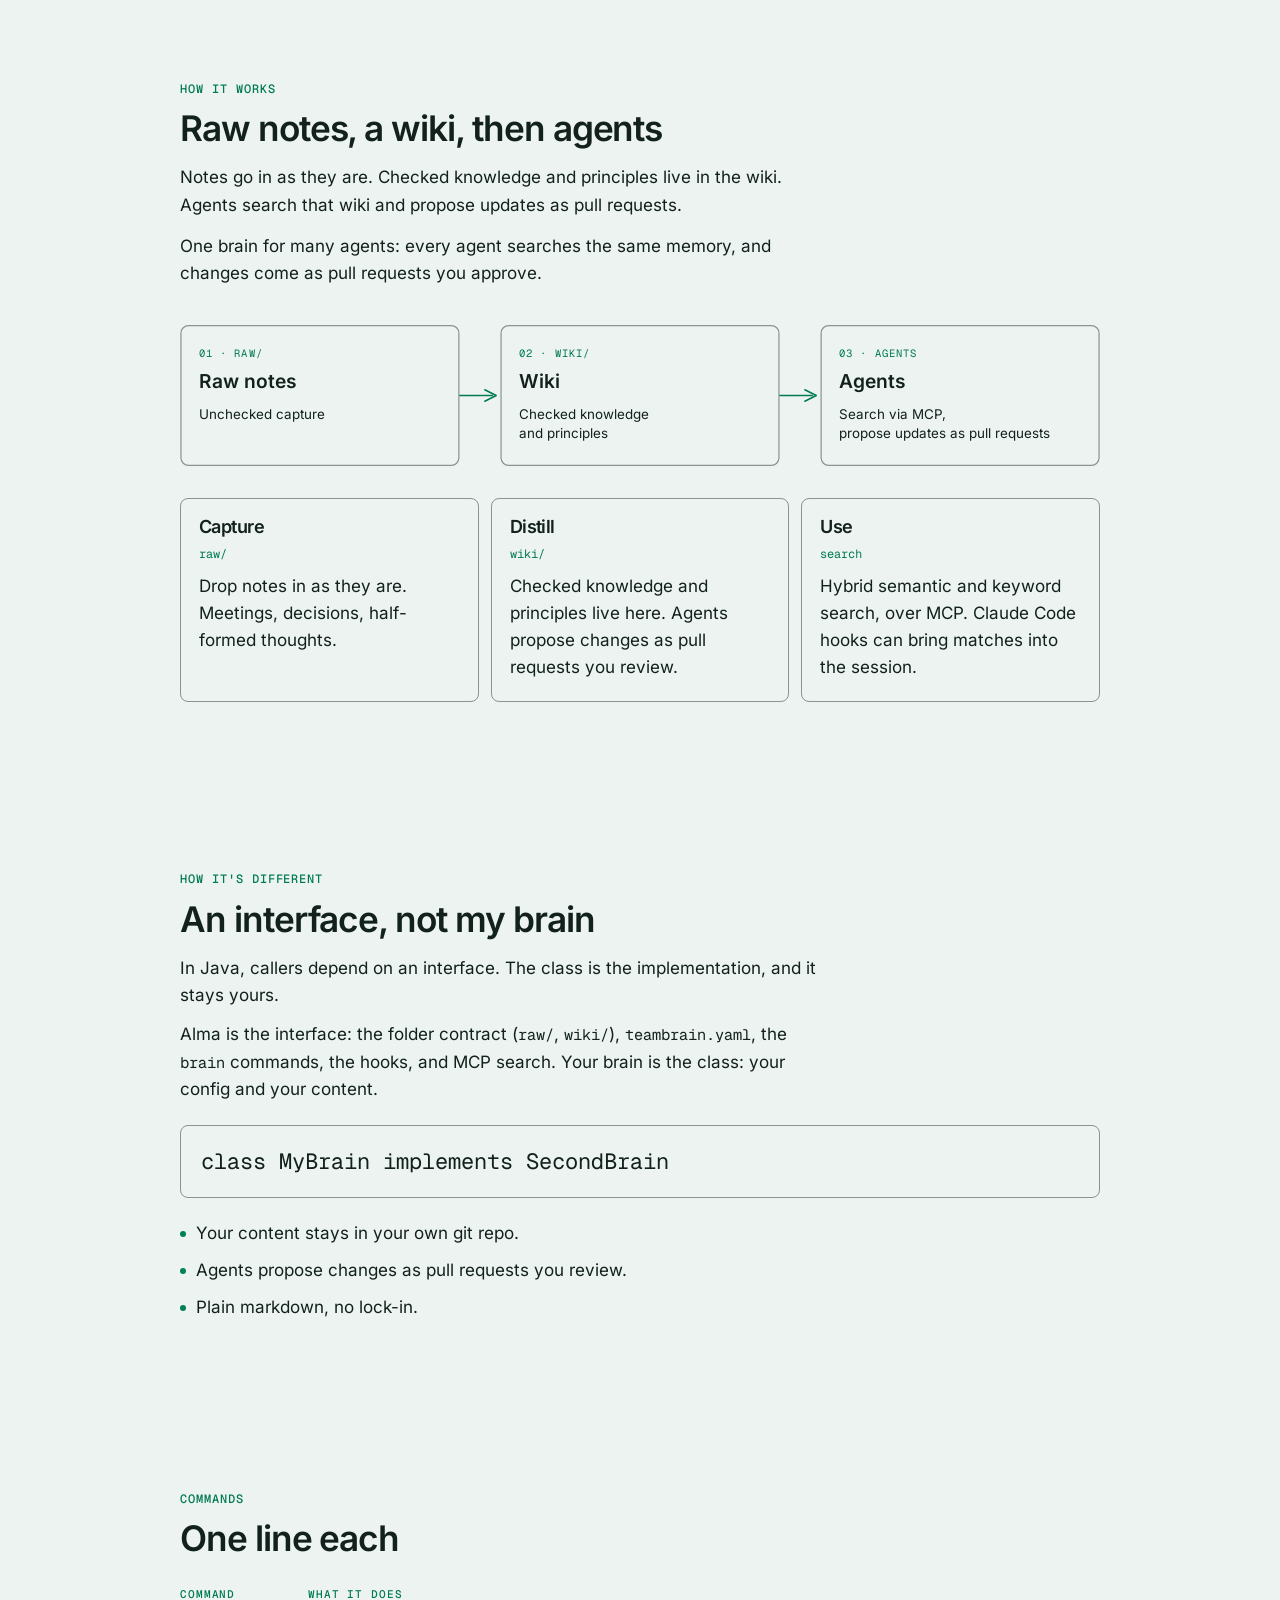
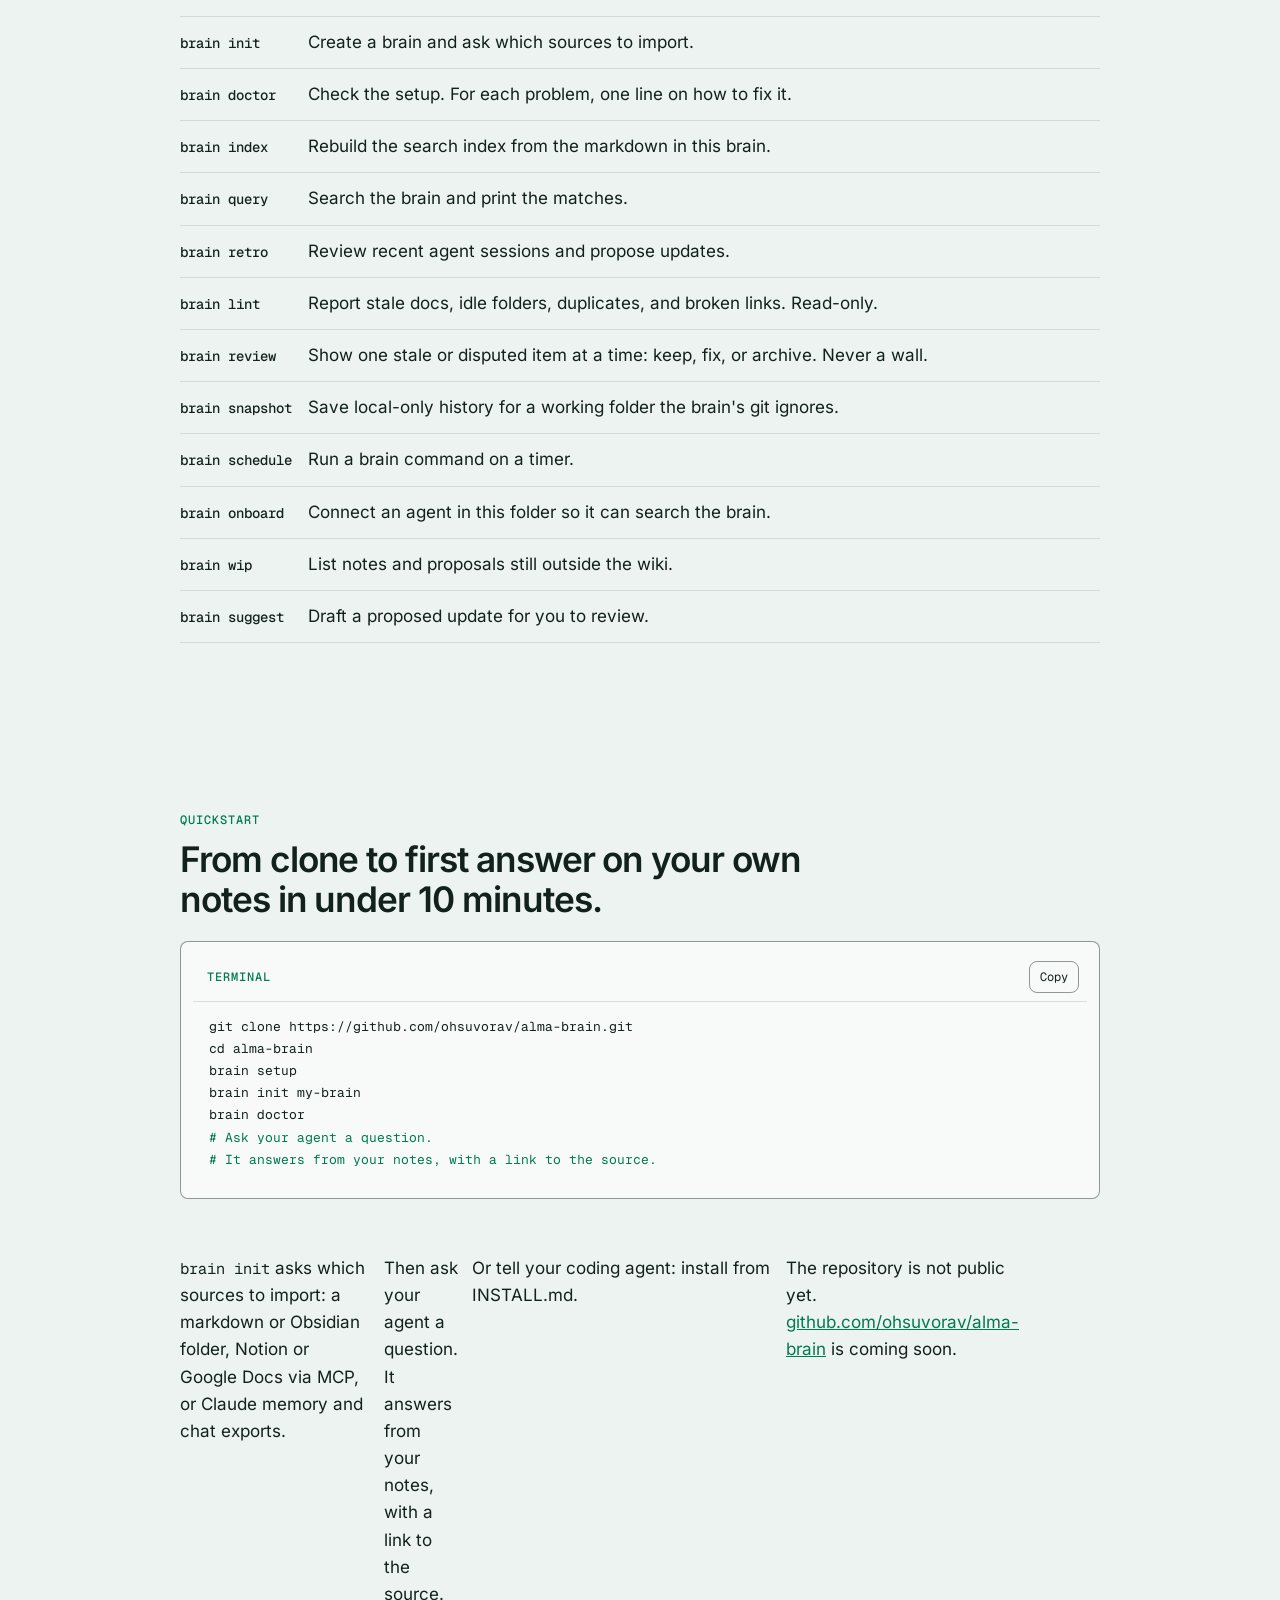
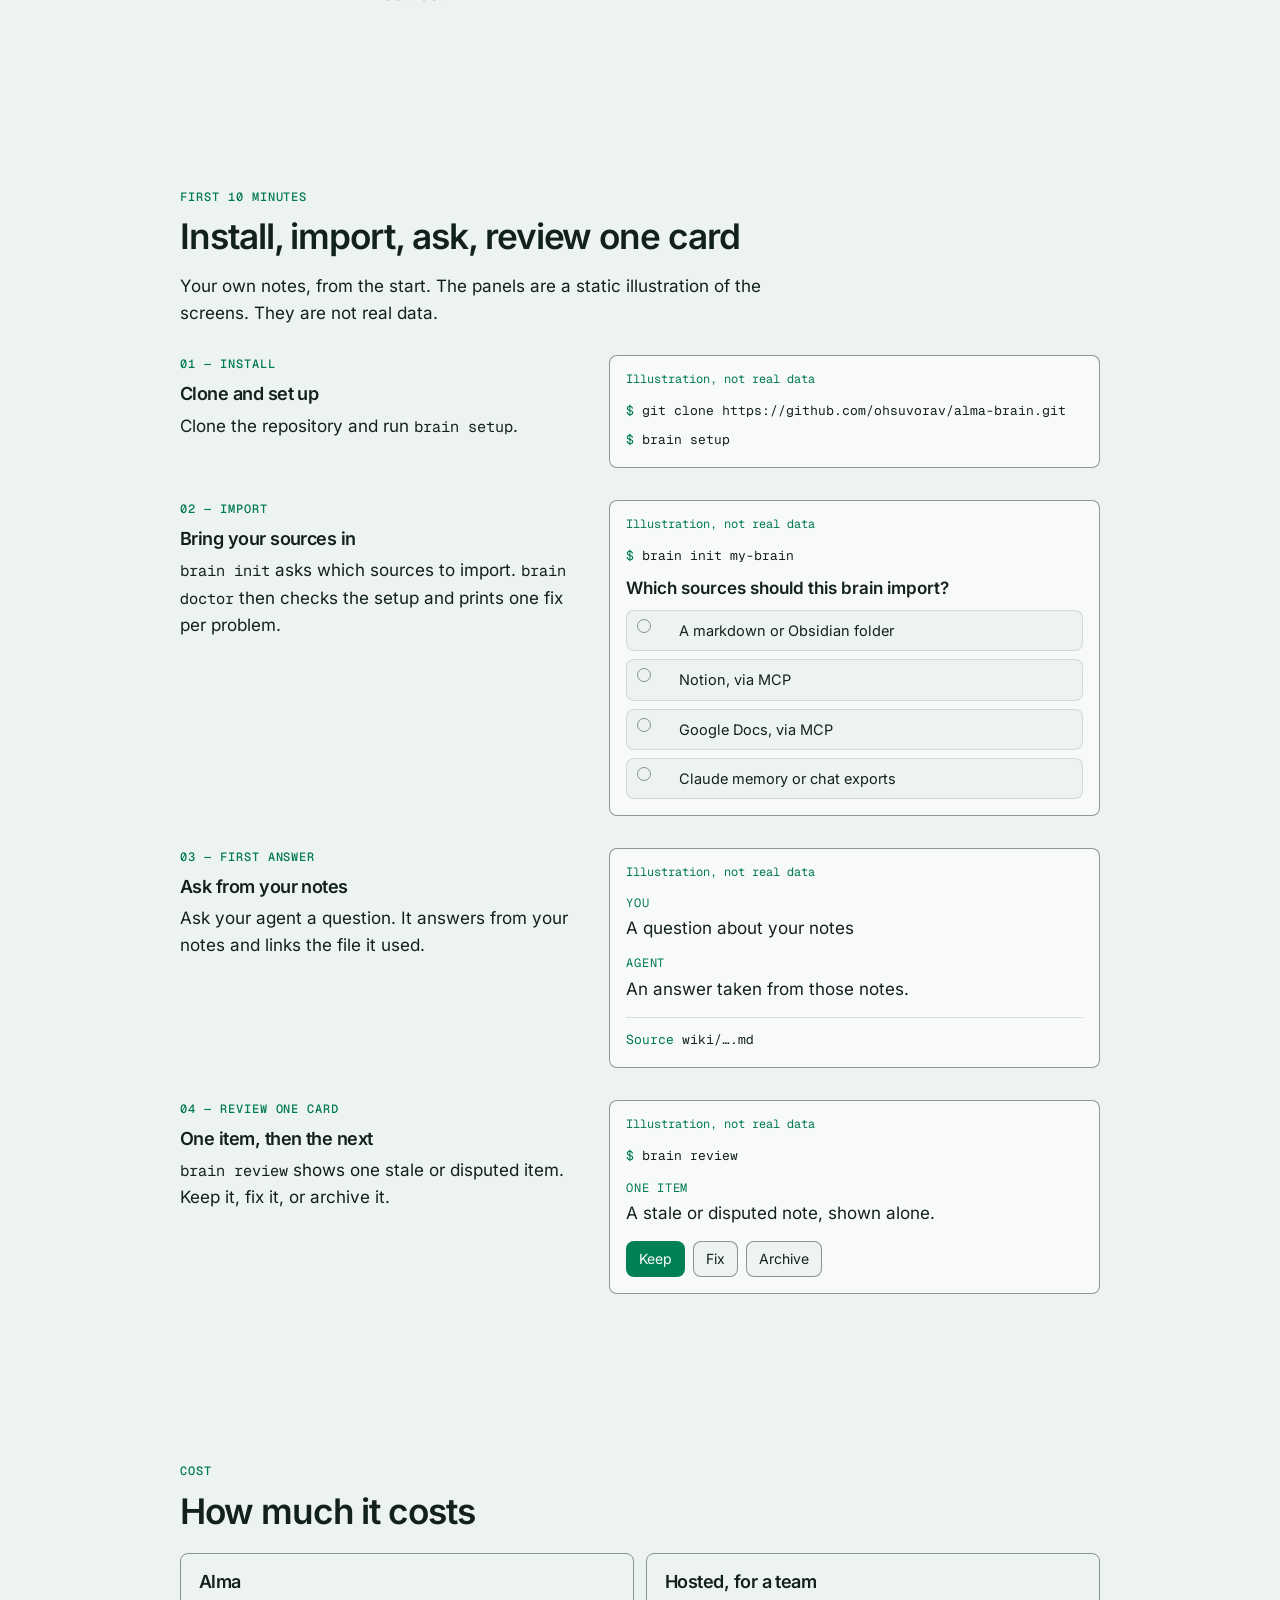
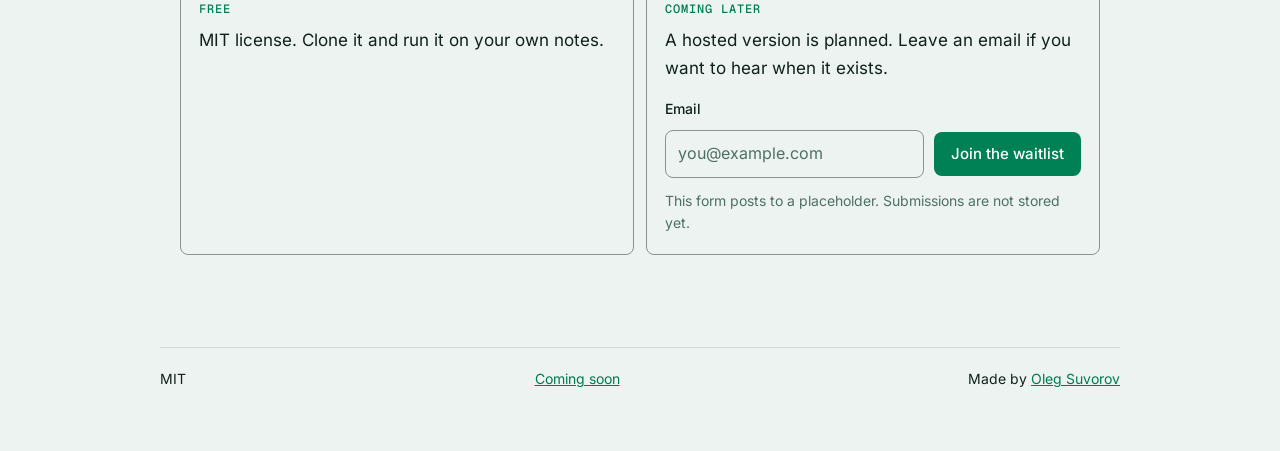
==== commit 857a62f5: "Center the hero on a three-card diagram Replace the Chat/Wiki loop with Your agents, Alma, and You g" ====
--- a/alma-site/index.html
+++ b/alma-site/index.html
@@ -22,6 +22,11 @@
   <link rel="stylesheet" href="alma.css">
 </head>
 <body>
+<svg class="icon-sprite" aria-hidden="true" focusable="false">
+  <symbol id="icon-claude" viewBox="0 0 24 24"><path fill="currentColor" d="m4.7144 15.9555 4.7174-2.6471.079-.2307-.079-.1275h-.2307l-.7893-.0486-2.6956-.0729-2.3375-.0971-2.2646-.1214-.5707-.1215-.5343-.7042.0546-.3522.4797-.3218.686.0608 1.5179.1032 2.2767.1578 1.6514.0972 2.4468.255h.3886l.0546-.1579-.1336-.0971-.1032-.0972L6.973 9.8356l-2.55-1.6879-1.3356-.9714-.7225-.4918-.3643-.4614-.1578-1.0078.6557-.7225.8803.0607.2246.0607.8925.686 1.9064 1.4754 2.4893 1.8336.3643.3035.1457-.1032.0182-.0728-.164-.2733-1.3539-2.4467-1.445-2.4893-.6435-1.032-.17-.6194c-.0607-.255-.1032-.4674-.1032-.7285L6.287.1335 6.6997 0l.9957.1336.419.3642.6192 1.4147 1.0018 2.2282 1.5543 3.0296.4553.8985.2429.8318.091.255h.1579v-.1457l.1275-1.706.2368-2.0947.2307-2.6957.0789-.7589.3764-.9107.7468-.4918.5828.2793.4797.686-.0668.4433-.2853 1.8517-.5586 2.9021-.3643 1.9429h.2125l.2429-.2429.9835-1.3053 1.6514-2.0643.7286-.8196.85-.9046.5464-.4311h1.0321l.759 1.1293-.34 1.1657-1.0625 1.3478-.8804 1.1414-1.2628 1.7-.7893 1.36.0729.1093.1882-.0183 2.8535-.607 1.5421-.2794 1.8396-.3157.8318.3886.091.3946-.3278.8075-1.967.4857-2.3072.4614-3.4364.8136-.0425.0304.0486.0607 1.5482.1457.6618.0364h1.621l3.0175.2247.7892.522.4736.6376-.079.4857-1.2142.6193-1.6393-.3886-3.825-.9107-1.3113-.3279h-.1822v.1093l1.0929 1.0686 2.0035 1.8092 2.5075 2.3314.1275.5768-.3218.4554-.34-.0486-2.2039-1.6575-.85-.7468-1.9246-1.621h-.1275v.17l.4432.6496 2.3436 3.5214.1214 1.0807-.17.3521-.6071.2125-.6679-.1214-1.3721-1.9246L14.38 17.959l-1.1414-1.9428-.1397.079-.674 7.2552-.3156.3703-.7286.2793-.6071-.4614-.3218-.7468.3218-1.4753.3886-1.9246.3157-1.53.2853-1.9004.17-.6314-.0121-.0425-.1397.0182-1.4328 1.9672-2.1796 2.9446-1.7243 1.8456-.4128.164-.7164-.3704.0667-.6618.4008-.5889 2.386-3.0357 1.4389-1.882.929-1.0868-.0062-.1579h-.0546l-6.3385 4.1164-1.1293.1457-.4857-.4554.0608-.7467.2307-.2429 1.9064-1.3114Z"/></symbol>
+  <symbol id="icon-openai" viewBox="0 0 24 24"><path fill="currentColor" d="M22.2819 9.8211a5.9847 5.9847 0 0 0-.5157-4.9108 6.0462 6.0462 0 0 0-6.5098-2.9A6.0651 6.0651 0 0 0 4.9807 4.1818a5.9847 5.9847 0 0 0-3.9977 2.9 6.0462 6.0462 0 0 0 .7427 7.0966 5.98 5.98 0 0 0 .511 4.9107 6.051 6.051 0 0 0 6.5146 2.9001A5.9847 5.9847 0 0 0 13.2599 24a6.0557 6.0557 0 0 0 5.7718-4.2058 5.9894 5.9894 0 0 0 3.9977-2.9001 6.0557 6.0557 0 0 0-.7475-7.0729zm-9.022 12.6081a4.4755 4.4755 0 0 1-2.8764-1.0408l.1419-.0804 4.7783-2.7582a.7948.7948 0 0 0 .3927-.6813v-6.7369l2.02 1.1686a.071.071 0 0 1 .038.052v5.5826a4.504 4.504 0 0 1-4.4945 4.4944zm-9.6607-4.1254a4.4708 4.4708 0 0 1-.5346-3.0137l.142.0852 4.783 2.7582a.7712.7712 0 0 0 .7806 0l5.8428-3.3685v2.3324a.0804.0804 0 0 1-.0332.0615L9.74 19.9502a4.4992 4.4992 0 0 1-6.1408-1.6464zM2.3408 7.8956a4.485 4.485 0 0 1 2.3655-1.9728V11.6a.7664.7664 0 0 0 .3879.6765l5.8144 3.3543-2.0201 1.1685a.0757.0757 0 0 1-.071 0l-4.8303-2.7865A4.504 4.504 0 0 1 2.3408 7.872zm16.5963 3.8558L13.1038 8.364 15.1192 7.2a.0757.0757 0 0 1 .071 0l4.8303 2.7913a4.4944 4.4944 0 0 1-.6765 8.1042v-5.6772a.79.79 0 0 0-.407-.667zm2.0107-3.0231l-.142-.0852-4.7735-2.7818a.7759.7759 0 0 0-.7854 0L9.409 9.2297V6.8974a.0662.0662 0 0 1 .0284-.0615l4.8303-2.7866a4.4992 4.4992 0 0 1 6.6802 4.66zM8.3065 12.863l-2.02-1.1638a.0804.0804 0 0 1-.038-.0567V6.0742a4.4992 4.4992 0 0 1 7.3757-3.4537l-.142.0805L8.704 5.459a.7948.7948 0 0 0-.3927.6813zm1.0976-2.3654l2.602-1.4998 2.6069 1.4998v2.9994l-2.5974 1.4997-2.6067-1.4997Z"/></symbol>
+  <symbol id="icon-cursor" viewBox="0 0 24 24"><path fill="currentColor" d="M11.503.131 1.891 5.678a.84.84 0 0 0-.42.726v11.188c0 .3.162.575.42.724l9.609 5.55a1 1 0 0 0 .998 0l9.61-5.55a.84.84 0 0 0 .42-.724V6.404a.84.84 0 0 0-.42-.726L12.497.131a1.01 1.01 0 0 0-.996 0M2.657 6.338h18.55c.263 0 .43.287.297.515L12.23 22.918c-.062.107-.229.064-.229-.06V12.335a.59.59 0 0 0-.295-.51l-9.11-5.257c-.109-.063-.064-.23.061-.23"/></symbol>
+</svg>
   <a class="skip" href="#content">Skip to content</a>
 
   <header class="site-header">
@@ -41,7 +46,7 @@
 
   <main id="content">
     <section class="hero">
-      <div class="wrap hero-grid">
+      <div class="wrap hero-center">
         <div class="hero-copy">
         <h1>Knowledge base for AI agents in the tools you already use</h1>
         <p class="lede">Model-agnostic framework to compound AI context and keep it up to date.</p>
@@ -70,46 +75,56 @@
         </div>
         <p id="install-copy-status" class="visually-hidden" role="status" aria-live="polite"></p>
         </div>
-        <div class="loop-fit">
-        <figure class="loop" id="loop">
-          <figcaption class="visually-hidden" id="loop-title">Chat, then the wiki, then you curate</figcaption>
-          <div class="loop-core">
-            <svg class="loop-track" id="loop-svg" viewBox="0 0 640 360" aria-hidden="true">
-              <path id="loop-path" fill="none" stroke="rgba(18, 33, 28, 0.22)" stroke-width="1.5"></path>
-              <circle class="loop-halo" id="loop-halo" r="11"></circle>
-              <circle class="loop-dot" id="loop-dot" r="5"></circle>
-            </svg>
-            <div class="loop-faces">
-              <article class="loop-face is-on" data-stage="0">
-                <p class="loop-kicker">Chat</p>
-                <p class="bubble">We moved launch to March</p>
-                <p class="loop-aside">your sessions with any agent</p>
-              </article>
-              <article class="loop-face" data-stage="1">
-                <p class="loop-kicker">Wiki</p>
-                <p class="wiki-line">Launch: <s>Feb</s> → March</p>
-                <p class="loop-src">source: chat 11/19</p>
-                <p class="loop-aside">it self-updates</p>
-              </article>
-              <article class="loop-face" data-stage="2">
-                <p class="loop-kicker">You curate</p>
-                <p class="wiki-line">Pricing page is 40 days old</p>
-                <div class="loop-actions" aria-hidden="true">
-                  <span>Keep</span>
-                  <span>Fix</span>
-                  <span>Archive</span>
-                </div>
-                <p class="loop-aside">keep / fix / archive</p>
-              </article>
-            </div>
-            <div class="loop-pills" role="group" aria-label="Stages">
-              <button type="button" class="loop-pill is-on" data-stage="0" aria-pressed="true">Chat</button>
-              <button type="button" class="loop-pill" data-stage="1" aria-pressed="false">Wiki</button>
-              <button type="button" class="loop-pill" data-stage="2" aria-pressed="false">You curate</button>
-            </div>
-          </div>
-          <p id="loop-status" class="visually-hidden" role="status" aria-live="polite"></p>
-        </figure>
+        <div class="stack" role="group" aria-label="Your agents read Alma, and Alma gives you the result">
+          <article class="stack-card">
+            <p class="stack-name">Your agents</p>
+            <ul class="stack-rows">
+              <li><svg class="agent-icon claude" viewBox="0 0 24 24" width="18" height="18" role="img" aria-label="Claude Code"><use href="#icon-claude"/></svg><span>Claude Code</span></li>
+              <li><svg class="agent-icon mono" viewBox="0 0 24 24" width="18" height="18" role="img" aria-label="Codex"><use href="#icon-openai"/></svg><span>Codex</span></li>
+              <li><svg class="agent-icon mono" viewBox="0 0 24 24" width="18" height="18" role="img" aria-label="Cursor"><use href="#icon-cursor"/></svg><span>Cursor</span></li>
+              <li><span class="stack-plain">your skills</span></li>
+              <li><span class="stack-plain">your MCPs</span></li>
+            </ul>
+          </article>
+          <div class="stack-link">
+            <span>reads</span>
+            <svg viewBox="0 0 64 16" width="64" height="16" aria-hidden="true"><path d="M1 8h54M48 3l7 5-7 5" fill="none" stroke="currentColor" stroke-width="1.4" stroke-linecap="round" stroke-linejoin="round"/></svg>
+          </div>
+          <article class="stack-card stack-alma">
+            <p class="stack-name">Alma</p>
+            <p class="stack-kicker">Instructions</p>
+            <div class="inst">
+              <div>
+                <p class="inst-title"><code>AGENTS.md</code> / <code>CLAUDE.md</code></p>
+                <p class="inst-sub">one set of rules for every agent</p>
+              </div>
+              <div>
+                <p class="inst-title"><code>skills/</code></p>
+                <p class="inst-sub">shared, symlinked per tool</p>
+              </div>
+            </div>
+            <div class="alma-row">
+              <p class="inst-title">Wiki</p>
+              <p class="inst-sub"><code>raw/</code> → <code>wiki/</code>, with sources</p>
+            </div>
+            <div class="alma-row">
+              <p class="inst-title">Keeps it current</p>
+              <p class="flowline">capture → session-learn → stale review → eval</p>
+            </div>
+          </article>
+          <div class="stack-link">
+            <span>gives you</span>
+            <svg viewBox="0 0 64 16" width="64" height="16" aria-hidden="true"><path d="M1 8h54M48 3l7 5-7 5" fill="none" stroke="currentColor" stroke-width="1.4" stroke-linecap="round" stroke-linejoin="round"/></svg>
+          </div>
+          <article class="stack-card">
+            <p class="stack-name">You get</p>
+            <ul class="stack-rows">
+              <li><span class="stack-plain">A wiki that compounds</span></li>
+              <li><span class="stack-plain">Context that stays up to date</span></li>
+              <li><span class="stack-plain">Same memory in every tool</span></li>
+              <li><span class="stack-plain">Nightly jobs, no glue code</span></li>
+            </ul>
+          </article>
         </div>
       </div>
     </section>
@@ -124,7 +139,7 @@
               <span class="op-bar" aria-hidden="true"></span>
               <span class="op-title">Plain files any agent can read</span>
               <span class="op-desc">Alma is a folder of markdown and instructions. Claude, Codex, Cursor or any provider reads the same files; switch models, keep the context.</span>
-              <span class="op-for"><span>For</span> Anyone using more than one AI tool.</span>
+              <span class="op-for"><span class="for-label">For</span><span class="for-text">Anyone using more than one AI tool.</span></span>
             </button>
             <div class="op-visual" id="op-panel-0" role="tabpanel" aria-labelledby="op-tab-0">
               <div class="editor">
@@ -168,20 +183,29 @@
               <span class="op-bar" aria-hidden="true"></span>
               <span class="op-title">A wiki that writes itself</span>
               <span class="op-desc">Inspired by Karpathy's LLM wiki: every day Alma reads your sessions in <code>raw/</code> and rewrites the wiki pages they touch, with sources.</span>
-              <span class="op-for"><span>For</span> Anyone whose work compounds and is shared with others.</span>
+              <span class="op-for"><span class="for-label">For</span><span class="for-text">Anyone whose work compounds and is shared with others.</span></span>
             </button>
             <div class="op-visual scene" id="op-panel-1" role="tabpanel" aria-labelledby="op-tab-1">
-              <div class="scene-card">
-                <p class="scene-kicker">raw/</p>
-                <p class="bubble">We moved launch to March</p>
-                <p class="scene-path">raw/chats/2026-11-19.md</p>
-                <svg class="down" viewBox="0 0 24 24" width="22" height="22" aria-hidden="true"><path d="M12 4v14M6 13l6 6 6-6" fill="none" stroke="#008055" stroke-width="1.6" stroke-linecap="round" stroke-linejoin="round"/></svg>
-                <article class="page-card">
-                  <p class="scene-kicker">wiki/projects/launch.md</p>
-                  <p class="wiki-diff">Launch: <s>Feb</s> → March</p>
-                  <p class="scene-path">source: raw/chats/2026-11-19.md</p>
-                </article>
-                <p class="nightly">Nightly session-learn · 3 pages updated · 1 conflict flagged for review</p>
+              <div class="scene-card learn-panel">
+                <p class="learn-head">Nightly session-learn · 02:30</p>
+                <ul class="learn-list">
+                  <li>
+                    <span class="learn-page">wiki/people.md</span>
+                    <span class="learn-delta"><b class="plus">+18</b><b class="minus">−2</b></span>
+                    <span class="learn-src">raw/chats/2026-11-17.md</span>
+                  </li>
+                  <li>
+                    <span class="learn-page">wiki/roadmap.md</span>
+                    <span class="learn-delta"><b class="plus">+6</b><b class="minus">−1</b></span>
+                    <span class="learn-src">raw/chats/2026-11-18.md</span>
+                  </li>
+                  <li>
+                    <span class="learn-page">wiki/pricing.md</span>
+                    <span class="learn-delta"><b class="plus">+4</b><b class="minus">−4</b></span>
+                    <span class="learn-src">raw/chats/2026-11-19.md</span>
+                  </li>
+                </ul>
+                <p class="learn-conflict">conflict: pricing.md says $49, chat says $59 → review</p>
               </div>
             </div>
           </div>
@@ -191,7 +215,7 @@
               <span class="op-bar" aria-hidden="true"></span>
               <span class="op-title">Batteries included</span>
               <span class="op-desc">Run <code>brain init</code> and you get the loop out of the box: daily capture, self-updating wiki, evals, doctor and review. No glue code.</span>
-              <span class="op-for"><span>For</span> Teams where priorities change every week.</span>
+              <span class="op-for"><span class="for-label">For</span><span class="for-text">Teams where priorities change every week.</span></span>
             </button>
             <div class="op-visual scene" id="op-panel-2" role="tabpanel" aria-labelledby="op-tab-2">
               <div class="scene-card">
--- a/alma-site/alma.css
+++ b/alma-site/alma.css
@@ -248,7 +248,141 @@
 
 .hero .lede { font-size: 1.125rem; }
 
-.loop-fit { min-width: 0; }
+.hero-copy {
+  display: flex;
+  flex-direction: column;
+  align-items: center;
+  text-align: center;
+}
+
+.hero h1, .hero .lede { margin-left: auto; margin-right: auto; }
+
+.icon-sprite {
+  position: absolute;
+  width: 0;
+  height: 0;
+  overflow: hidden;
+}
+
+.stack {
+  display: flex;
+  flex-direction: column;
+  align-items: stretch;
+  gap: 10px;
+  width: min(1120px, 100%);
+  margin: 36px auto 0;
+  color: #12211C;
+}
+
+.stack-card {
+  background: #F7FAF9;
+  border: 1px solid rgba(18, 33, 28, 0.14);
+  border-radius: 1rem;
+  padding: 14px 14px 12px;
+  box-shadow: 0 14px 36px rgba(16, 32, 26, 0.05);
+}
+
+.stack-alma {
+  border: 1.5px solid #008055;
+  background: #ffffff;
+  box-shadow: 0 16px 40px rgba(0, 128, 85, 0.1);
+}
+
+.stack-name {
+  margin: 0 0 10px;
+  font-size: 15px;
+  font-weight: 600;
+  letter-spacing: -0.02em;
+  color: #12211C;
+}
+
+.stack-rows { list-style: none; margin: 0; }
+
+.stack-rows li {
+  display: flex;
+  align-items: center;
+  gap: 10px;
+  min-height: 34px;
+  border-top: 1px solid rgba(18, 33, 28, 0.08);
+  font-size: 14px;
+  color: #12211C;
+}
+
+.stack-rows li:first-child { border-top: 0; }
+
+.stack-plain { line-height: 1.3; }
+
+.stack-card .agent-icon.mono { color: #12211C; }
+
+.stack-link {
+  display: flex;
+  flex-direction: column;
+  align-items: center;
+  justify-content: center;
+  gap: 4px;
+  color: #007A50;
+  font-family: "Geist Mono", ui-monospace, monospace;
+  font-size: 12px;
+  font-weight: 500;
+}
+
+.stack-link svg { transform: rotate(90deg); }
+
+.stack-kicker {
+  margin: 0 0 8px;
+  font-family: "Geist Mono", ui-monospace, monospace;
+  font-size: 11px;
+  font-weight: 500;
+  letter-spacing: 0.08em;
+  text-transform: uppercase;
+  color: #007A50;
+}
+
+.inst {
+  display: grid;
+  grid-template-columns: 1fr 1fr;
+  gap: 8px;
+}
+
+.inst > div,
+.alma-row {
+  background: #F7FAF9;
+  border: 1px solid rgba(18, 33, 28, 0.08);
+  border-radius: 0.7rem;
+  padding: 10px 10px 9px;
+}
+
+.alma-row { margin-top: 8px; }
+
+.inst-title {
+  margin: 0;
+  font-size: 13px;
+  font-weight: 600;
+  letter-spacing: -0.01em;
+  line-height: 1.35;
+  color: #12211C;
+}
+
+.inst-title code,
+.inst-sub code {
+  font-family: "Geist Mono", ui-monospace, monospace;
+  font-size: 0.92em;
+}
+
+.inst-sub {
+  margin: 4px 0 0;
+  font-size: 12px;
+  line-height: 1.35;
+  color: #4E7064;
+}
+
+.flowline {
+  margin: 6px 0 0;
+  font-family: "Geist Mono", ui-monospace, monospace;
+  font-size: 12px;
+  line-height: 1.45;
+  color: #12211C;
+}
 
 .prompt-box {
   display: flex;
@@ -365,7 +499,7 @@
 }
 
 /* What makes Alma different. Visuals stay on the light palette. */
-.why { padding: 20px 0 72px; }
+.why { padding: 56px 0 72px; }
 
 .why-wide {
   width: min(1120px, 100%);
@@ -395,7 +529,8 @@
   font: inherit;
   text-align: left;
   cursor: pointer;
-  overflow: hidden;
+  overflow: visible;
+  min-height: min-content;
 }
 
 .op-item.is-on .op-tab {
@@ -451,18 +586,21 @@
 
 .op-for {
   display: flex;
-  flex-wrap: wrap;
+  flex-wrap: nowrap;
   align-items: center;
   gap: 8px;
   margin-top: 2px;
+  max-width: 100%;
   font-size: 13px;
-  line-height: 1.4;
+  line-height: 1.3;
   color: var(--muted-fg);
-}
-
-.op-for span {
+  white-space: nowrap;
+}
+
+.for-label {
   display: inline-flex;
   align-items: center;
+  flex: none;
   height: 22px;
   padding: 0 8px;
   border-radius: 999px;
@@ -474,6 +612,8 @@
   letter-spacing: 0.06em;
   text-transform: uppercase;
 }
+
+.for-text { min-width: 0; }
 
 .op-visual {
   min-width: 0;
@@ -658,51 +798,83 @@
 
 .scene-path { margin-top: 8px; }
 
-.down { display: block; margin: 12px auto; }
-
-.page-card {
-  margin-top: 4px;
-  padding: 16px 16px 14px;
+.learn-panel { width: min(520px, 100%); }
+
+.learn-head {
+  display: flex;
+  align-items: center;
+  gap: 8px;
+  margin: 0 0 14px;
+  font-family: "Geist Mono", ui-monospace, monospace;
+  font-size: 13px;
+  font-weight: 500;
+  color: #12211C;
+}
+
+.learn-head::before {
+  content: "";
+  width: 8px;
+  height: 8px;
+  border-radius: 50%;
+  background: #008055;
+  flex: none;
+}
+
+.learn-list { list-style: none; margin: 0; }
+
+.learn-list li {
+  display: grid;
+  grid-template-columns: minmax(0, 1fr) auto;
+  grid-template-areas: "page delta" "src src";
+  gap: 4px 12px;
+  align-items: center;
+  padding: 11px 0;
+  border-top: 1px solid rgba(18, 33, 28, 0.08);
+}
+
+.learn-page {
+  grid-area: page;
+  font-family: "Geist Mono", ui-monospace, monospace;
+  font-size: 13px;
+  color: #12211C;
+}
+
+.learn-delta {
+  grid-area: delta;
+  display: inline-flex;
+  gap: 8px;
+  font-family: "Geist Mono", ui-monospace, monospace;
+  font-size: 12px;
+  font-weight: 600;
+}
+
+.learn-delta .plus { color: #007A50; }
+.learn-delta .minus { color: #7E988E; }
+
+.learn-src {
+  grid-area: src;
+  justify-self: start;
+  display: inline-flex;
+  align-items: center;
+  padding: 2px 8px;
+  border-radius: 999px;
   background: #ffffff;
-  border: 1px solid rgba(18, 33, 28, 0.1);
-  border-radius: 0.9rem;
-  box-shadow: 0 10px 28px rgba(16, 32, 26, 0.05);
-}
-
-.wiki-diff {
-  margin: 0;
-  font-size: 1.2rem;
-  font-weight: 600;
-  letter-spacing: -0.02em;
-  line-height: 1.35;
-  color: #12211C;
-}
-
-.wiki-diff s { color: #7E988E; text-decoration: line-through; }
-
-.nightly {
-  display: flex;
-  align-items: flex-start;
-  gap: 8px;
-  margin: 14px 0 0;
-  padding: 10px 12px;
+  border: 1px solid rgba(0, 128, 85, 0.28);
+  font-family: "Geist Mono", ui-monospace, monospace;
+  font-size: 11px;
+  color: #007A50;
+}
+
+.learn-conflict {
+  margin: 8px 0 0;
+  padding: 12px 14px;
   border-radius: 0.75rem;
   background: #ffffff;
   border: 1px solid rgba(18, 33, 28, 0.1);
-  font-family: "Geist Mono", ui-monospace, monospace;
-  font-size: 12px;
+  border-left: 3px solid #008055;
+  font-size: 14px;
   line-height: 1.45;
   color: #12211C;
-}
-
-.nightly::before {
-  content: "";
-  width: 7px;
-  height: 7px;
-  margin-top: 5px;
-  border-radius: 50%;
-  background: #008055;
-  flex: none;
 }
 
 .term {
@@ -1147,235 +1319,34 @@
   .anchors { display: flex; margin-left: auto; }
 }
 
+@media (min-width: 980px) {
+  .stack {
+    display: grid;
+    grid-template-columns: minmax(190px, 0.9fr) auto minmax(300px, 1.35fr) auto minmax(200px, 0.95fr);
+    gap: 0 14px;
+    align-items: stretch;
+    margin-top: 48px;
+  }
+  .stack-link svg { transform: none; }
+}
+
+@media (max-width: 520px) {
+  .inst { grid-template-columns: 1fr; }
+}
+
 @media (min-width: 1100px) {
-  .hero { padding: 28px 0 0; }
-  .hero .wrap { width: min(1180px, calc(100% - 48px)); }
-  .hero-grid {
-    display: grid;
-    grid-template-columns: minmax(0, 1.22fr) minmax(300px, 0.78fr);
-    column-gap: 24px;
-    align-items: center;
+  .hero {
+    box-sizing: border-box;
+    min-height: calc(100vh - 108px);
+    padding: 76px 0 0;
   }
+  .hero .wrap { width: min(1120px, calc(100% - 48px)); }
   .hero h1 {
-    font-size: clamp(2rem, 2.45vw, 2.6rem);
+    font-size: clamp(2.15rem, 2.7vw, 2.85rem);
     max-width: 14em;
+    margin-bottom: 20px;
   }
-  .hero .prompt-box { margin-top: 18px; }
-  .hero .loop { margin: 0; max-width: none; width: 100%; position: static; transform: none; }
-  .hero .loop-faces { width: min(190px, 56%); }
-}
-
-@media (max-width: 1099px) {
-  .loop-fit {
-    width: min(340px, 100%);
-    aspect-ratio: 640 / 360;
-    margin: 20px auto 0;
-    position: relative;
-    container-type: inline-size;
-  }
-  .loop-fit .loop {
-    position: absolute;
-    top: 0;
-    left: 50%;
-    width: 460px;
-    max-width: none;
-    margin: 0;
-    transform: translateX(-50%) scale(calc(100cqw / 460px));
-    transform-origin: top center;
-  }
-}
-
-@media (max-width: 1099px) and (prefers-reduced-motion: reduce) {
-  .loop-fit {
-    height: auto;
-    aspect-ratio: auto;
-  }
-  .loop-fit .loop {
-    position: static;
-    left: auto;
-    top: auto;
-    width: 100%;
-    transform: none;
-  }
-}
-
-/* Loop. Always the light palette, even when the page is in dark mode. */
-.loop {
-  margin: 40px auto 4px;
-  max-width: 720px;
-  color: #12211C;
-  background: #ECF3F1;
-  border-radius: 1rem;
-}
-
-.loop-core {
-  position: relative;
-  aspect-ratio: 640 / 360;
-}
-
-.loop-track {
-  position: absolute;
-  inset: 0;
-  width: 100%;
-  height: 100%;
-  overflow: visible;
-}
-
-.loop-halo {
-  fill: #008055;
-  opacity: 0.22;
-  animation: loop-pulse 1.8s ease-in-out infinite;
-}
-
-@keyframes loop-pulse {
-  0%, 100% { opacity: 0.28; }
-  50% { opacity: 0.06; }
-}
-
-.loop-dot {
-  fill: #008055;
-}
-
-.loop-faces {
-  position: absolute;
-  left: 50%;
-  top: 50%;
-  width: min(250px, 42%);
-  transform: translate(-50%, -50%);
-  z-index: 2;
-  display: grid;
-}
-
-.loop-face {
-  grid-area: 1 / 1;
-  align-self: center;
-  background: #F7FAF9;
-  border: 1px solid rgba(18, 33, 28, 0.14);
-  border-radius: 0.75rem;
-  padding: 14px 14px 12px;
-  box-shadow: 0 12px 32px rgba(18, 33, 28, 0.06);
-  opacity: 0;
-  transform: translateY(8px);
-  transition: opacity 280ms ease, transform 280ms ease;
-}
-
-.loop-face.is-on {
-  opacity: 1;
-  transform: none;
-}
-
-.loop-kicker {
-  margin: 0 0 8px;
-  font-family: "Geist Mono", ui-monospace, monospace;
-  font-size: 11px;
-  font-weight: 500;
-  letter-spacing: 0.08em;
-  text-transform: uppercase;
-  color: #007A50;
-}
-
-.bubble {
-  margin: 0;
-  background: #ffffff;
-  border: 1px solid rgba(18, 33, 28, 0.12);
-  border-radius: 14px 14px 14px 4px;
-  padding: 8px 10px;
-  font-size: 14px;
-  line-height: 1.4;
-}
-
-.wiki-line { margin: 0; font-size: 14px; line-height: 1.45; }
-.wiki-line s { color: #4E7064; text-decoration: line-through; }
-
-.loop-src {
-  margin: 6px 0 0;
-  font-family: "Geist Mono", ui-monospace, monospace;
-  font-size: 12px;
-  color: #4E7064;
-}
-
-.loop-aside {
-  margin: 8px 0 0;
-  font-size: 12px;
-  color: #4E7064;
-}
-
-.loop-actions { display: flex; flex-wrap: wrap; gap: 6px; margin-top: 10px; }
-
-.loop-actions span {
-  font-size: 12px;
-  font-weight: 500;
-  border: 1px solid rgba(18, 33, 28, 0.22);
-  border-radius: 999px;
-  padding: 4px 8px;
-  color: #12211C;
-  background: transparent;
-}
-
-.loop-actions span:first-child {
-  background: #008055;
-  border-color: #008055;
-  color: #ffffff;
-}
-
-.loop-pills { position: absolute; inset: 0; z-index: 3; }
-
-.loop-pill {
-  position: absolute;
-  transform: translate(-50%, -50%);
-  margin: 0;
-  border: 1px solid rgba(18, 33, 28, 0.22);
-  border-radius: 999px;
-  background: #ECF3F1;
-  color: #12211C;
-  font: inherit;
-  font-size: 13px;
-  font-weight: 500;
-  line-height: 1;
-  padding: 8px 12px;
-  min-height: 32px;
-  cursor: pointer;
-  white-space: nowrap;
-  transition: background-color 180ms ease, color 180ms ease, border-color 180ms ease;
-}
-
-.loop-pill:hover { border-color: #008055; }
-
-.loop-pill.is-on {
-  background: #008055;
-  border-color: #008055;
-  color: #ffffff;
-}
-
-@media (prefers-reduced-motion: reduce) {
-  .loop-dot, .loop-halo, .loop-track { display: none; }
-  .loop-core { aspect-ratio: auto; }
-  .loop-faces {
-    position: static;
-    transform: none;
-    width: auto;
-    display: grid;
-    gap: 10px;
-    margin: 8px 0 12px;
-  }
-  .loop-face, .loop-face.is-on {
-    opacity: 1;
-    transform: none;
-    grid-area: auto;
-    transition: none;
-  }
-  .loop-halo { animation: none; }
-  .loop-pill { position: static; transform: none; }
-  .loop-pills {
-    position: static;
-    display: flex;
-    flex-wrap: wrap;
-    gap: 8px;
-    margin-bottom: 8px;
-  }
-  .loop-pill.is-on {
-    background: #ECF3F1;
-    color: #12211C;
-    border-color: rgba(18, 33, 28, 0.22);
-  }
-}
+  .hero .prompt-box { margin-top: 48px; }
+  .stack { margin-top: 56px; }
+  .why { padding-top: 18px; }
+}
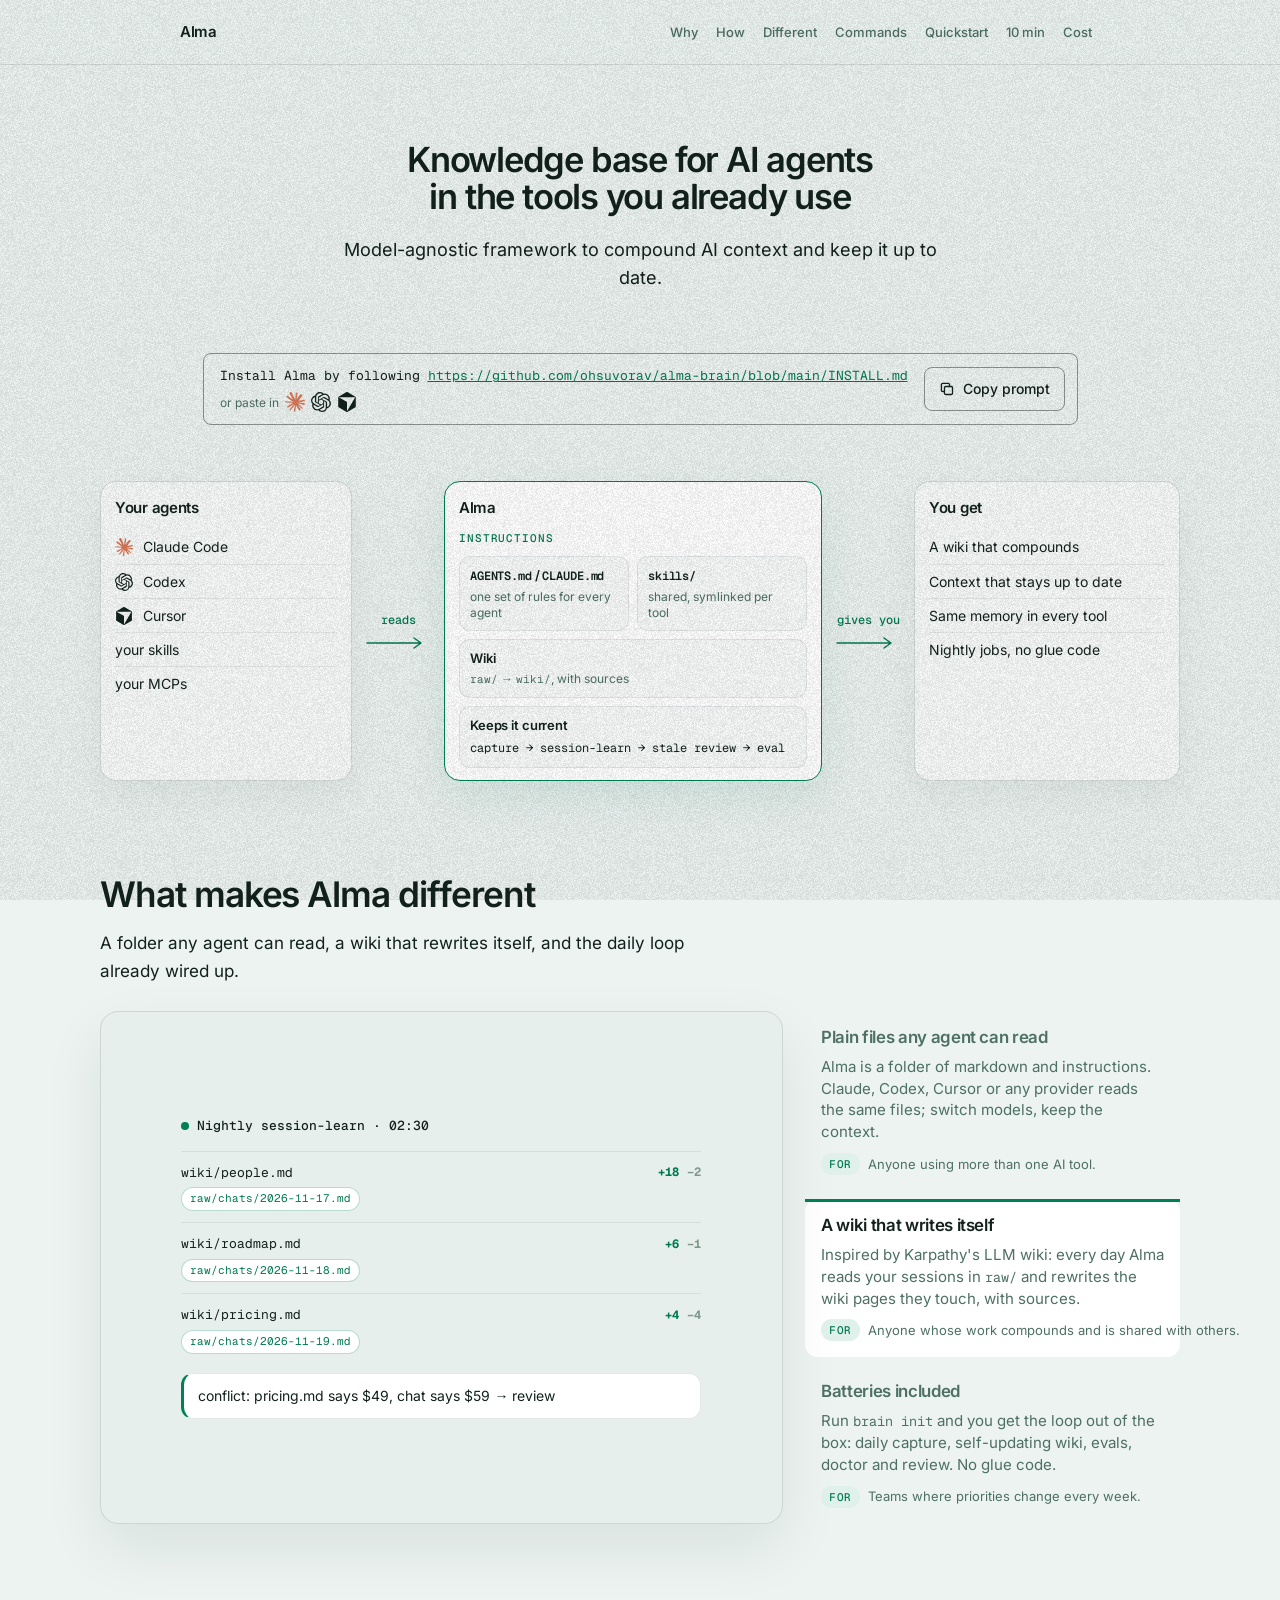
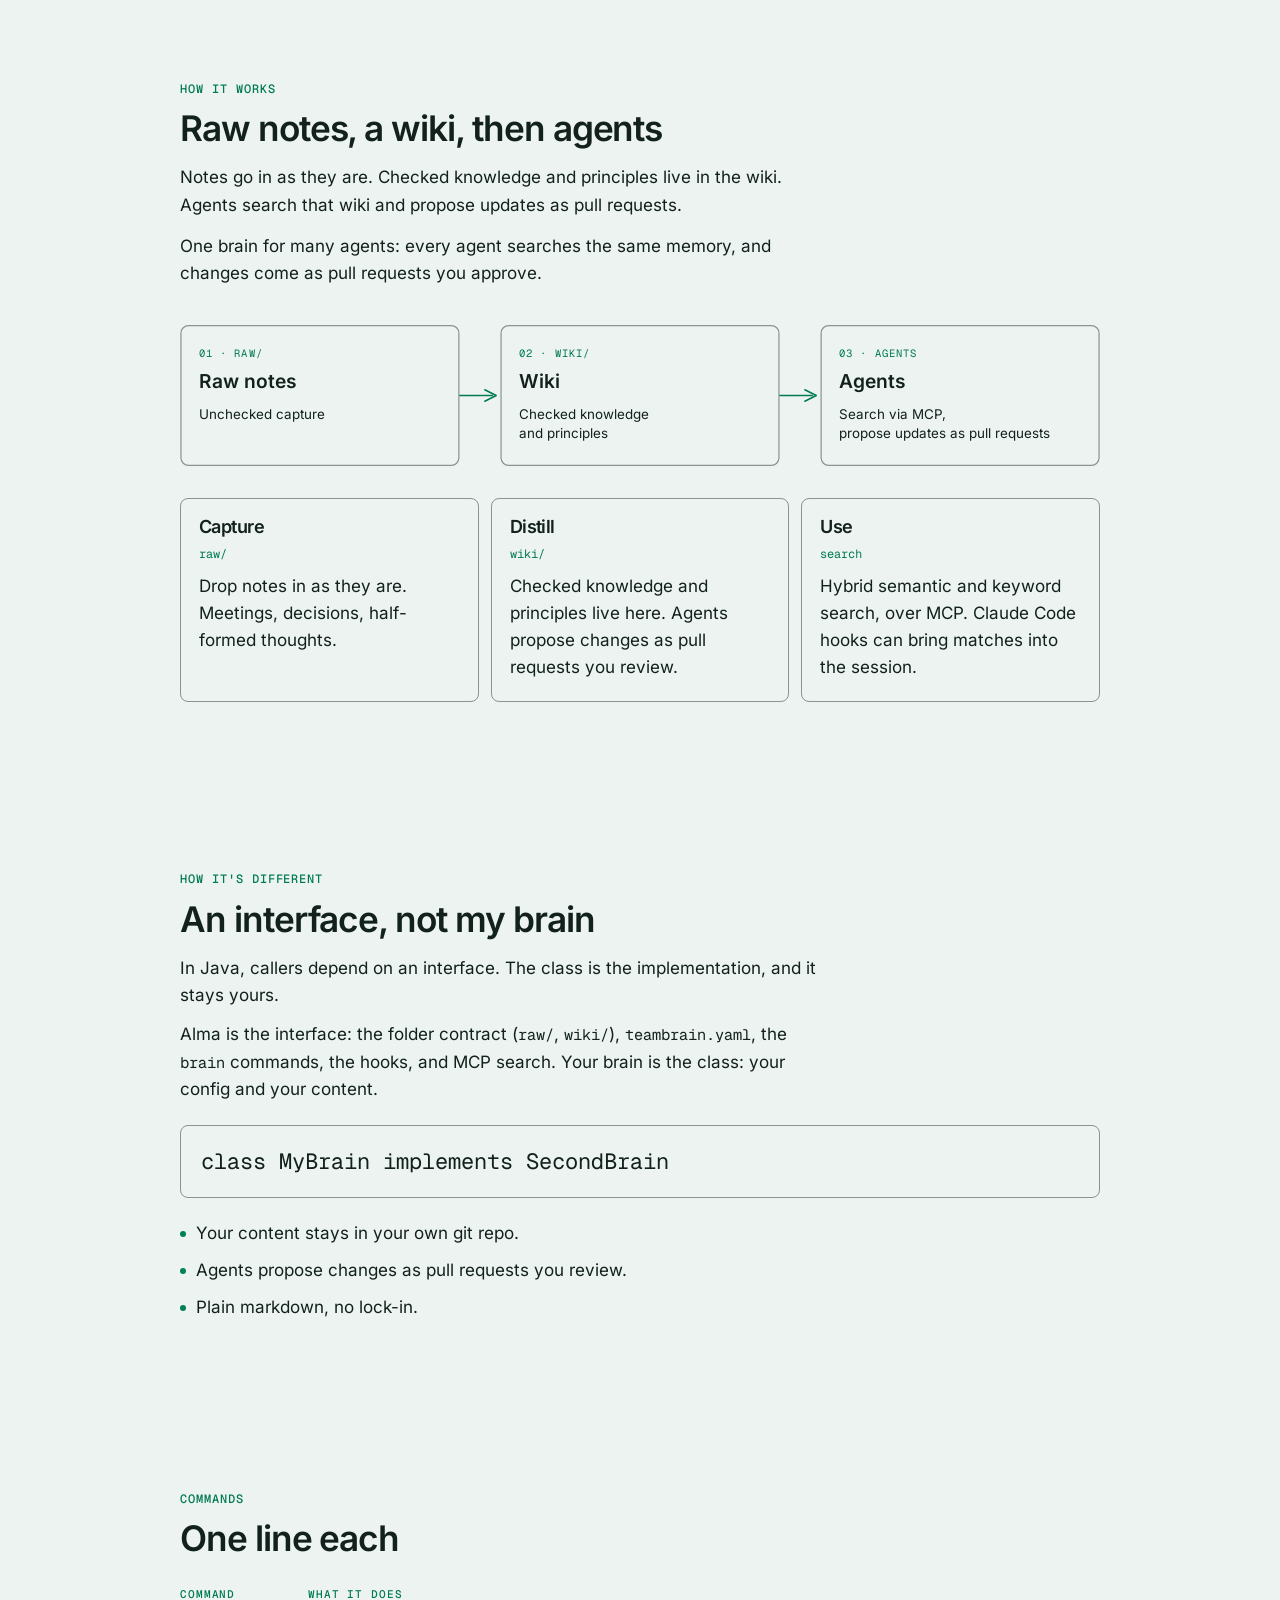
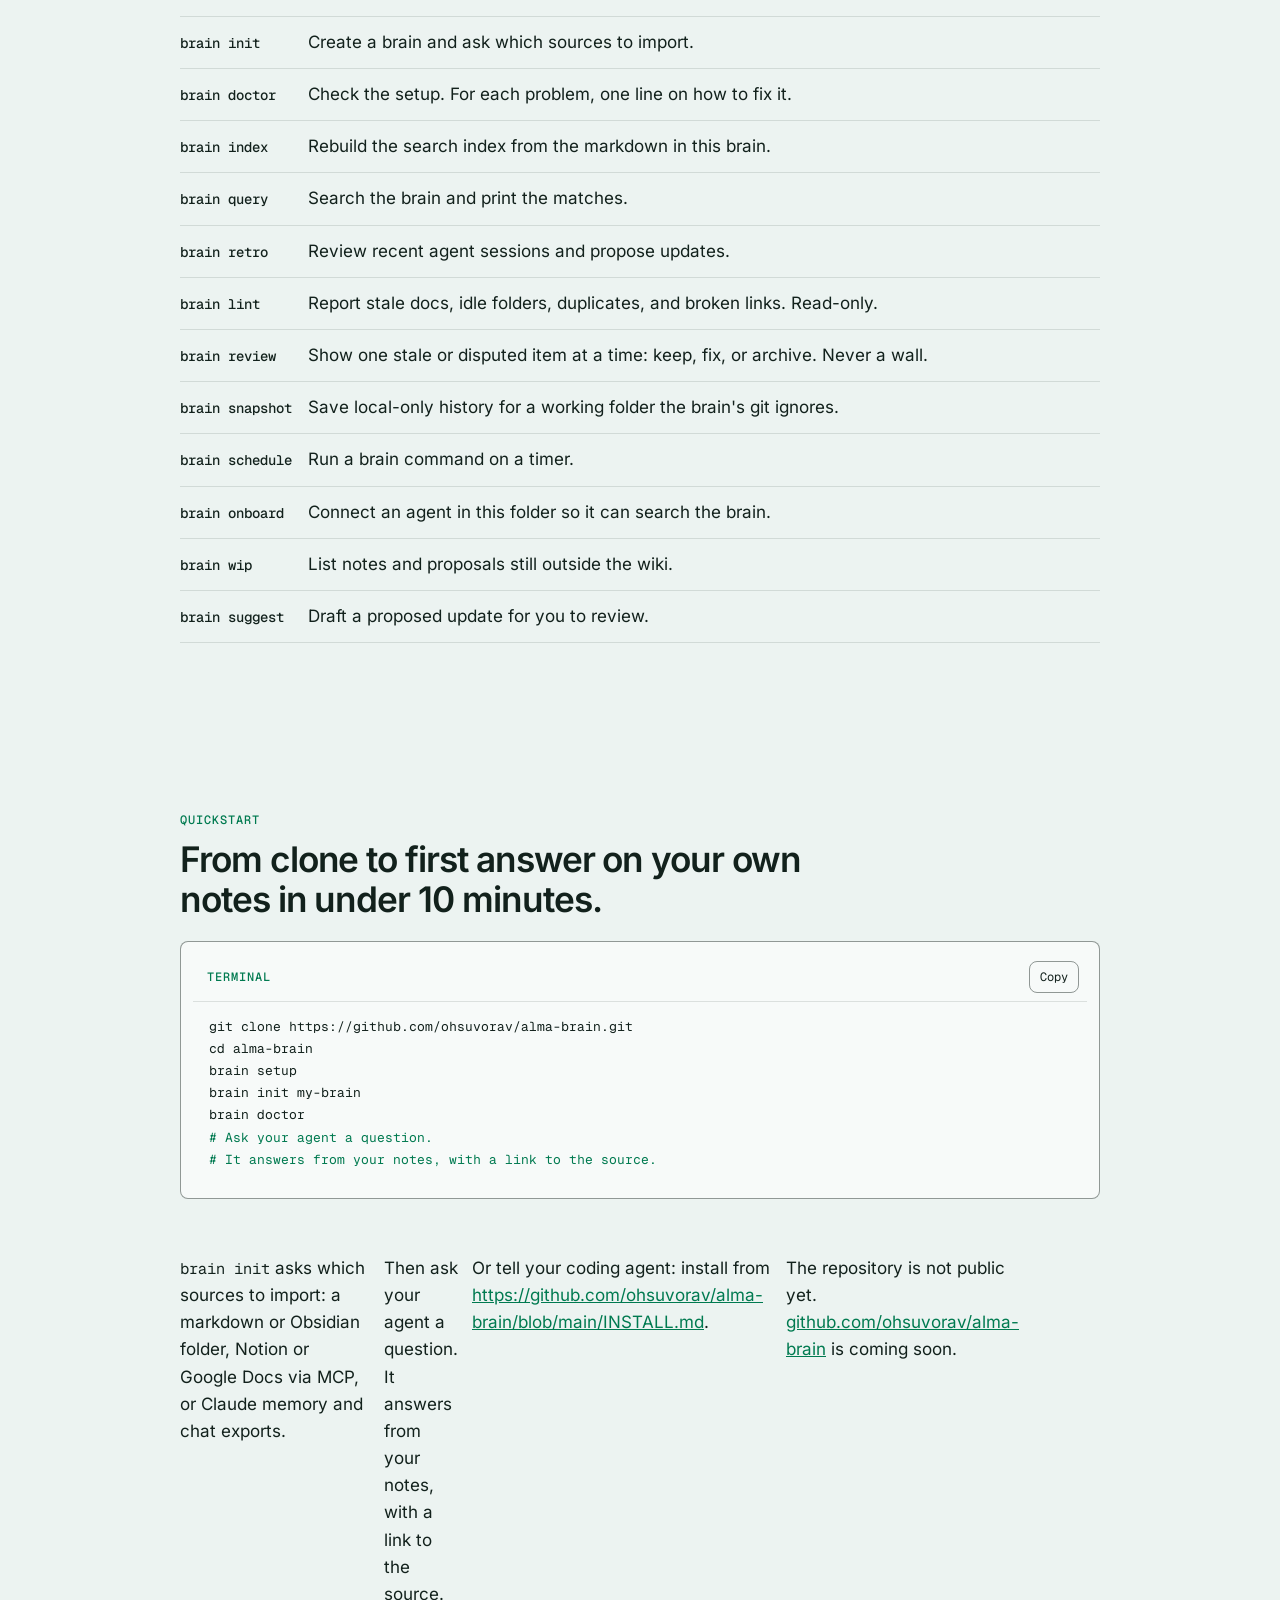
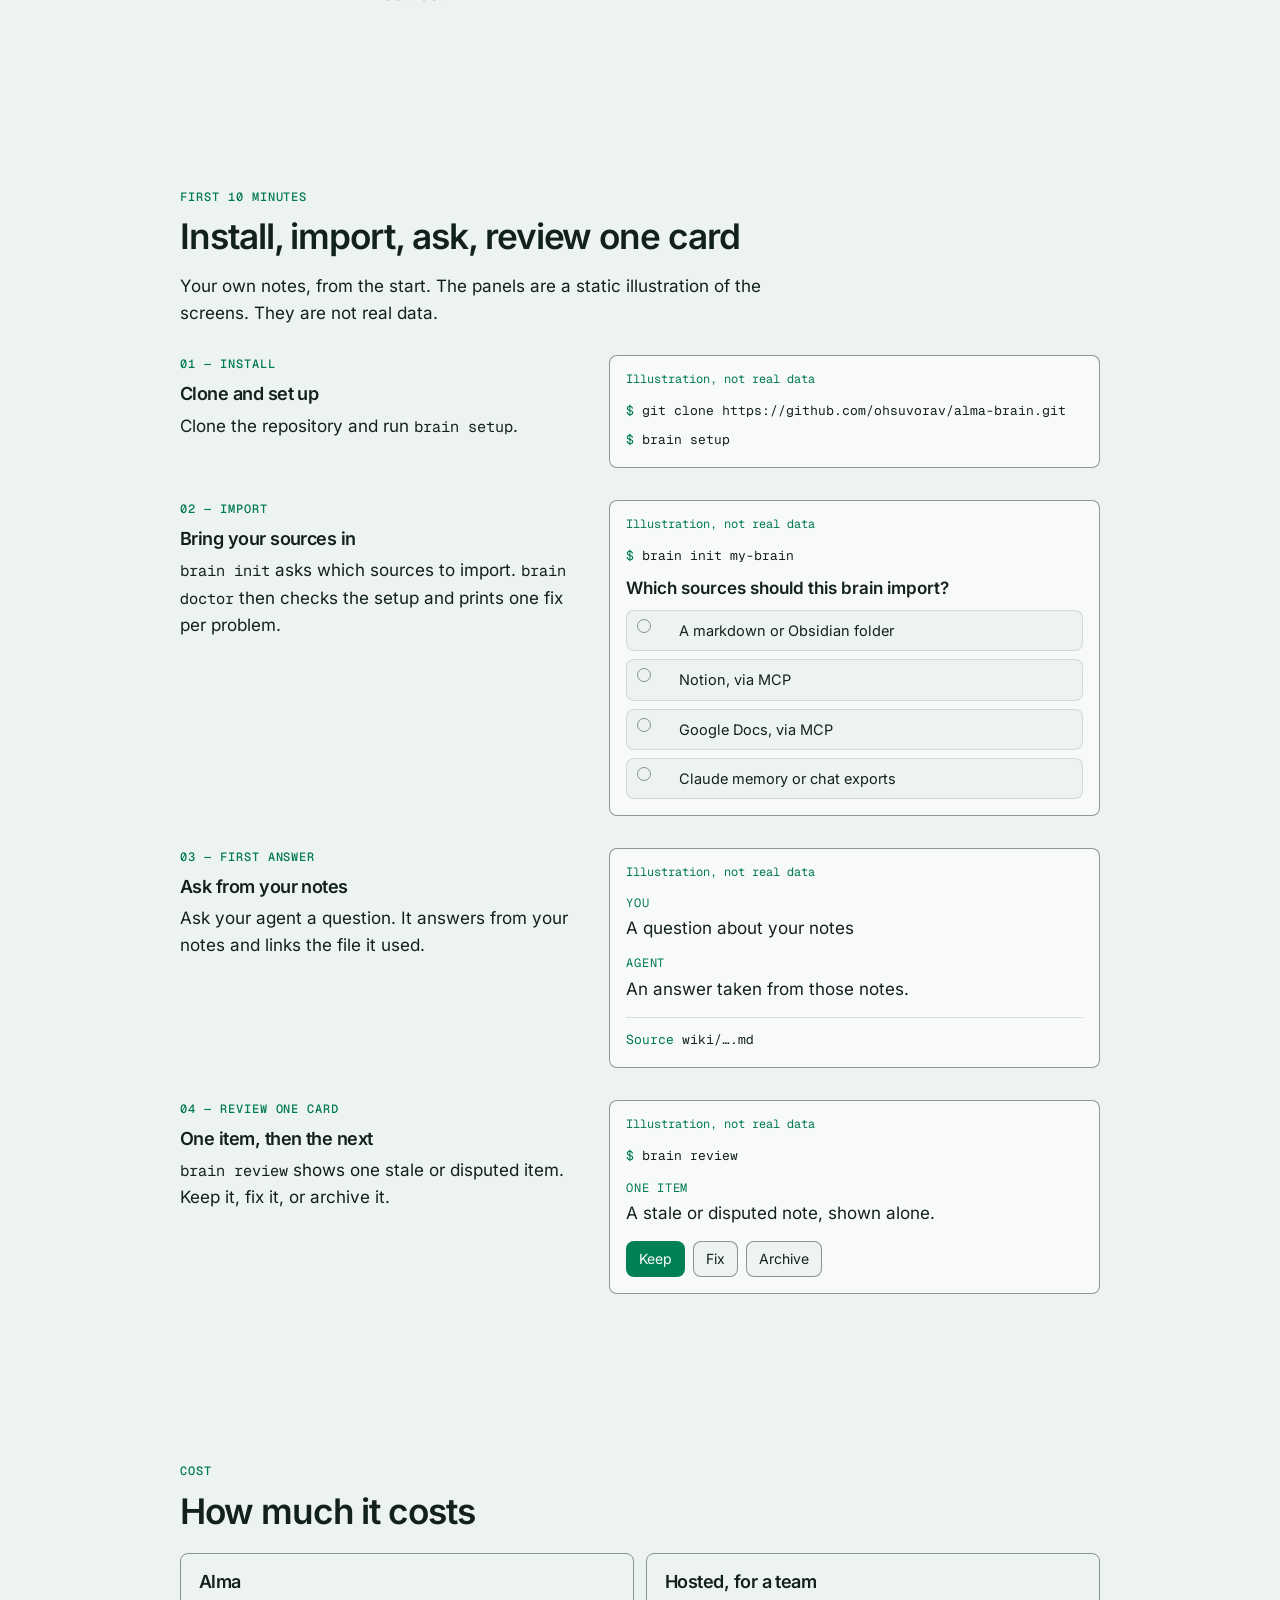
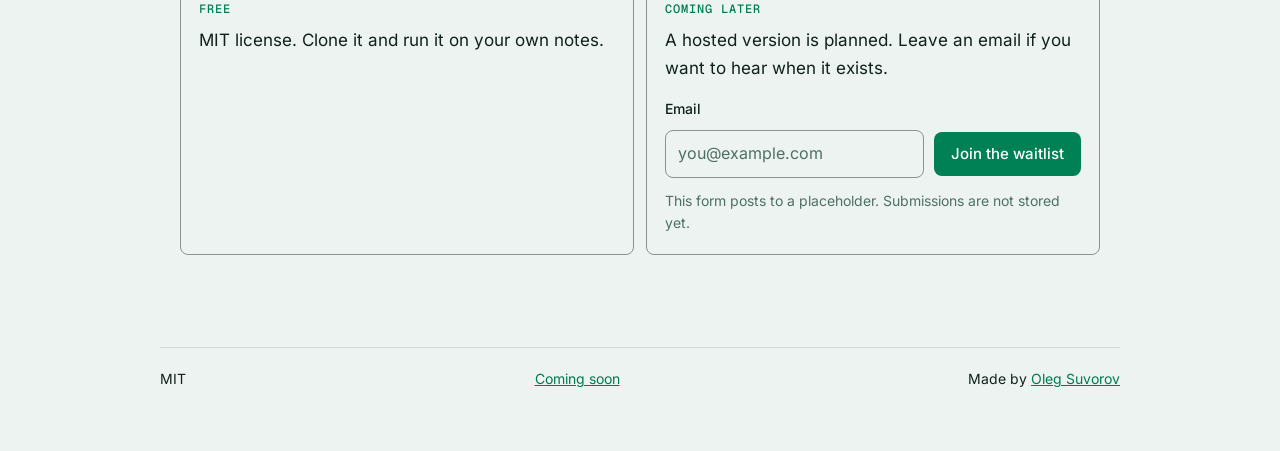
==== commit 55e6c057: "Point the install prompt at the GitHub guide The copy box, llms.txt, and the quickstart note now use" ====
--- a/alma-site/index.html
+++ b/alma-site/index.html
@@ -52,7 +52,7 @@
         <p class="lede">Model-agnostic framework to compound AI context and keep it up to date.</p>
         <div class="prompt-box">
           <div class="prompt-copy">
-            <p class="prompt-body" id="install-prompt">Install Alma by following <a href="INSTALL.md">https://alma.suvorav.com/INSTALL.md</a></p>
+            <p class="prompt-body" id="install-prompt">Install Alma by following <a href="https://github.com/ohsuvorav/alma-brain/blob/main/INSTALL.md">https://github.com/ohsuvorav/alma-brain/blob/main/INSTALL.md</a></p>
             <!-- Agent marks from Simple Icons (https://simpleicons.org), CC0 1.0. Paths are unmodified. Claude and Cursor are from the current set; OpenAI is from simple-icons 15.22.0, the last release that still ships that slug. Claude is #D97757. OpenAI and Cursor are monochrome dark. The names are trademarks of their owners and are shown only to identify where the prompt can be pasted. -->
             <p class="prompt-hint" id="install-hint">or paste in
               <span class="agent-icons">
@@ -62,7 +62,7 @@
               </span>
             </p>
           </div>
-          <button type="button" class="copy-prompt" id="copy-install" data-copy="Install Alma by following https://alma.suvorav.com/INSTALL.md" aria-describedby="install-hint">
+          <button type="button" class="copy-prompt" id="copy-install" data-copy="Install Alma by following https://github.com/ohsuvorav/alma-brain/blob/main/INSTALL.md" aria-describedby="install-hint">
             <span class="copy-prompt-icon" aria-hidden="true">
               <svg class="icon-copy" viewBox="0 0 16 16" width="16" height="16"><rect x="5.5" y="5.5" width="8" height="8" rx="1.3" fill="none" stroke="currentColor" stroke-width="1.3"/><path d="M10.5 5.4V3.7c0-.7-.6-1.3-1.3-1.3H3.7c-.7 0-1.3.6-1.3 1.3v5.5c0 .7.6 1.3 1.3 1.3h1.7" fill="none" stroke="currentColor" stroke-width="1.3"/></svg>
               <svg class="icon-check" viewBox="0 0 16 16" width="16" height="16"><path d="M3.2 8.3 6.4 11.4 12.8 4.6" fill="none" stroke="currentColor" stroke-width="1.6" stroke-linecap="round" stroke-linejoin="round"/></svg>
@@ -414,7 +414,7 @@
         <div class="stack">
           <p><code>brain init</code> asks which sources to import: a markdown or Obsidian folder, Notion or Google Docs via MCP, or Claude memory and chat exports.</p>
           <p>Then ask your agent a question. It answers from your notes, with a link to the source.</p>
-          <p>Or tell your coding agent: install from INSTALL.md.</p>
+          <p>Or tell your coding agent: install from <a href="https://github.com/ohsuvorav/alma-brain/blob/main/INSTALL.md">https://github.com/ohsuvorav/alma-brain/blob/main/INSTALL.md</a>.</p>
           <p>The repository is not public yet. <a href="https://github.com/ohsuvorav/alma-brain">github.com/ohsuvorav/alma-brain</a> is coming soon.</p>
         </div>
         <p id="copy-status" class="visually-hidden" role="status"></p>
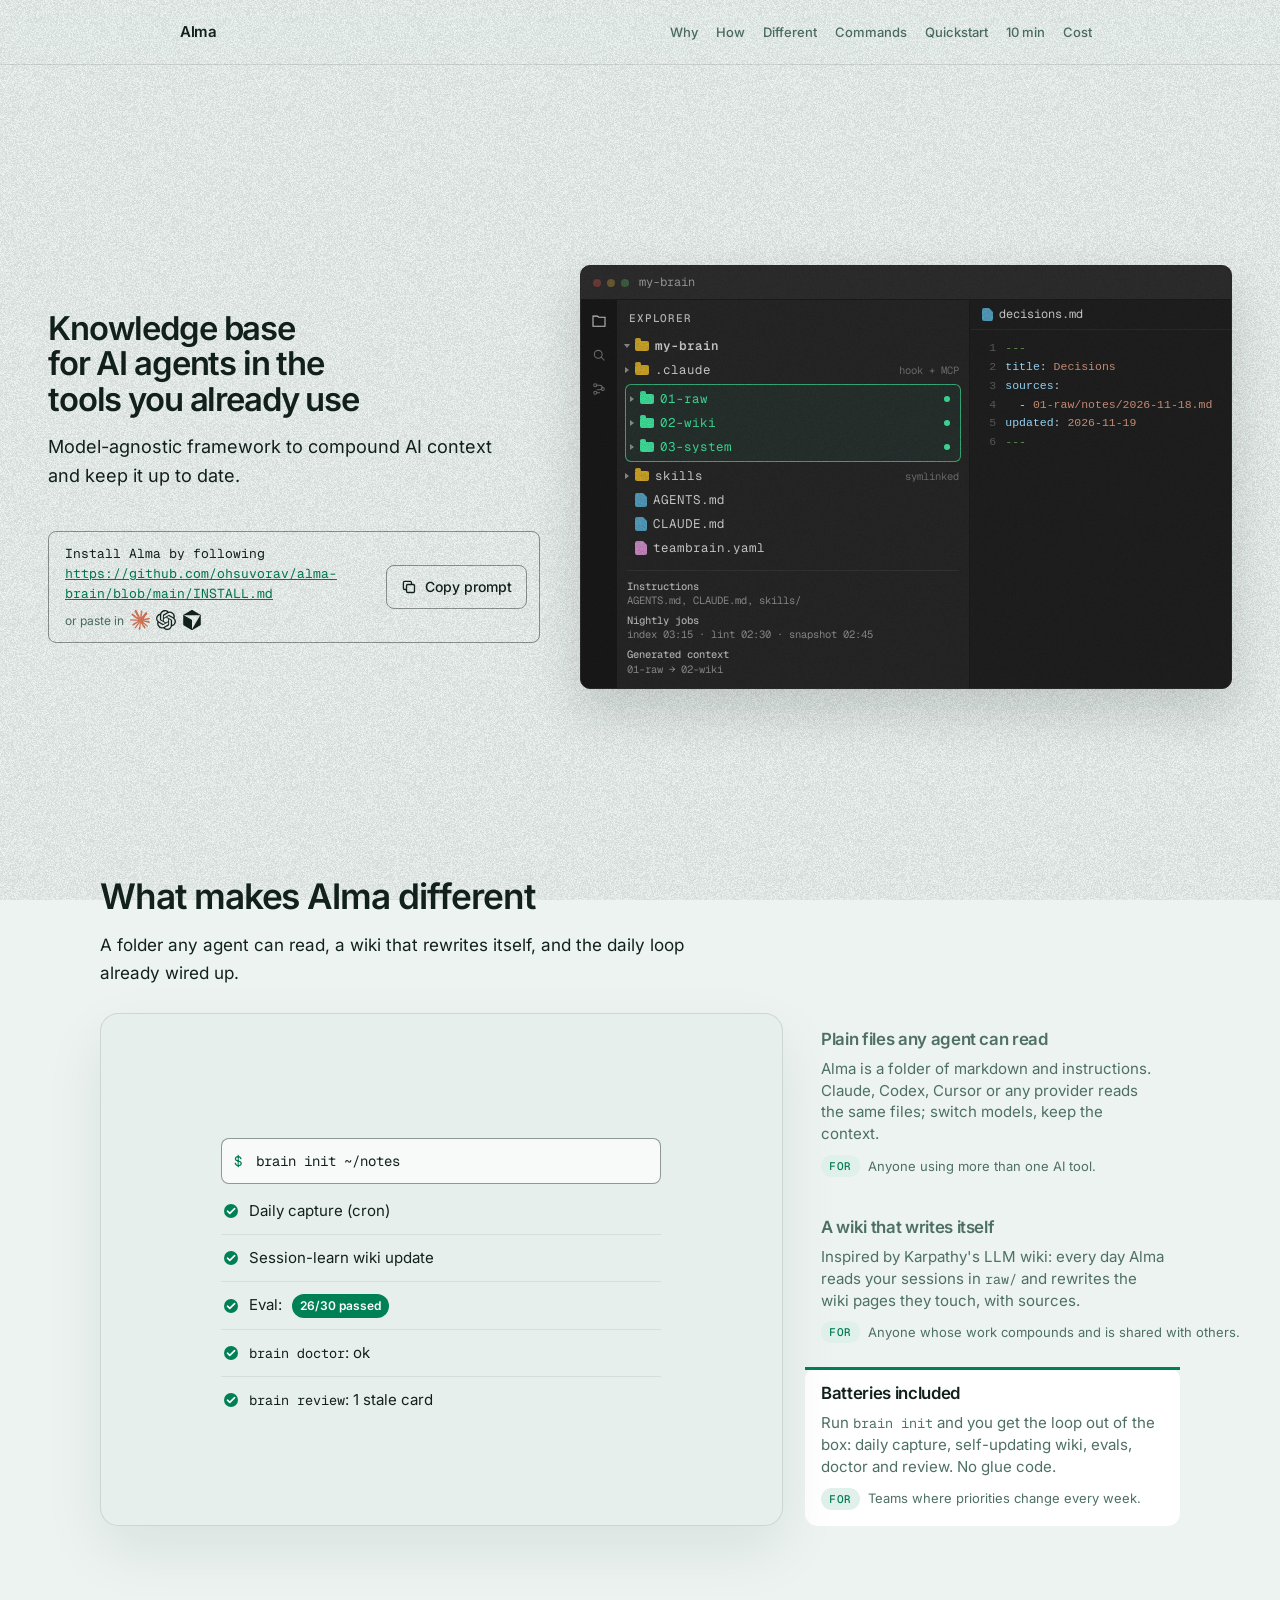
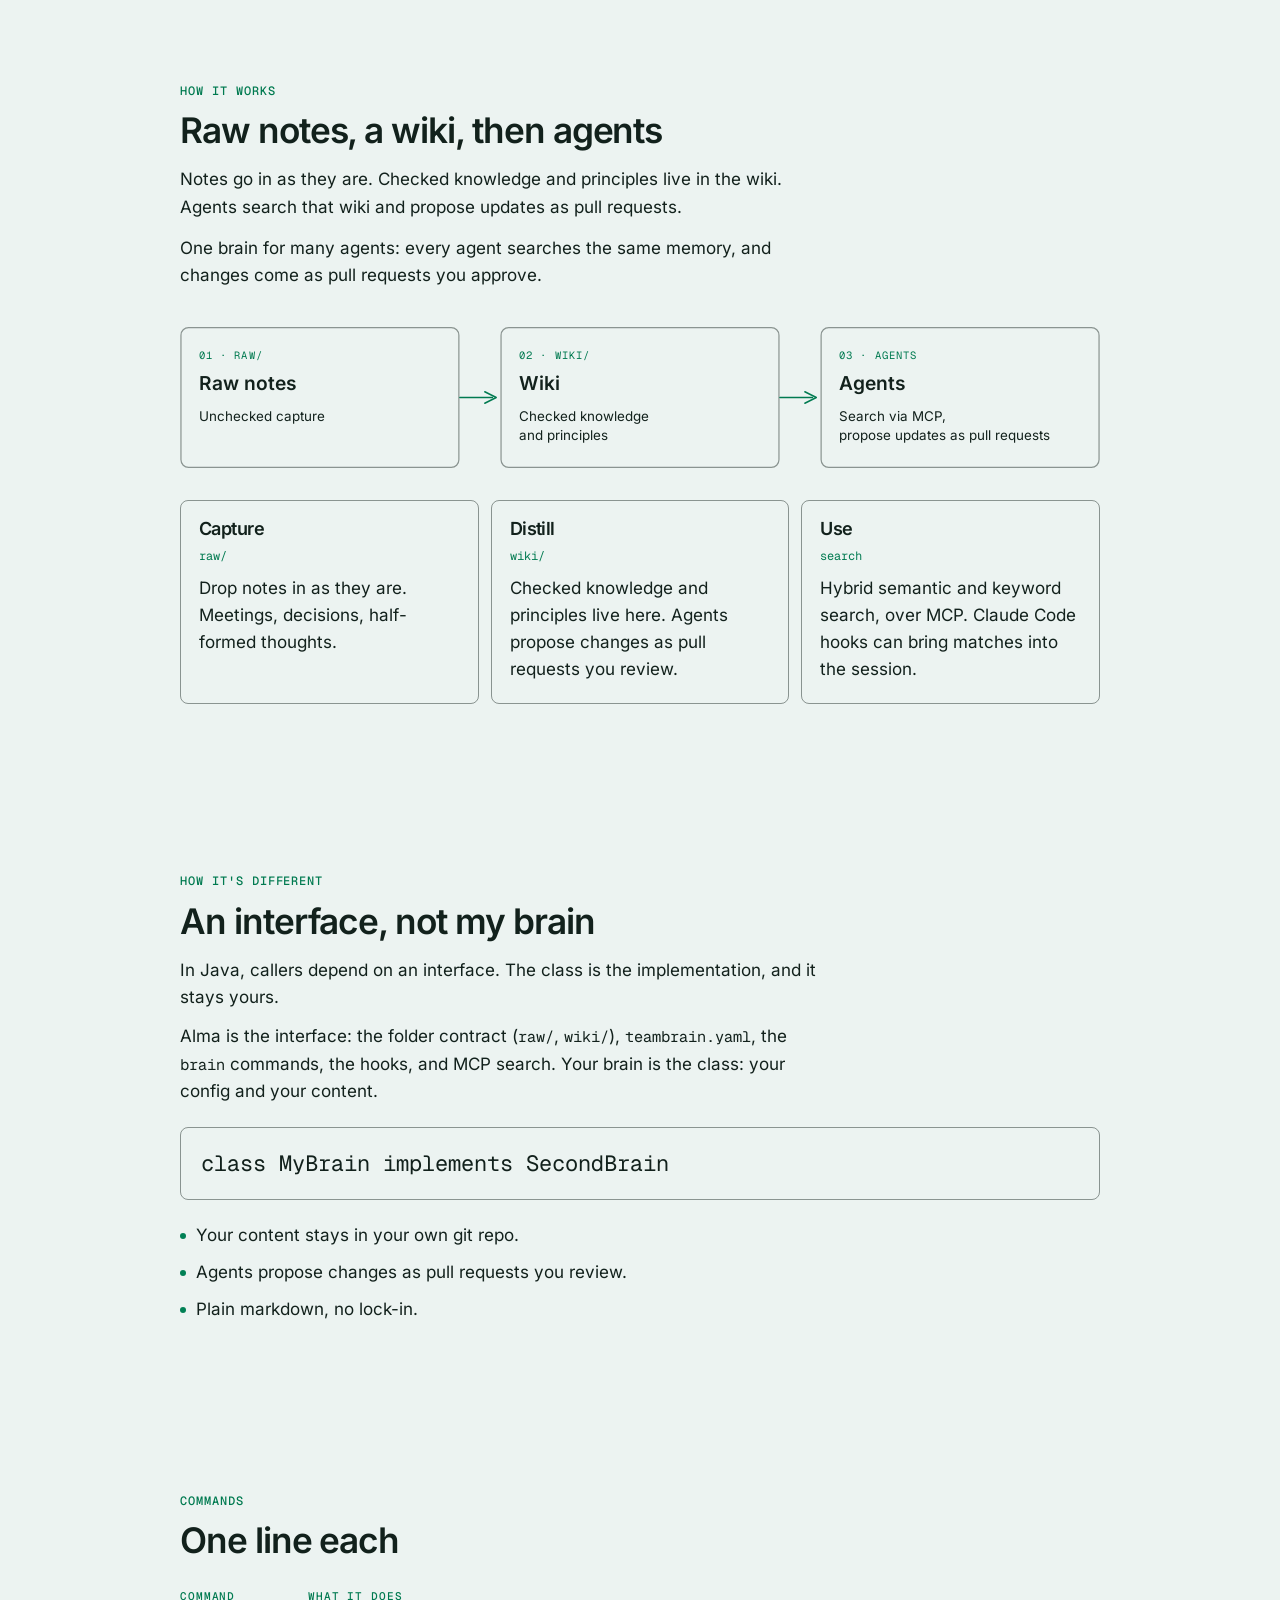
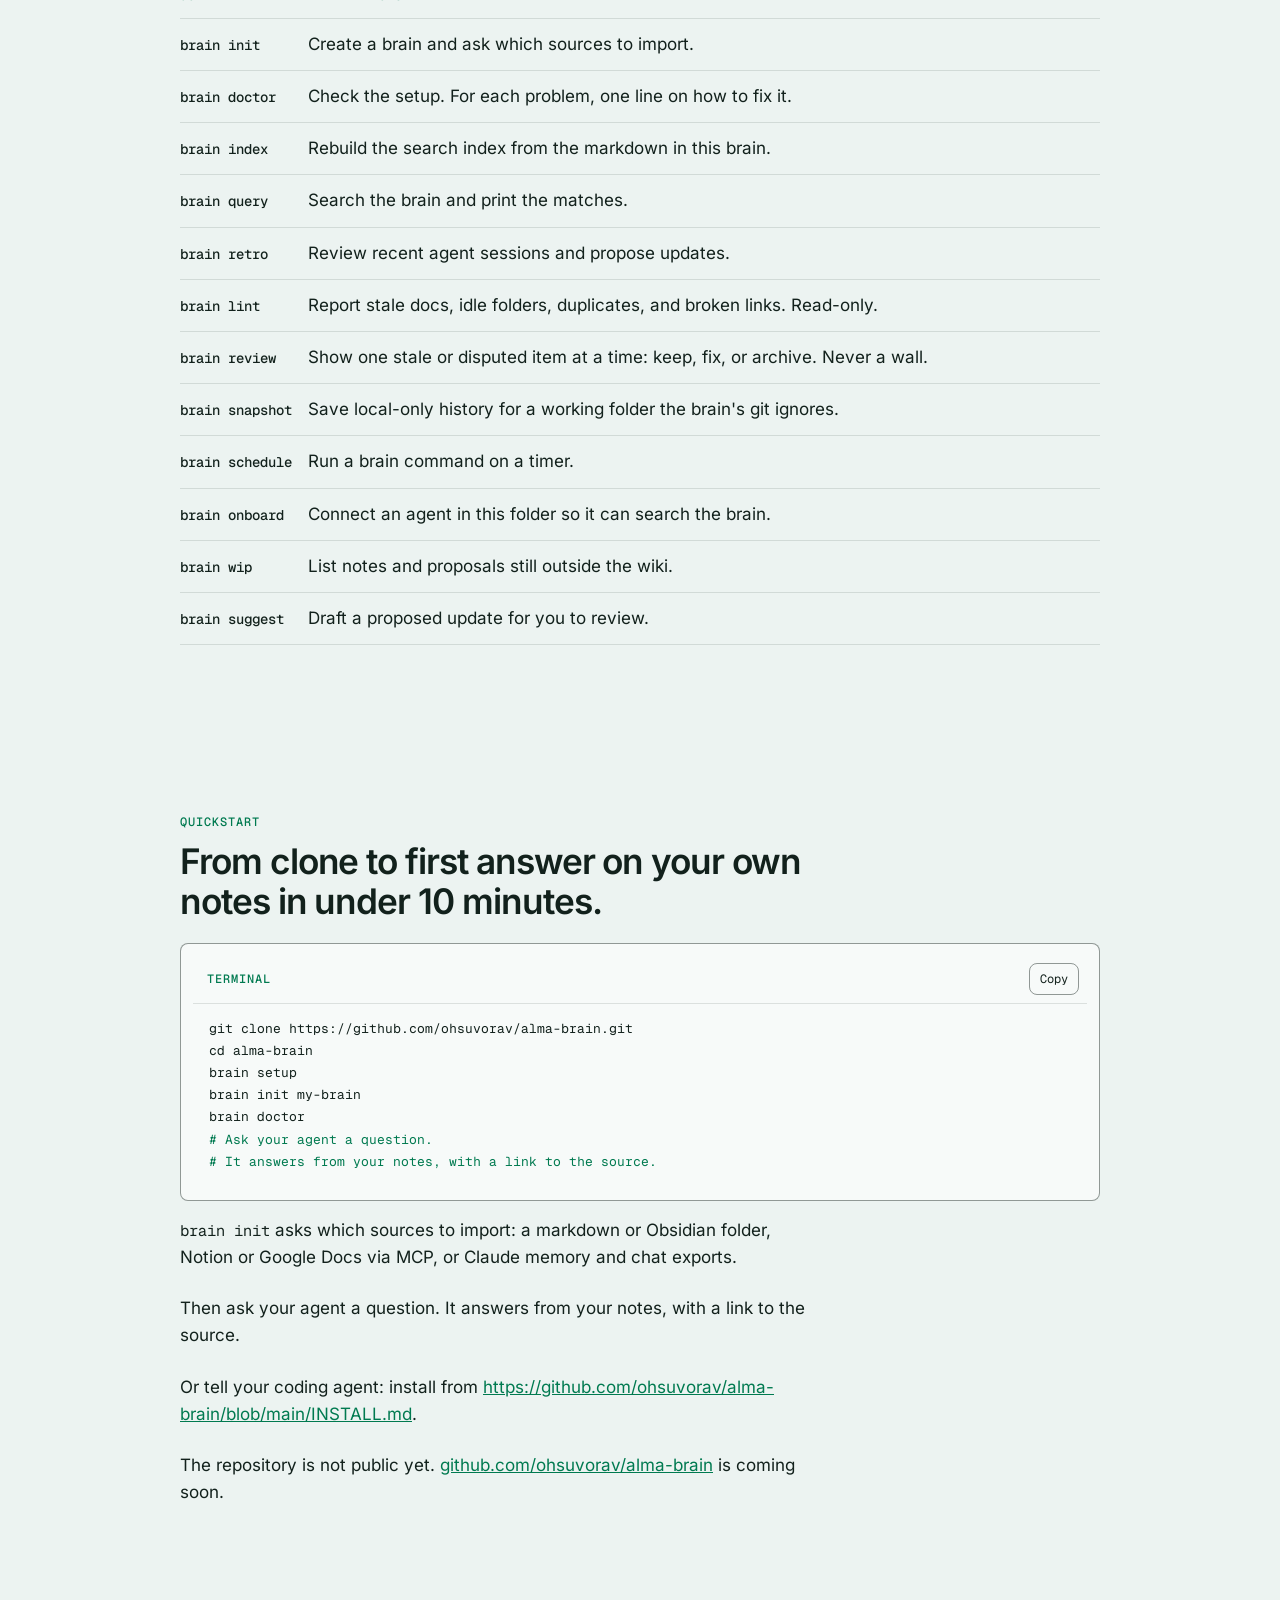
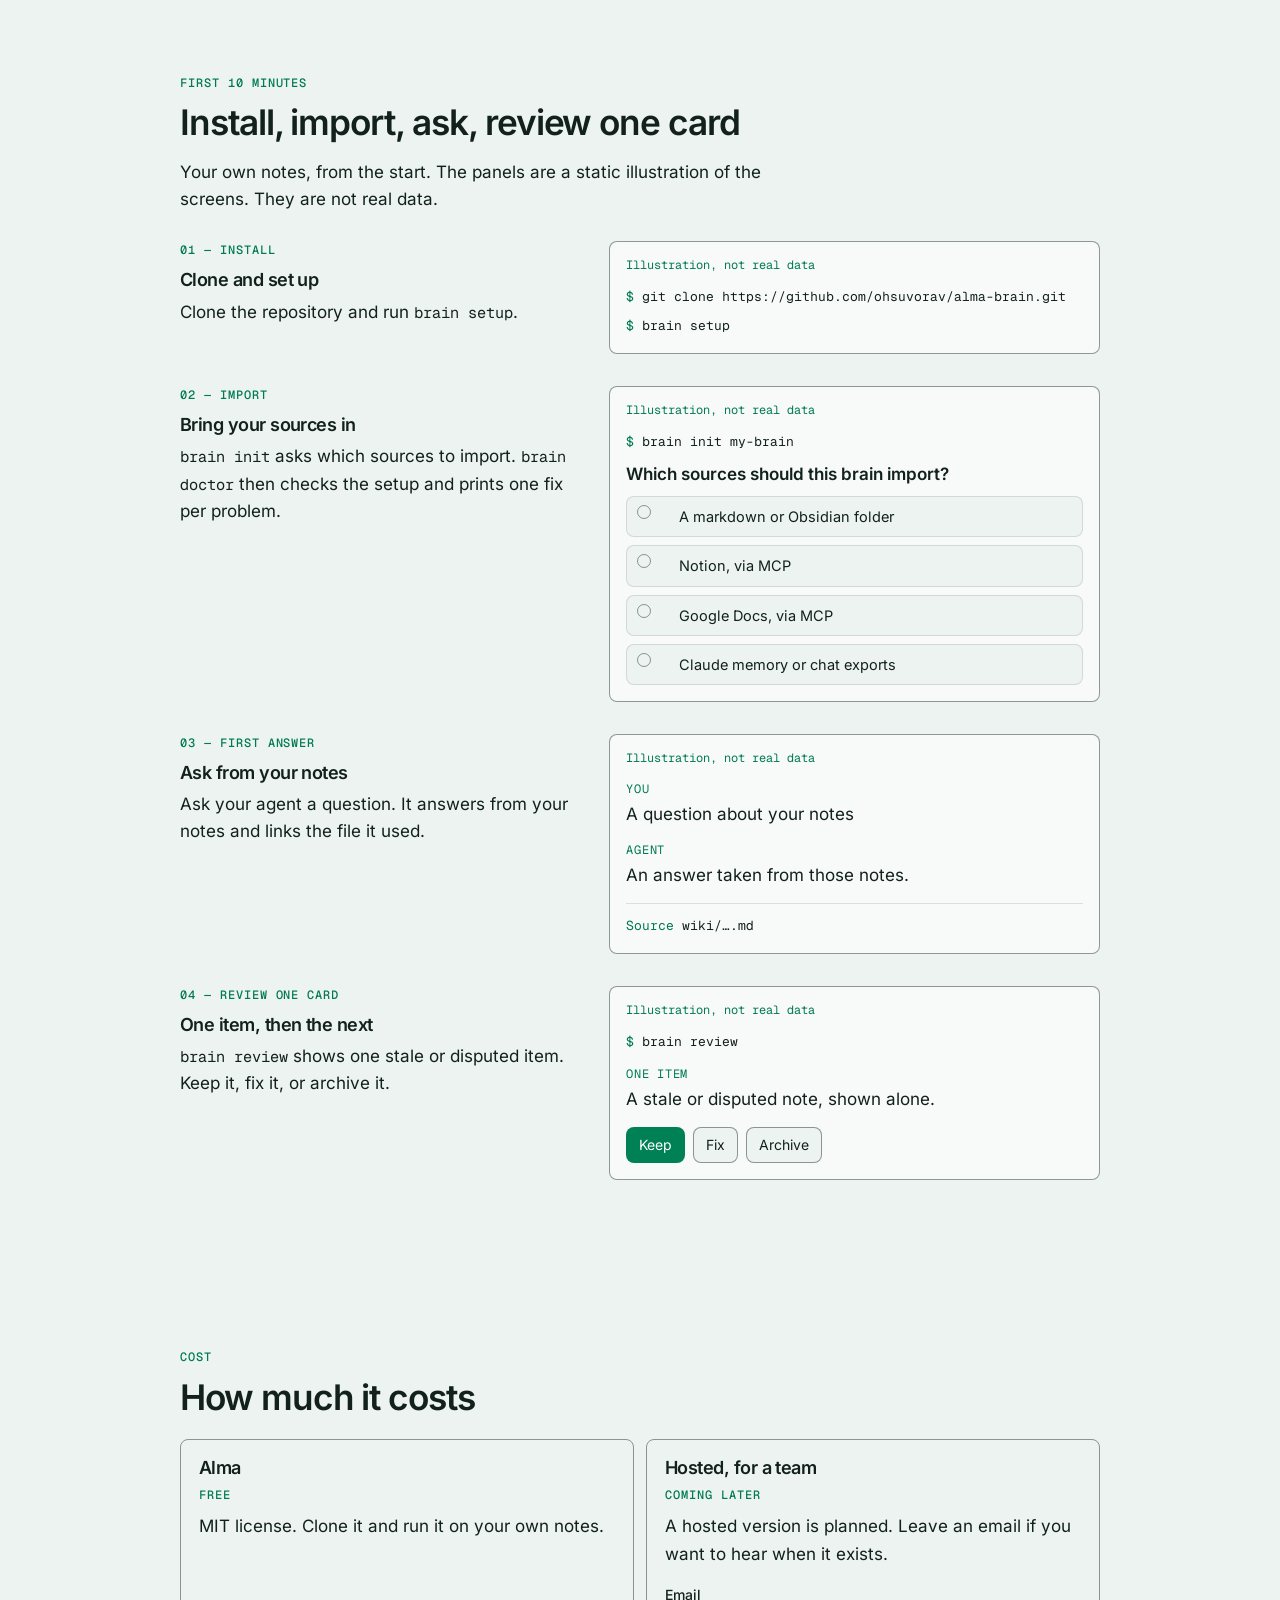
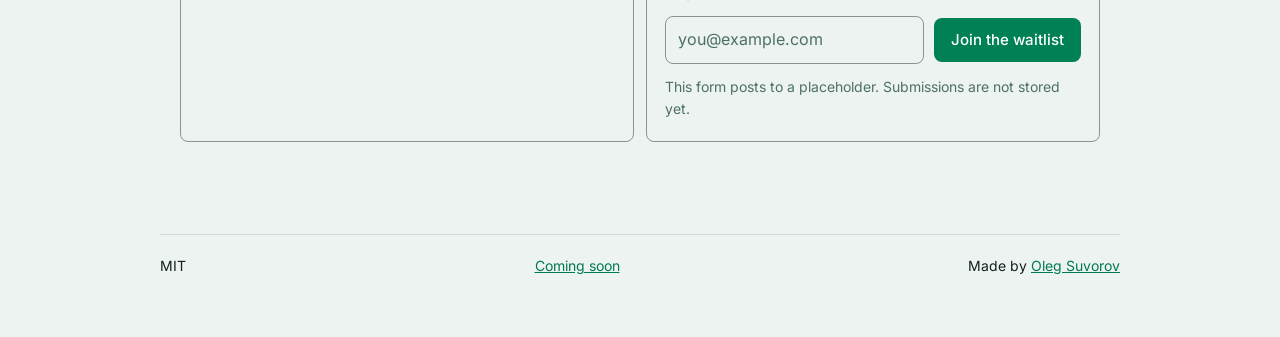
==== commit 7b8ee6b1: "Put a project tree beside the hero copy The desktop hero is two columns: the install prompt on the l" ====
--- a/alma-site/index.html
+++ b/alma-site/index.html
@@ -22,11 +22,6 @@
   <link rel="stylesheet" href="alma.css">
 </head>
 <body>
-<svg class="icon-sprite" aria-hidden="true" focusable="false">
-  <symbol id="icon-claude" viewBox="0 0 24 24"><path fill="currentColor" d="m4.7144 15.9555 4.7174-2.6471.079-.2307-.079-.1275h-.2307l-.7893-.0486-2.6956-.0729-2.3375-.0971-2.2646-.1214-.5707-.1215-.5343-.7042.0546-.3522.4797-.3218.686.0608 1.5179.1032 2.2767.1578 1.6514.0972 2.4468.255h.3886l.0546-.1579-.1336-.0971-.1032-.0972L6.973 9.8356l-2.55-1.6879-1.3356-.9714-.7225-.4918-.3643-.4614-.1578-1.0078.6557-.7225.8803.0607.2246.0607.8925.686 1.9064 1.4754 2.4893 1.8336.3643.3035.1457-.1032.0182-.0728-.164-.2733-1.3539-2.4467-1.445-2.4893-.6435-1.032-.17-.6194c-.0607-.255-.1032-.4674-.1032-.7285L6.287.1335 6.6997 0l.9957.1336.419.3642.6192 1.4147 1.0018 2.2282 1.5543 3.0296.4553.8985.2429.8318.091.255h.1579v-.1457l.1275-1.706.2368-2.0947.2307-2.6957.0789-.7589.3764-.9107.7468-.4918.5828.2793.4797.686-.0668.4433-.2853 1.8517-.5586 2.9021-.3643 1.9429h.2125l.2429-.2429.9835-1.3053 1.6514-2.0643.7286-.8196.85-.9046.5464-.4311h1.0321l.759 1.1293-.34 1.1657-1.0625 1.3478-.8804 1.1414-1.2628 1.7-.7893 1.36.0729.1093.1882-.0183 2.8535-.607 1.5421-.2794 1.8396-.3157.8318.3886.091.3946-.3278.8075-1.967.4857-2.3072.4614-3.4364.8136-.0425.0304.0486.0607 1.5482.1457.6618.0364h1.621l3.0175.2247.7892.522.4736.6376-.079.4857-1.2142.6193-1.6393-.3886-3.825-.9107-1.3113-.3279h-.1822v.1093l1.0929 1.0686 2.0035 1.8092 2.5075 2.3314.1275.5768-.3218.4554-.34-.0486-2.2039-1.6575-.85-.7468-1.9246-1.621h-.1275v.17l.4432.6496 2.3436 3.5214.1214 1.0807-.17.3521-.6071.2125-.6679-.1214-1.3721-1.9246L14.38 17.959l-1.1414-1.9428-.1397.079-.674 7.2552-.3156.3703-.7286.2793-.6071-.4614-.3218-.7468.3218-1.4753.3886-1.9246.3157-1.53.2853-1.9004.17-.6314-.0121-.0425-.1397.0182-1.4328 1.9672-2.1796 2.9446-1.7243 1.8456-.4128.164-.7164-.3704.0667-.6618.4008-.5889 2.386-3.0357 1.4389-1.882.929-1.0868-.0062-.1579h-.0546l-6.3385 4.1164-1.1293.1457-.4857-.4554.0608-.7467.2307-.2429 1.9064-1.3114Z"/></symbol>
-  <symbol id="icon-openai" viewBox="0 0 24 24"><path fill="currentColor" d="M22.2819 9.8211a5.9847 5.9847 0 0 0-.5157-4.9108 6.0462 6.0462 0 0 0-6.5098-2.9A6.0651 6.0651 0 0 0 4.9807 4.1818a5.9847 5.9847 0 0 0-3.9977 2.9 6.0462 6.0462 0 0 0 .7427 7.0966 5.98 5.98 0 0 0 .511 4.9107 6.051 6.051 0 0 0 6.5146 2.9001A5.9847 5.9847 0 0 0 13.2599 24a6.0557 6.0557 0 0 0 5.7718-4.2058 5.9894 5.9894 0 0 0 3.9977-2.9001 6.0557 6.0557 0 0 0-.7475-7.0729zm-9.022 12.6081a4.4755 4.4755 0 0 1-2.8764-1.0408l.1419-.0804 4.7783-2.7582a.7948.7948 0 0 0 .3927-.6813v-6.7369l2.02 1.1686a.071.071 0 0 1 .038.052v5.5826a4.504 4.504 0 0 1-4.4945 4.4944zm-9.6607-4.1254a4.4708 4.4708 0 0 1-.5346-3.0137l.142.0852 4.783 2.7582a.7712.7712 0 0 0 .7806 0l5.8428-3.3685v2.3324a.0804.0804 0 0 1-.0332.0615L9.74 19.9502a4.4992 4.4992 0 0 1-6.1408-1.6464zM2.3408 7.8956a4.485 4.485 0 0 1 2.3655-1.9728V11.6a.7664.7664 0 0 0 .3879.6765l5.8144 3.3543-2.0201 1.1685a.0757.0757 0 0 1-.071 0l-4.8303-2.7865A4.504 4.504 0 0 1 2.3408 7.872zm16.5963 3.8558L13.1038 8.364 15.1192 7.2a.0757.0757 0 0 1 .071 0l4.8303 2.7913a4.4944 4.4944 0 0 1-.6765 8.1042v-5.6772a.79.79 0 0 0-.407-.667zm2.0107-3.0231l-.142-.0852-4.7735-2.7818a.7759.7759 0 0 0-.7854 0L9.409 9.2297V6.8974a.0662.0662 0 0 1 .0284-.0615l4.8303-2.7866a4.4992 4.4992 0 0 1 6.6802 4.66zM8.3065 12.863l-2.02-1.1638a.0804.0804 0 0 1-.038-.0567V6.0742a4.4992 4.4992 0 0 1 7.3757-3.4537l-.142.0805L8.704 5.459a.7948.7948 0 0 0-.3927.6813zm1.0976-2.3654l2.602-1.4998 2.6069 1.4998v2.9994l-2.5974 1.4997-2.6067-1.4997Z"/></symbol>
-  <symbol id="icon-cursor" viewBox="0 0 24 24"><path fill="currentColor" d="M11.503.131 1.891 5.678a.84.84 0 0 0-.42.726v11.188c0 .3.162.575.42.724l9.609 5.55a1 1 0 0 0 .998 0l9.61-5.55a.84.84 0 0 0 .42-.724V6.404a.84.84 0 0 0-.42-.726L12.497.131a1.01 1.01 0 0 0-.996 0M2.657 6.338h18.55c.263 0 .43.287.297.515L12.23 22.918c-.062.107-.229.064-.229-.06V12.335a.59.59 0 0 0-.295-.51l-9.11-5.257c-.109-.063-.064-.23.061-.23"/></symbol>
-</svg>
   <a class="skip" href="#content">Skip to content</a>
 
   <header class="site-header">
@@ -46,7 +41,7 @@
 
   <main id="content">
     <section class="hero">
-      <div class="wrap hero-center">
+      <div class="wrap hero-split">
         <div class="hero-copy">
         <h1>Knowledge base for AI agents in the tools you already use</h1>
         <p class="lede">Model-agnostic framework to compound AI context and keep it up to date.</p>
@@ -75,57 +70,51 @@
         </div>
         <p id="install-copy-status" class="visually-hidden" role="status" aria-live="polite"></p>
         </div>
-        <div class="stack" role="group" aria-label="Your agents read Alma, and Alma gives you the result">
-          <article class="stack-card">
-            <p class="stack-name">Your agents</p>
-            <ul class="stack-rows">
-              <li><svg class="agent-icon claude" viewBox="0 0 24 24" width="18" height="18" role="img" aria-label="Claude Code"><use href="#icon-claude"/></svg><span>Claude Code</span></li>
-              <li><svg class="agent-icon mono" viewBox="0 0 24 24" width="18" height="18" role="img" aria-label="Codex"><use href="#icon-openai"/></svg><span>Codex</span></li>
-              <li><svg class="agent-icon mono" viewBox="0 0 24 24" width="18" height="18" role="img" aria-label="Cursor"><use href="#icon-cursor"/></svg><span>Cursor</span></li>
-              <li><span class="stack-plain">your skills</span></li>
-              <li><span class="stack-plain">your MCPs</span></li>
-            </ul>
-          </article>
-          <div class="stack-link">
-            <span>reads</span>
-            <svg viewBox="0 0 64 16" width="64" height="16" aria-hidden="true"><path d="M1 8h54M48 3l7 5-7 5" fill="none" stroke="currentColor" stroke-width="1.4" stroke-linecap="round" stroke-linejoin="round"/></svg>
-          </div>
-          <article class="stack-card stack-alma">
-            <p class="stack-name">Alma</p>
-            <p class="stack-kicker">Instructions</p>
-            <div class="inst">
-              <div>
-                <p class="inst-title"><code>AGENTS.md</code> / <code>CLAUDE.md</code></p>
-                <p class="inst-sub">one set of rules for every agent</p>
-              </div>
-              <div>
-                <p class="inst-title"><code>skills/</code></p>
-                <p class="inst-sub">shared, symlinked per tool</p>
-              </div>
-            </div>
-            <div class="alma-row">
-              <p class="inst-title">Wiki</p>
-              <p class="inst-sub"><code>raw/</code> → <code>wiki/</code>, with sources</p>
-            </div>
-            <div class="alma-row">
-              <p class="inst-title">Keeps it current</p>
-              <p class="flowline">capture → session-learn → stale review → eval</p>
-            </div>
-          </article>
-          <div class="stack-link">
-            <span>gives you</span>
-            <svg viewBox="0 0 64 16" width="64" height="16" aria-hidden="true"><path d="M1 8h54M48 3l7 5-7 5" fill="none" stroke="currentColor" stroke-width="1.4" stroke-linecap="round" stroke-linejoin="round"/></svg>
-          </div>
-          <article class="stack-card">
-            <p class="stack-name">You get</p>
-            <ul class="stack-rows">
-              <li><span class="stack-plain">A wiki that compounds</span></li>
-              <li><span class="stack-plain">Context that stays up to date</span></li>
-              <li><span class="stack-plain">Same memory in every tool</span></li>
-              <li><span class="stack-plain">Nightly jobs, no glue code</span></li>
-            </ul>
-          </article>
-        </div>
+        <figure class="ide" aria-label="An Alma project in an editor. Instructions are AGENTS.md, CLAUDE.md, and skills, symlinked per tool. Nightly jobs are index at 03:15, lint at 02:30, and snapshot at 02:45, in teambrain.yaml and 03-system. 01-raw, your notes and imports, is written to 02-wiki with sources.">
+          <div class="ide-title">
+            <span class="ide-lights" aria-hidden="true"><i></i><i></i><i></i></span>
+            <span class="ide-title-name">my-brain</span>
+          </div>
+          <div class="ide-body">
+            <div class="ide-activity" aria-hidden="true">
+              <svg viewBox="0 0 24 24"><path d="M4 5.5h6.2l1.3 1.6H20V19H4z" fill="none" stroke="currentColor" stroke-width="1.4"/></svg>
+              <svg viewBox="0 0 24 24"><circle cx="11" cy="11" r="5.2" fill="none" stroke="currentColor" stroke-width="1.4"/><path d="M15.2 15.2 19 19" fill="none" stroke="currentColor" stroke-width="1.4" stroke-linecap="round"/></svg>
+              <svg viewBox="0 0 24 24"><circle cx="7" cy="7" r="2" fill="none" stroke="currentColor" stroke-width="1.4"/><circle cx="7" cy="17" r="2" fill="none" stroke="currentColor" stroke-width="1.4"/><circle cx="17" cy="12" r="2" fill="none" stroke="currentColor" stroke-width="1.4"/><path d="M9 7h4.2a3 3 0 0 1 0 6H9m0 4h4.2" fill="none" stroke="currentColor" stroke-width="1.4"/></svg>
+            </div>
+            <div class="ide-side">
+              <p class="ide-side-head"><span>Explorer</span></p>
+              <ul class="ide-tree">
+                <li class="is-root"><i class="tw open"></i><i class="fd"></i><span>my-brain</span></li>
+                <li><i class="tw"></i><i class="fd"></i><span>.claude</span><span class="ide-aside">hook + MCP</span></li>
+                <li class="ide-hot">
+                  <ul>
+                    <li><i class="tw"></i><i class="fd"></i><span>01-raw</span><i class="ide-dot"></i></li>
+                    <li><i class="tw"></i><i class="fd"></i><span>02-wiki</span><i class="ide-dot"></i></li>
+                    <li><i class="tw"></i><i class="fd"></i><span>03-system</span><i class="ide-dot"></i></li>
+                  </ul>
+                </li>
+                <li><i class="tw"></i><i class="fd"></i><span>skills</span><span class="ide-aside">symlinked</span></li>
+                <li><i class="tw file"></i><i class="md"></i><span>AGENTS.md</span></li>
+                <li><i class="tw file"></i><i class="md"></i><span>CLAUDE.md</span></li>
+                <li><i class="tw file"></i><i class="ym"></i><span>teambrain.yaml</span></li>
+              </ul>
+              <ul class="ide-legend">
+                <li><span>Instructions</span> AGENTS.md, CLAUDE.md, skills/</li>
+                <li><span>Nightly jobs</span> index 03:15 · lint 02:30 · snapshot 02:45</li>
+                <li><span>Generated context</span> 01-raw → 02-wiki</li>
+              </ul>
+            </div>
+            <div class="ide-code">
+              <p class="ide-tab"><i class="md"></i>decisions.md</p>
+              <pre><code><span class="ln">1</span><span class="cm">---</span>
+<span class="ln">2</span><span class="k">title</span>: <span class="s">Decisions</span>
+<span class="ln">3</span><span class="k">sources</span>:
+<span class="ln">4</span>  - <span class="s">01-raw/notes/2026-11-18.md</span>
+<span class="ln">5</span><span class="k">updated</span>: <span class="s">2026-11-19</span>
+<span class="ln">6</span><span class="cm">---</span></code></pre>
+            </div>
+          </div>
+        </figure>
       </div>
     </section>
 
--- a/alma-site/alma.css
+++ b/alma-site/alma.css
@@ -251,138 +251,246 @@
 .hero-copy {
   display: flex;
   flex-direction: column;
-  align-items: center;
-  text-align: center;
-}
-
-.hero h1, .hero .lede { margin-left: auto; margin-right: auto; }
-
-.icon-sprite {
-  position: absolute;
+  align-items: flex-start;
+  text-align: left;
+  min-width: 0;
+}
+
+.hero-split { display: grid; gap: 28px; align-items: center; }
+
+.ide {
+  margin: 0;
+  min-width: 0;
+  max-width: 100%;
+  color: #CCCCCC;
+  background: #1E1E1E;
+  border: 1px solid #2A2A2A;
+  border-radius: 10px;
+  box-shadow: 0 22px 50px rgba(16, 32, 26, 0.16);
+  overflow: hidden;
+  font-family: "Geist Mono", ui-monospace, monospace;
+}
+
+.ide-title {
+  display: flex;
+  align-items: center;
+  gap: 10px;
+  height: 34px;
+  padding: 0 12px;
+  background: #2C2C2C;
+  border-bottom: 1px solid #1A1A1A;
+}
+
+.ide-lights { display: inline-flex; gap: 6px; }
+.ide-lights i {
+  width: 8px;
+  height: 8px;
+  border-radius: 50%;
+  background: #4A4A4A;
+}
+.ide-lights i:nth-child(1) { background: #6B3A38; }
+.ide-lights i:nth-child(2) { background: #6B5A32; }
+.ide-lights i:nth-child(3) { background: #3D5C40; }
+
+.ide-title-name {
+  font-size: 12px;
+  color: #9A9A9A;
+}
+
+.ide-body {
+  display: grid;
+  grid-template-columns: 36px minmax(0, 1.15fr) minmax(0, 0.85fr);
+  min-height: 0;
+}
+
+.ide-activity {
+  display: flex;
+  flex-direction: column;
+  align-items: center;
+  gap: 16px;
+  padding-top: 12px;
+  background: #181818;
+  color: #6E6E6E;
+}
+
+.ide-activity svg { width: 18px; height: 18px; display: block; }
+.ide-activity svg:first-child { color: #CCCCCC; }
+
+.ide-side {
+  min-width: 0;
+  background: #252526;
+  border-right: 1px solid #1A1A1A;
+  padding-bottom: 10px;
+}
+
+.ide-side-head {
+  margin: 0;
+  padding: 10px 12px 6px;
+  font-size: 11px;
+  font-weight: 500;
+  letter-spacing: 0.08em;
+  text-transform: uppercase;
+  color: #BBBBBB;
+}
+
+.ide-tree, .ide-tree ul, .ide-legend { list-style: none; margin: 0; }
+
+.ide-tree > li,
+.ide-hot li {
+  display: flex;
+  align-items: center;
+  gap: 6px;
+  min-height: 24px;
+  padding: 0 10px 0 8px;
+  font-size: 12.5px;
+  line-height: 1;
+  color: #CCCCCC;
+  white-space: nowrap;
+}
+
+.ide-tree > li.is-root { font-weight: 600; }
+
+.ide-tree > li.ide-hot {
+  display: block;
+  margin: 2px 8px;
+  padding: 2px 0;
+  border: 1px solid rgba(61, 220, 151, 0.72);
+  border-radius: 6px;
+  background: rgba(61, 220, 151, 0.06);
+}
+
+.ide-hot li { color: #3DDC97; padding-left: 4px; }
+
+.tw, .fd, .md, .ym, .ide-dot { flex: none; }
+
+.tw {
   width: 0;
   height: 0;
+  border-top: 3px solid transparent;
+  border-bottom: 3px solid transparent;
+  border-left: 4px solid #8A8A8A;
+}
+
+.tw.open { transform: rotate(90deg); }
+.tw.file { visibility: hidden; }
+
+.fd {
+  width: 14px;
+  height: 10px;
+  margin-top: 1px;
+  border-radius: 1px 2px 2px 2px;
+  background: #C9A227;
+  position: relative;
+}
+
+.fd::before {
+  content: "";
+  position: absolute;
+  top: -3px;
+  left: 0;
+  width: 6px;
+  height: 3px;
+  border-radius: 2px 2px 0 0;
+  background: #C9A227;
+}
+
+.ide-hot .fd,
+.ide-hot .fd::before { background: #3DDC97; }
+
+.md, .ym {
+  width: 12px;
+  height: 14px;
+  border-radius: 2px;
+  background: #519ABA;
+  position: relative;
+}
+
+.ym { background: #C586C0; }
+
+.md::after, .ym::after {
+  content: "";
+  position: absolute;
+  right: 0;
+  top: 0;
+  border-width: 0 4px 4px 0;
+  border-style: solid;
+  border-color: #252526 #252526 transparent transparent;
+}
+
+.ide-dot {
+  width: 6px;
+  height: 6px;
+  margin-left: auto;
+  border-radius: 50%;
+  background: #3DDC97;
+}
+
+.ide-aside {
+  margin-left: auto;
+  font-size: 10.5px;
+  color: #6E6E6E;
+}
+
+.ide-legend {
+  display: grid;
+  gap: 6px;
+  margin: 10px 10px 2px;
+  padding-top: 8px;
+  border-top: 1px solid #333333;
+  font-size: 10.5px;
+  line-height: 1.35;
+  color: #8A8A8A;
+}
+
+.ide-legend li { min-width: 0; }
+.ide-legend span {
+  display: block;
+  color: #B5B5B5;
+  font-weight: 500;
+}
+
+.ide-code {
+  min-width: 0;
+  background: #1E1E1E;
+}
+
+.ide-tab {
+  display: flex;
+  align-items: center;
+  gap: 6px;
+  height: 30px;
+  margin: 0;
+  padding: 0 12px;
+  background: #1E1E1E;
+  border-bottom: 1px solid #2A2A2A;
+  font-size: 12px;
+  color: #CCCCCC;
+}
+
+.ide-tab .md { width: 11px; height: 13px; }
+.ide-tab .md::after { border-color: #1E1E1E #1E1E1E transparent transparent; }
+
+.ide-code pre {
+  margin: 0;
+  padding: 8px 10px 12px;
   overflow: hidden;
-}
-
-.stack {
-  display: flex;
-  flex-direction: column;
-  align-items: stretch;
-  gap: 10px;
-  width: min(1120px, 100%);
-  margin: 36px auto 0;
-  color: #12211C;
-}
-
-.stack-card {
-  background: #F7FAF9;
-  border: 1px solid rgba(18, 33, 28, 0.14);
-  border-radius: 1rem;
-  padding: 14px 14px 12px;
-  box-shadow: 0 14px 36px rgba(16, 32, 26, 0.05);
-}
-
-.stack-alma {
-  border: 1.5px solid #008055;
-  background: #ffffff;
-  box-shadow: 0 16px 40px rgba(0, 128, 85, 0.1);
-}
-
-.stack-name {
-  margin: 0 0 10px;
-  font-size: 15px;
-  font-weight: 600;
-  letter-spacing: -0.02em;
-  color: #12211C;
-}
-
-.stack-rows { list-style: none; margin: 0; }
-
-.stack-rows li {
-  display: flex;
-  align-items: center;
-  gap: 10px;
-  min-height: 34px;
-  border-top: 1px solid rgba(18, 33, 28, 0.08);
-  font-size: 14px;
-  color: #12211C;
-}
-
-.stack-rows li:first-child { border-top: 0; }
-
-.stack-plain { line-height: 1.3; }
-
-.stack-card .agent-icon.mono { color: #12211C; }
-
-.stack-link {
-  display: flex;
-  flex-direction: column;
-  align-items: center;
-  justify-content: center;
-  gap: 4px;
-  color: #007A50;
-  font-family: "Geist Mono", ui-monospace, monospace;
-  font-size: 12px;
-  font-weight: 500;
-}
-
-.stack-link svg { transform: rotate(90deg); }
-
-.stack-kicker {
-  margin: 0 0 8px;
-  font-family: "Geist Mono", ui-monospace, monospace;
-  font-size: 11px;
-  font-weight: 500;
-  letter-spacing: 0.08em;
-  text-transform: uppercase;
-  color: #007A50;
-}
-
-.inst {
-  display: grid;
-  grid-template-columns: 1fr 1fr;
-  gap: 8px;
-}
-
-.inst > div,
-.alma-row {
-  background: #F7FAF9;
-  border: 1px solid rgba(18, 33, 28, 0.08);
-  border-radius: 0.7rem;
-  padding: 10px 10px 9px;
-}
-
-.alma-row { margin-top: 8px; }
-
-.inst-title {
-  margin: 0;
-  font-size: 13px;
-  font-weight: 600;
-  letter-spacing: -0.01em;
-  line-height: 1.35;
-  color: #12211C;
-}
-
-.inst-title code,
-.inst-sub code {
-  font-family: "Geist Mono", ui-monospace, monospace;
-  font-size: 0.92em;
-}
-
-.inst-sub {
-  margin: 4px 0 0;
-  font-size: 12px;
-  line-height: 1.35;
-  color: #4E7064;
-}
-
-.flowline {
-  margin: 6px 0 0;
-  font-family: "Geist Mono", ui-monospace, monospace;
-  font-size: 12px;
-  line-height: 1.45;
-  color: #12211C;
-}
+  font-family: inherit;
+  font-size: 11.5px;
+  line-height: 1.55;
+  color: #D4D4D4;
+}
+
+.ide-code .ln {
+  display: inline-block;
+  width: 1.4em;
+  margin-right: 0.8em;
+  color: #5A5A5A;
+  text-align: right;
+}
+
+.ide-code .cm { color: #6A9955; }
+.ide-code .k { color: #9CDCFE; }
+.ide-code .s { color: #CE9178; }
 
 .prompt-box {
   display: flex;
@@ -1319,34 +1427,34 @@
   .anchors { display: flex; margin-left: auto; }
 }
 
-@media (min-width: 980px) {
-  .stack {
-    display: grid;
-    grid-template-columns: minmax(190px, 0.9fr) auto minmax(300px, 1.35fr) auto minmax(200px, 0.95fr);
-    gap: 0 14px;
-    align-items: stretch;
-    margin-top: 48px;
-  }
-  .stack-link svg { transform: none; }
-}
-
-@media (max-width: 520px) {
-  .inst { grid-template-columns: 1fr; }
-}
-
-@media (min-width: 1100px) {
+@media (min-width: 1024px) {
   .hero {
     box-sizing: border-box;
-    min-height: calc(100vh - 108px);
-    padding: 76px 0 0;
+    display: flex;
+    align-items: center;
+    min-height: calc(100vh - 104px);
+    padding: 28px 0 0;
   }
-  .hero .wrap { width: min(1120px, calc(100% - 48px)); }
+  .hero .wrap { width: min(1240px, calc(100% - 56px)); }
+  .hero-split {
+    grid-template-columns: minmax(0, 0.86fr) minmax(340px, 1.14fr);
+    gap: 40px;
+    width: 100%;
+  }
   .hero h1 {
-    font-size: clamp(2.15rem, 2.7vw, 2.85rem);
-    max-width: 14em;
-    margin-bottom: 20px;
+    font-size: clamp(2.05rem, 2.5vw, 2.7rem);
+    max-width: 11em;
+    margin-bottom: 16px;
   }
-  .hero .prompt-box { margin-top: 48px; }
-  .stack { margin-top: 56px; }
-  .why { padding-top: 18px; }
-}
+  .hero .lede { max-width: 28rem; }
+  .hero .prompt-box { margin-top: 28px; }
+  .why { padding-top: 16px; }
+}
+
+@media (max-width: 1023px) {
+  .ide-body { grid-template-columns: 32px minmax(0, 1fr); }
+  .ide-code {
+    grid-column: 1 / -1;
+    border-top: 1px solid #2A2A2A;
+  }
+}
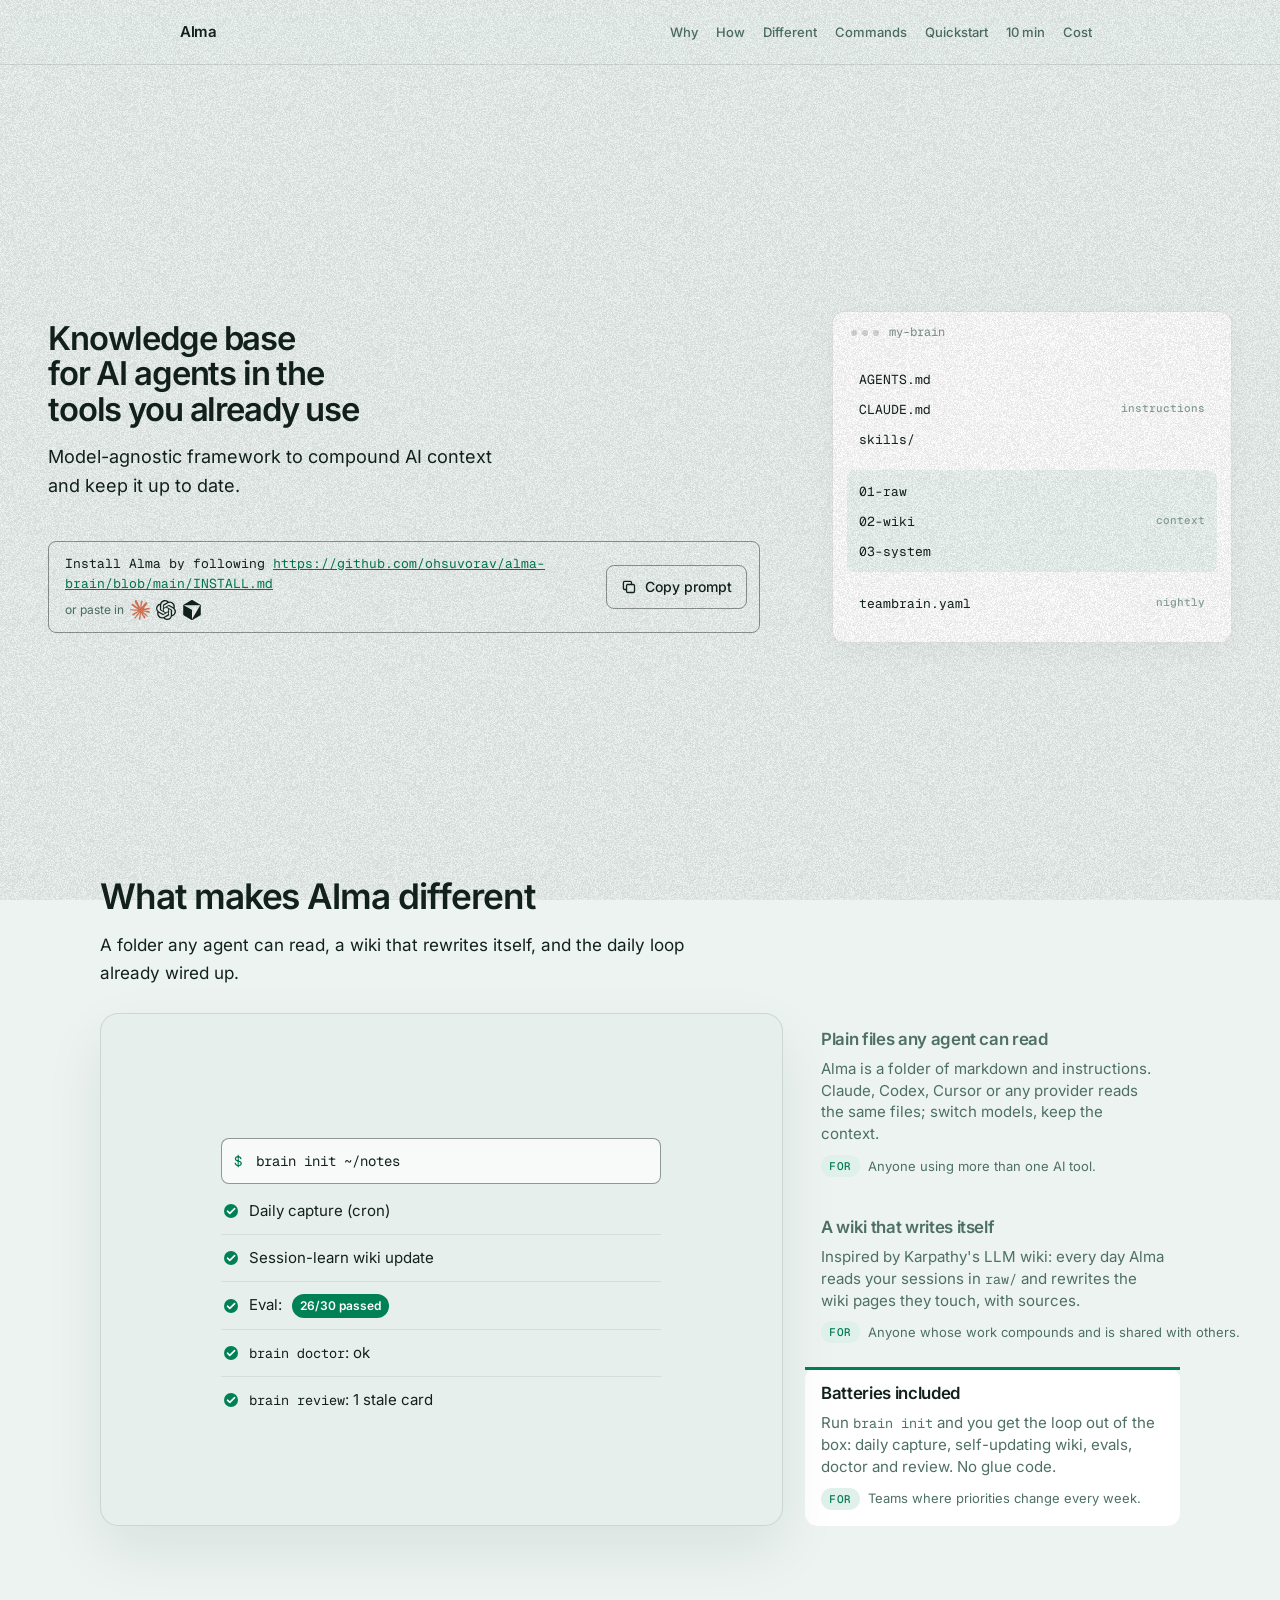
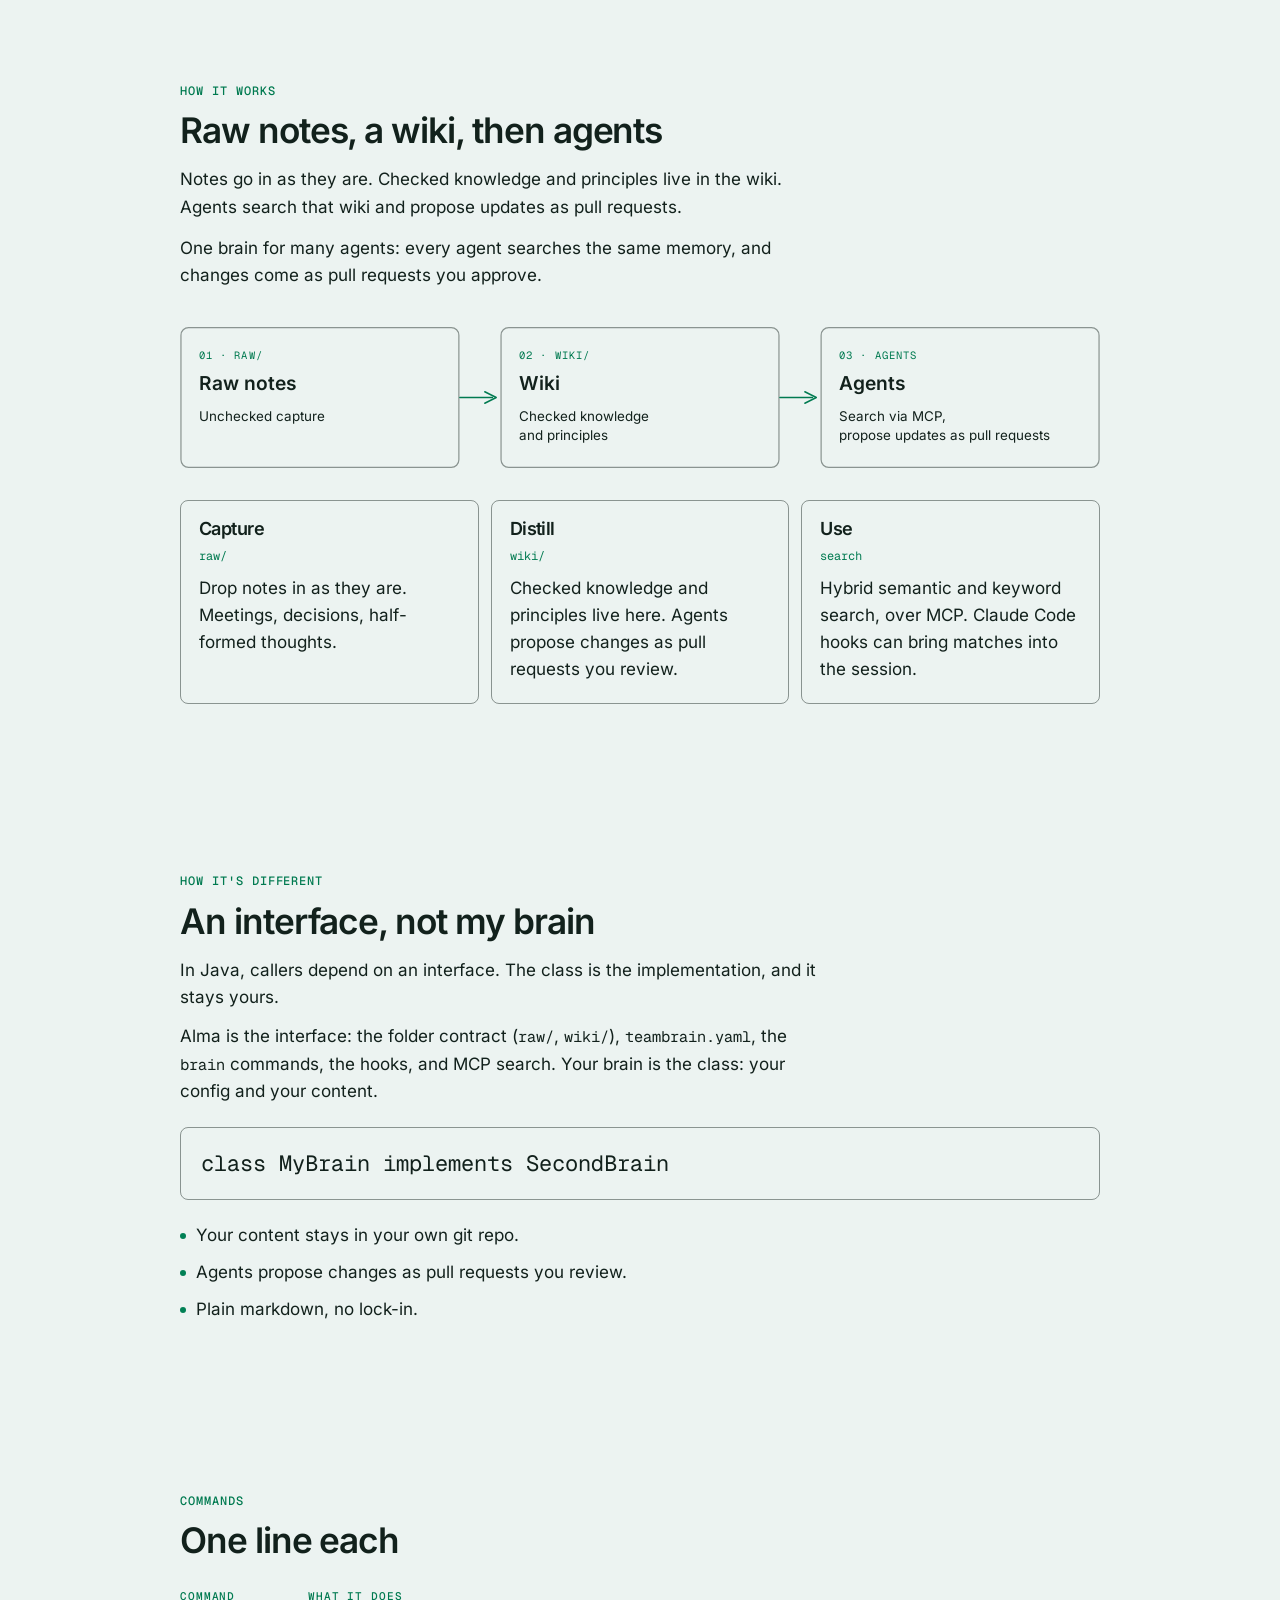
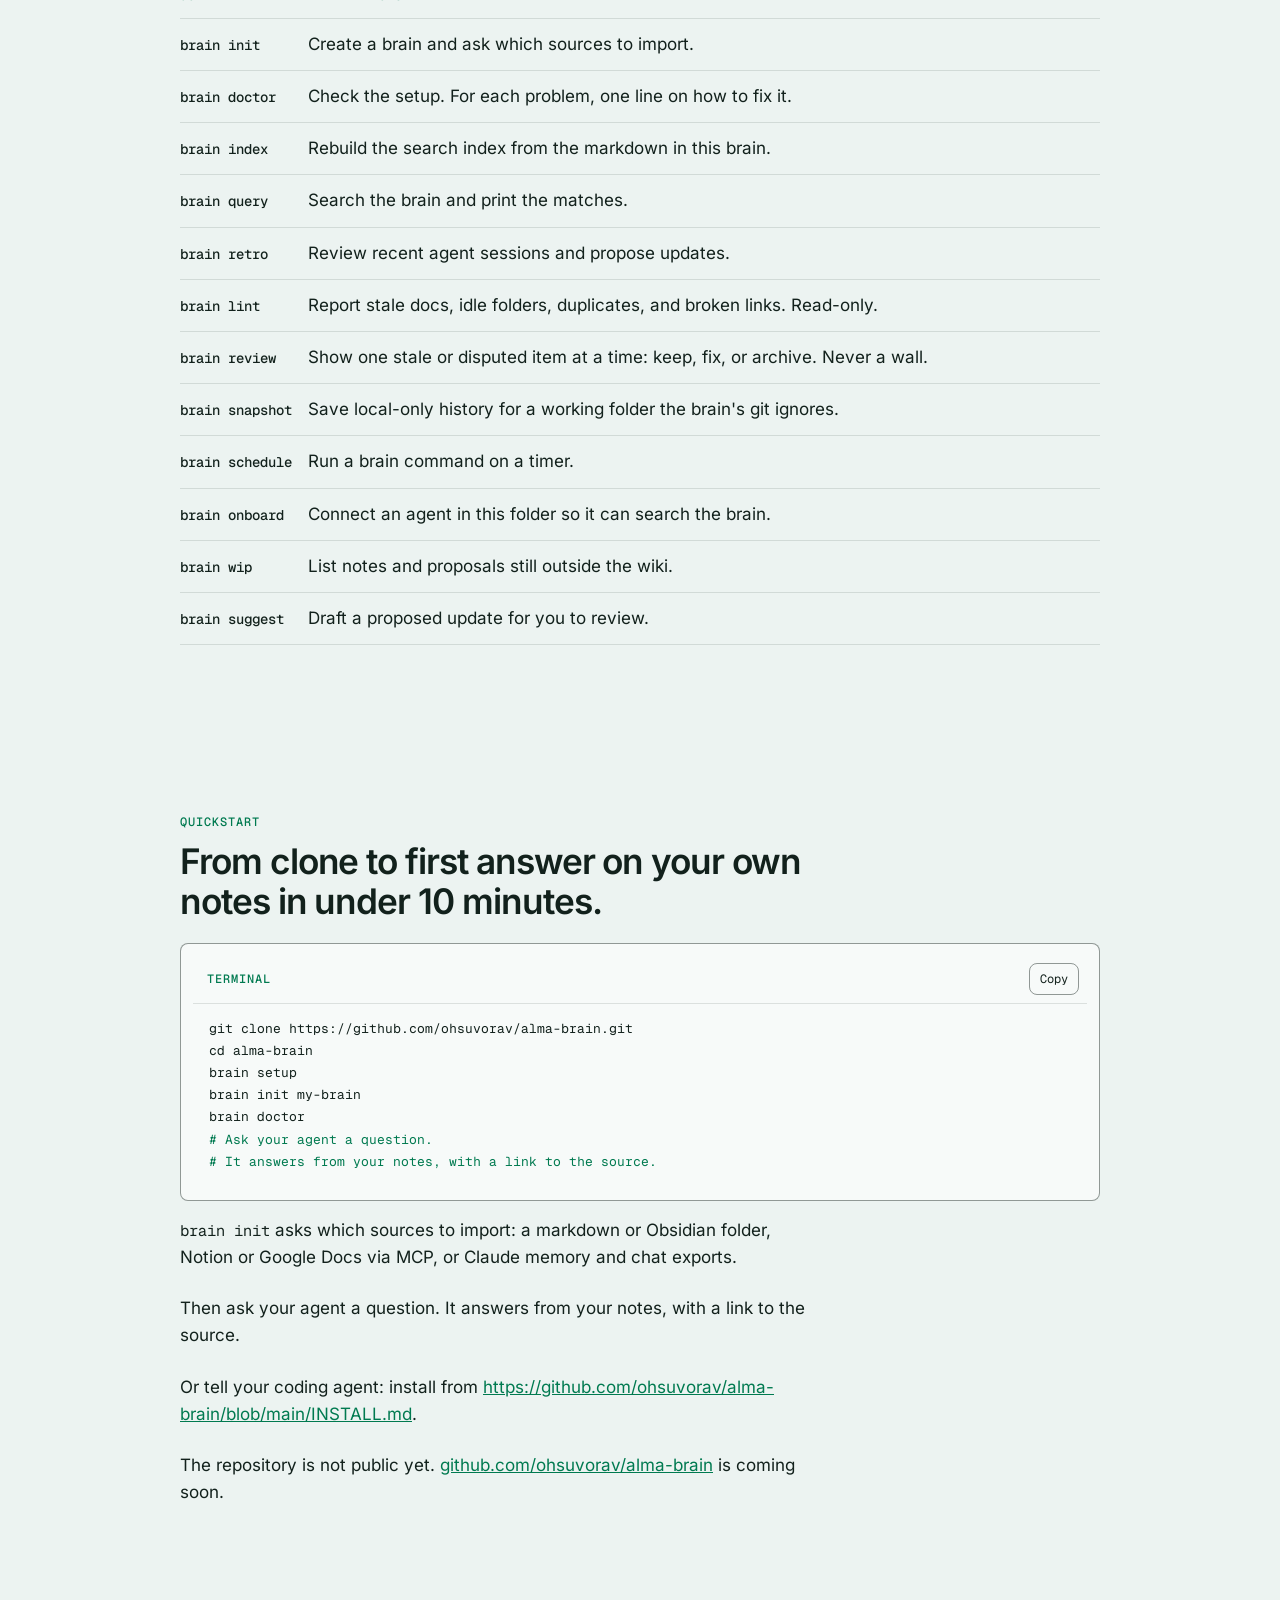
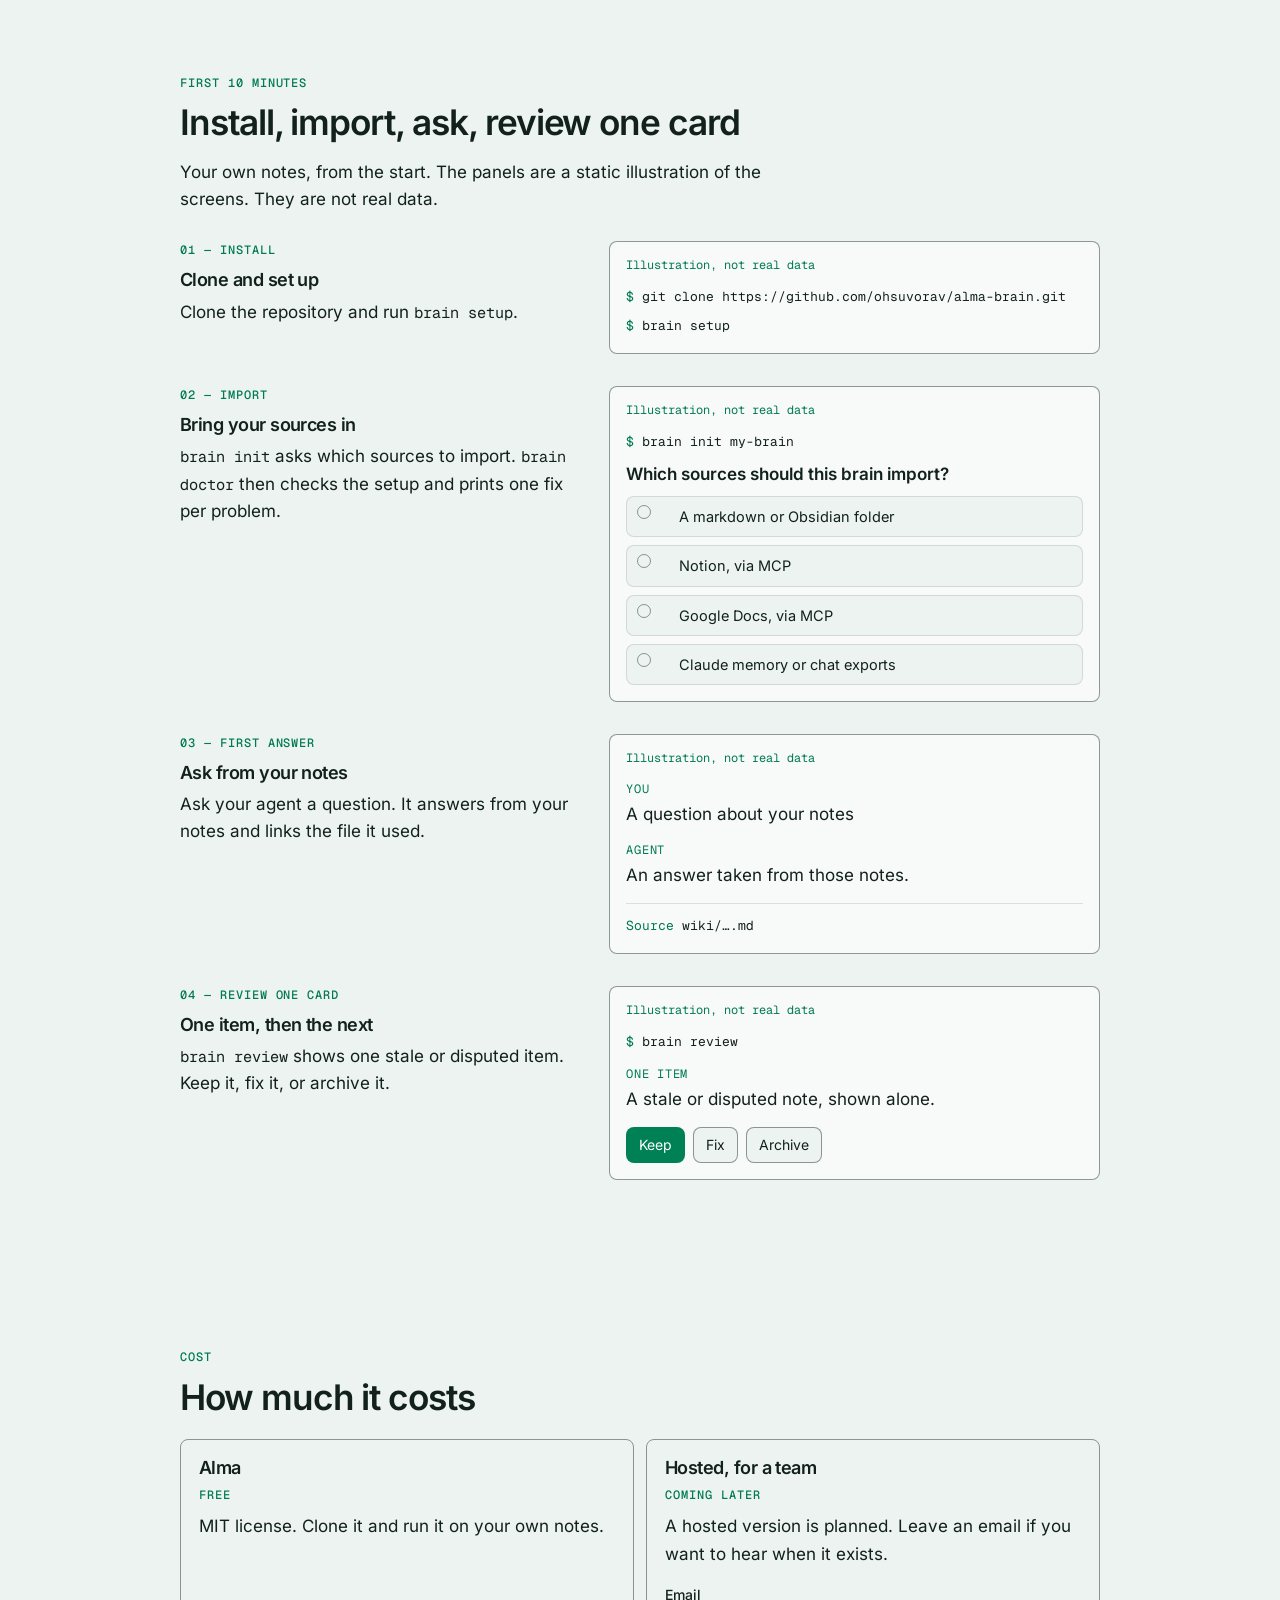
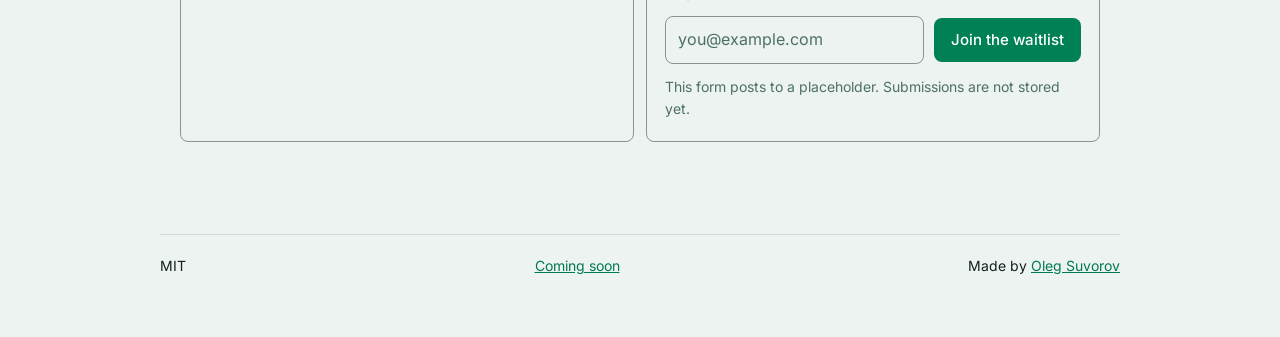
==== commit d38fd033: "Quiet the hero project window Drop the editor chrome, the side pane, and the cron notes. The window " ====
--- a/alma-site/index.html
+++ b/alma-site/index.html
@@ -70,50 +70,35 @@
         </div>
         <p id="install-copy-status" class="visually-hidden" role="status" aria-live="polite"></p>
         </div>
-        <figure class="ide" aria-label="An Alma project in an editor. Instructions are AGENTS.md, CLAUDE.md, and skills, symlinked per tool. Nightly jobs are index at 03:15, lint at 02:30, and snapshot at 02:45, in teambrain.yaml and 03-system. 01-raw, your notes and imports, is written to 02-wiki with sources.">
+        <figure class="ide" aria-label="An Alma project named my-brain. Instructions are AGENTS.md, CLAUDE.md, and skills. Context is 01-raw, 02-wiki, and 03-system. Nightly jobs are teambrain.yaml.">
           <div class="ide-title">
             <span class="ide-lights" aria-hidden="true"><i></i><i></i><i></i></span>
             <span class="ide-title-name">my-brain</span>
           </div>
-          <div class="ide-body">
-            <div class="ide-activity" aria-hidden="true">
-              <svg viewBox="0 0 24 24"><path d="M4 5.5h6.2l1.3 1.6H20V19H4z" fill="none" stroke="currentColor" stroke-width="1.4"/></svg>
-              <svg viewBox="0 0 24 24"><circle cx="11" cy="11" r="5.2" fill="none" stroke="currentColor" stroke-width="1.4"/><path d="M15.2 15.2 19 19" fill="none" stroke="currentColor" stroke-width="1.4" stroke-linecap="round"/></svg>
-              <svg viewBox="0 0 24 24"><circle cx="7" cy="7" r="2" fill="none" stroke="currentColor" stroke-width="1.4"/><circle cx="7" cy="17" r="2" fill="none" stroke="currentColor" stroke-width="1.4"/><circle cx="17" cy="12" r="2" fill="none" stroke="currentColor" stroke-width="1.4"/><path d="M9 7h4.2a3 3 0 0 1 0 6H9m0 4h4.2" fill="none" stroke="currentColor" stroke-width="1.4"/></svg>
-            </div>
-            <div class="ide-side">
-              <p class="ide-side-head"><span>Explorer</span></p>
-              <ul class="ide-tree">
-                <li class="is-root"><i class="tw open"></i><i class="fd"></i><span>my-brain</span></li>
-                <li><i class="tw"></i><i class="fd"></i><span>.claude</span><span class="ide-aside">hook + MCP</span></li>
-                <li class="ide-hot">
-                  <ul>
-                    <li><i class="tw"></i><i class="fd"></i><span>01-raw</span><i class="ide-dot"></i></li>
-                    <li><i class="tw"></i><i class="fd"></i><span>02-wiki</span><i class="ide-dot"></i></li>
-                    <li><i class="tw"></i><i class="fd"></i><span>03-system</span><i class="ide-dot"></i></li>
-                  </ul>
-                </li>
-                <li><i class="tw"></i><i class="fd"></i><span>skills</span><span class="ide-aside">symlinked</span></li>
-                <li><i class="tw file"></i><i class="md"></i><span>AGENTS.md</span></li>
-                <li><i class="tw file"></i><i class="md"></i><span>CLAUDE.md</span></li>
-                <li><i class="tw file"></i><i class="ym"></i><span>teambrain.yaml</span></li>
+          <ul class="ide-tree">
+            <li class="ide-group">
+              <ul>
+                <li>AGENTS.md</li>
+                <li>CLAUDE.md</li>
+                <li>skills/</li>
               </ul>
-              <ul class="ide-legend">
-                <li><span>Instructions</span> AGENTS.md, CLAUDE.md, skills/</li>
-                <li><span>Nightly jobs</span> index 03:15 · lint 02:30 · snapshot 02:45</li>
-                <li><span>Generated context</span> 01-raw → 02-wiki</li>
+              <span class="ide-tag">instructions</span>
+            </li>
+            <li class="ide-group is-context">
+              <ul>
+                <li>01-raw</li>
+                <li>02-wiki</li>
+                <li>03-system</li>
               </ul>
-            </div>
-            <div class="ide-code">
-              <p class="ide-tab"><i class="md"></i>decisions.md</p>
-              <pre><code><span class="ln">1</span><span class="cm">---</span>
-<span class="ln">2</span><span class="k">title</span>: <span class="s">Decisions</span>
-<span class="ln">3</span><span class="k">sources</span>:
-<span class="ln">4</span>  - <span class="s">01-raw/notes/2026-11-18.md</span>
-<span class="ln">5</span><span class="k">updated</span>: <span class="s">2026-11-19</span>
-<span class="ln">6</span><span class="cm">---</span></code></pre>
-            </div>
-          </div>
+              <span class="ide-tag">context</span>
+            </li>
+            <li class="ide-group">
+              <ul>
+                <li>teambrain.yaml</li>
+              </ul>
+              <span class="ide-tag">nightly</span>
+            </li>
+          </ul>
         </figure>
       </div>
     </section>
--- a/alma-site/alma.css
+++ b/alma-site/alma.css
@@ -260,14 +260,13 @@
 
 .ide {
   margin: 0;
-  min-width: 0;
-  max-width: 100%;
-  color: #CCCCCC;
-  background: #1E1E1E;
-  border: 1px solid #2A2A2A;
-  border-radius: 10px;
-  box-shadow: 0 22px 50px rgba(16, 32, 26, 0.16);
-  overflow: hidden;
+  width: min(400px, 100%);
+  justify-self: end;
+  color: #12211C;
+  background: #ffffff;
+  border: 1px solid rgba(18, 33, 28, 0.1);
+  border-radius: 12px;
+  box-shadow: 0 8px 24px rgba(16, 32, 26, 0.04);
   font-family: "Geist Mono", ui-monospace, monospace;
 }
 
@@ -275,222 +274,73 @@
   display: flex;
   align-items: center;
   gap: 10px;
-  height: 34px;
-  padding: 0 12px;
-  background: #2C2C2C;
-  border-bottom: 1px solid #1A1A1A;
-}
-
-.ide-lights { display: inline-flex; gap: 6px; }
+  height: 42px;
+  padding: 0 18px;
+}
+
+.ide-lights { display: inline-flex; gap: 5px; }
 .ide-lights i {
-  width: 8px;
-  height: 8px;
+  width: 6px;
+  height: 6px;
   border-radius: 50%;
-  background: #4A4A4A;
-}
-.ide-lights i:nth-child(1) { background: #6B3A38; }
-.ide-lights i:nth-child(2) { background: #6B5A32; }
-.ide-lights i:nth-child(3) { background: #3D5C40; }
+  background: rgba(18, 33, 28, 0.18);
+}
 
 .ide-title-name {
   font-size: 12px;
-  color: #9A9A9A;
-}
-
-.ide-body {
+  color: #7E978C;
+}
+
+.ide-tree {
+  list-style: none;
+  margin: 0;
+  padding: 4px 14px 18px;
   display: grid;
-  grid-template-columns: 36px minmax(0, 1.15fr) minmax(0, 0.85fr);
-  min-height: 0;
-}
-
-.ide-activity {
-  display: flex;
-  flex-direction: column;
-  align-items: center;
-  gap: 16px;
-  padding-top: 12px;
-  background: #181818;
-  color: #6E6E6E;
-}
-
-.ide-activity svg { width: 18px; height: 18px; display: block; }
-.ide-activity svg:first-child { color: #CCCCCC; }
-
-.ide-side {
-  min-width: 0;
-  background: #252526;
-  border-right: 1px solid #1A1A1A;
-  padding-bottom: 10px;
-}
-
-.ide-side-head {
+  gap: 10px;
+}
+
+.ide-group {
+  display: grid;
+  grid-template-columns: minmax(0, 1fr) auto;
+  align-items: center;
+  gap: 20px;
   margin: 0;
-  padding: 10px 12px 6px;
+  padding: 6px 12px;
+  border-radius: 8px;
+}
+
+.ide-group ul { list-style: none; margin: 0; min-width: 0; }
+
+.ide-group li {
+  min-height: 30px;
+  display: flex;
+  align-items: center;
+  font-size: 13px;
+  line-height: 1;
+  color: #12211C;
+}
+
+.ide-group.is-context { background: rgba(0, 128, 85, 0.07); }
+
+.ide-tag {
   font-size: 11px;
   font-weight: 500;
-  letter-spacing: 0.08em;
-  text-transform: uppercase;
-  color: #BBBBBB;
-}
-
-.ide-tree, .ide-tree ul, .ide-legend { list-style: none; margin: 0; }
-
-.ide-tree > li,
-.ide-hot li {
-  display: flex;
-  align-items: center;
-  gap: 6px;
-  min-height: 24px;
-  padding: 0 10px 0 8px;
-  font-size: 12.5px;
-  line-height: 1;
-  color: #CCCCCC;
-  white-space: nowrap;
-}
-
-.ide-tree > li.is-root { font-weight: 600; }
-
-.ide-tree > li.ide-hot {
-  display: block;
-  margin: 2px 8px;
-  padding: 2px 0;
-  border: 1px solid rgba(61, 220, 151, 0.72);
-  border-radius: 6px;
-  background: rgba(61, 220, 151, 0.06);
-}
-
-.ide-hot li { color: #3DDC97; padding-left: 4px; }
-
-.tw, .fd, .md, .ym, .ide-dot { flex: none; }
-
-.tw {
-  width: 0;
-  height: 0;
-  border-top: 3px solid transparent;
-  border-bottom: 3px solid transparent;
-  border-left: 4px solid #8A8A8A;
-}
-
-.tw.open { transform: rotate(90deg); }
-.tw.file { visibility: hidden; }
-
-.fd {
-  width: 14px;
-  height: 10px;
-  margin-top: 1px;
-  border-radius: 1px 2px 2px 2px;
-  background: #C9A227;
-  position: relative;
-}
-
-.fd::before {
-  content: "";
-  position: absolute;
-  top: -3px;
-  left: 0;
-  width: 6px;
-  height: 3px;
-  border-radius: 2px 2px 0 0;
-  background: #C9A227;
-}
-
-.ide-hot .fd,
-.ide-hot .fd::before { background: #3DDC97; }
-
-.md, .ym {
-  width: 12px;
-  height: 14px;
-  border-radius: 2px;
-  background: #519ABA;
-  position: relative;
-}
-
-.ym { background: #C586C0; }
-
-.md::after, .ym::after {
-  content: "";
-  position: absolute;
-  right: 0;
-  top: 0;
-  border-width: 0 4px 4px 0;
-  border-style: solid;
-  border-color: #252526 #252526 transparent transparent;
-}
-
-.ide-dot {
-  width: 6px;
-  height: 6px;
-  margin-left: auto;
-  border-radius: 50%;
-  background: #3DDC97;
-}
-
-.ide-aside {
-  margin-left: auto;
-  font-size: 10.5px;
-  color: #6E6E6E;
-}
-
-.ide-legend {
-  display: grid;
-  gap: 6px;
-  margin: 10px 10px 2px;
-  padding-top: 8px;
-  border-top: 1px solid #333333;
-  font-size: 10.5px;
-  line-height: 1.35;
-  color: #8A8A8A;
-}
-
-.ide-legend li { min-width: 0; }
-.ide-legend span {
-  display: block;
-  color: #B5B5B5;
-  font-weight: 500;
-}
-
-.ide-code {
-  min-width: 0;
-  background: #1E1E1E;
-}
-
-.ide-tab {
-  display: flex;
-  align-items: center;
-  gap: 6px;
-  height: 30px;
-  margin: 0;
-  padding: 0 12px;
-  background: #1E1E1E;
-  border-bottom: 1px solid #2A2A2A;
-  font-size: 12px;
-  color: #CCCCCC;
-}
-
-.ide-tab .md { width: 11px; height: 13px; }
-.ide-tab .md::after { border-color: #1E1E1E #1E1E1E transparent transparent; }
-
-.ide-code pre {
-  margin: 0;
-  padding: 8px 10px 12px;
-  overflow: hidden;
-  font-family: inherit;
-  font-size: 11.5px;
-  line-height: 1.55;
-  color: #D4D4D4;
-}
-
-.ide-code .ln {
-  display: inline-block;
-  width: 1.4em;
-  margin-right: 0.8em;
-  color: #5A5A5A;
-  text-align: right;
-}
-
-.ide-code .cm { color: #6A9955; }
-.ide-code .k { color: #9CDCFE; }
-.ide-code .s { color: #CE9178; }
+  color: #8AA399;
+}
+
+@media (prefers-color-scheme: dark) {
+  .ide {
+    color: #ECF3F1;
+    background: #163028;
+    border-color: rgba(168, 188, 176, 0.16);
+    box-shadow: none;
+  }
+  .ide-lights i { background: rgba(236, 243, 241, 0.28); }
+  .ide-title-name,
+  .ide-tag { color: #A3B5AC; }
+  .ide-group li { color: #ECF3F1; }
+  .ide-group.is-context { background: rgba(76, 191, 149, 0.12); }
+}
 
 .prompt-box {
   display: flex;
@@ -1437,8 +1287,8 @@
   }
   .hero .wrap { width: min(1240px, calc(100% - 56px)); }
   .hero-split {
-    grid-template-columns: minmax(0, 0.86fr) minmax(340px, 1.14fr);
-    gap: 40px;
+    grid-template-columns: minmax(0, 1fr) minmax(280px, 400px);
+    gap: 72px;
     width: 100%;
   }
   .hero h1 {
@@ -1452,9 +1302,5 @@
 }
 
 @media (max-width: 1023px) {
-  .ide-body { grid-template-columns: 32px minmax(0, 1fr); }
-  .ide-code {
-    grid-column: 1 / -1;
-    border-top: 1px solid #2A2A2A;
-  }
-}
+  .ide { justify-self: stretch; width: 100%; }
+}
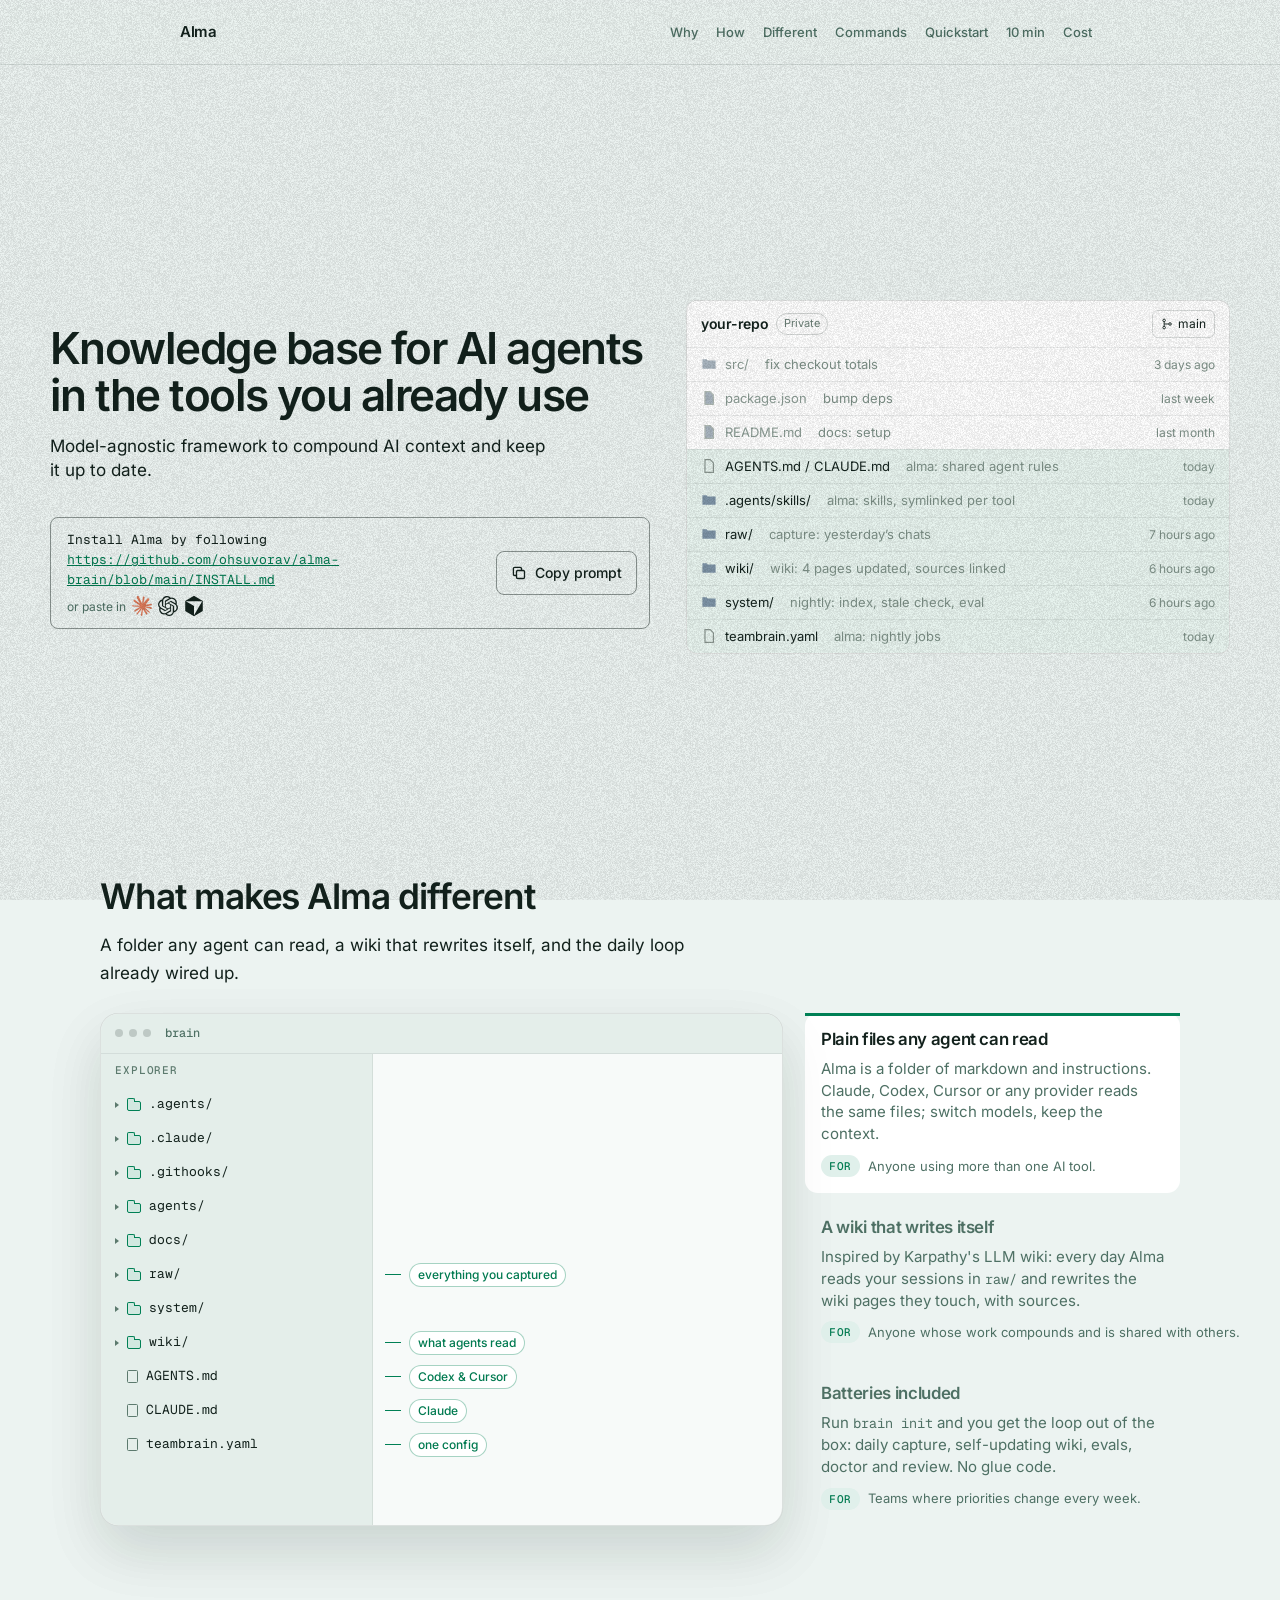
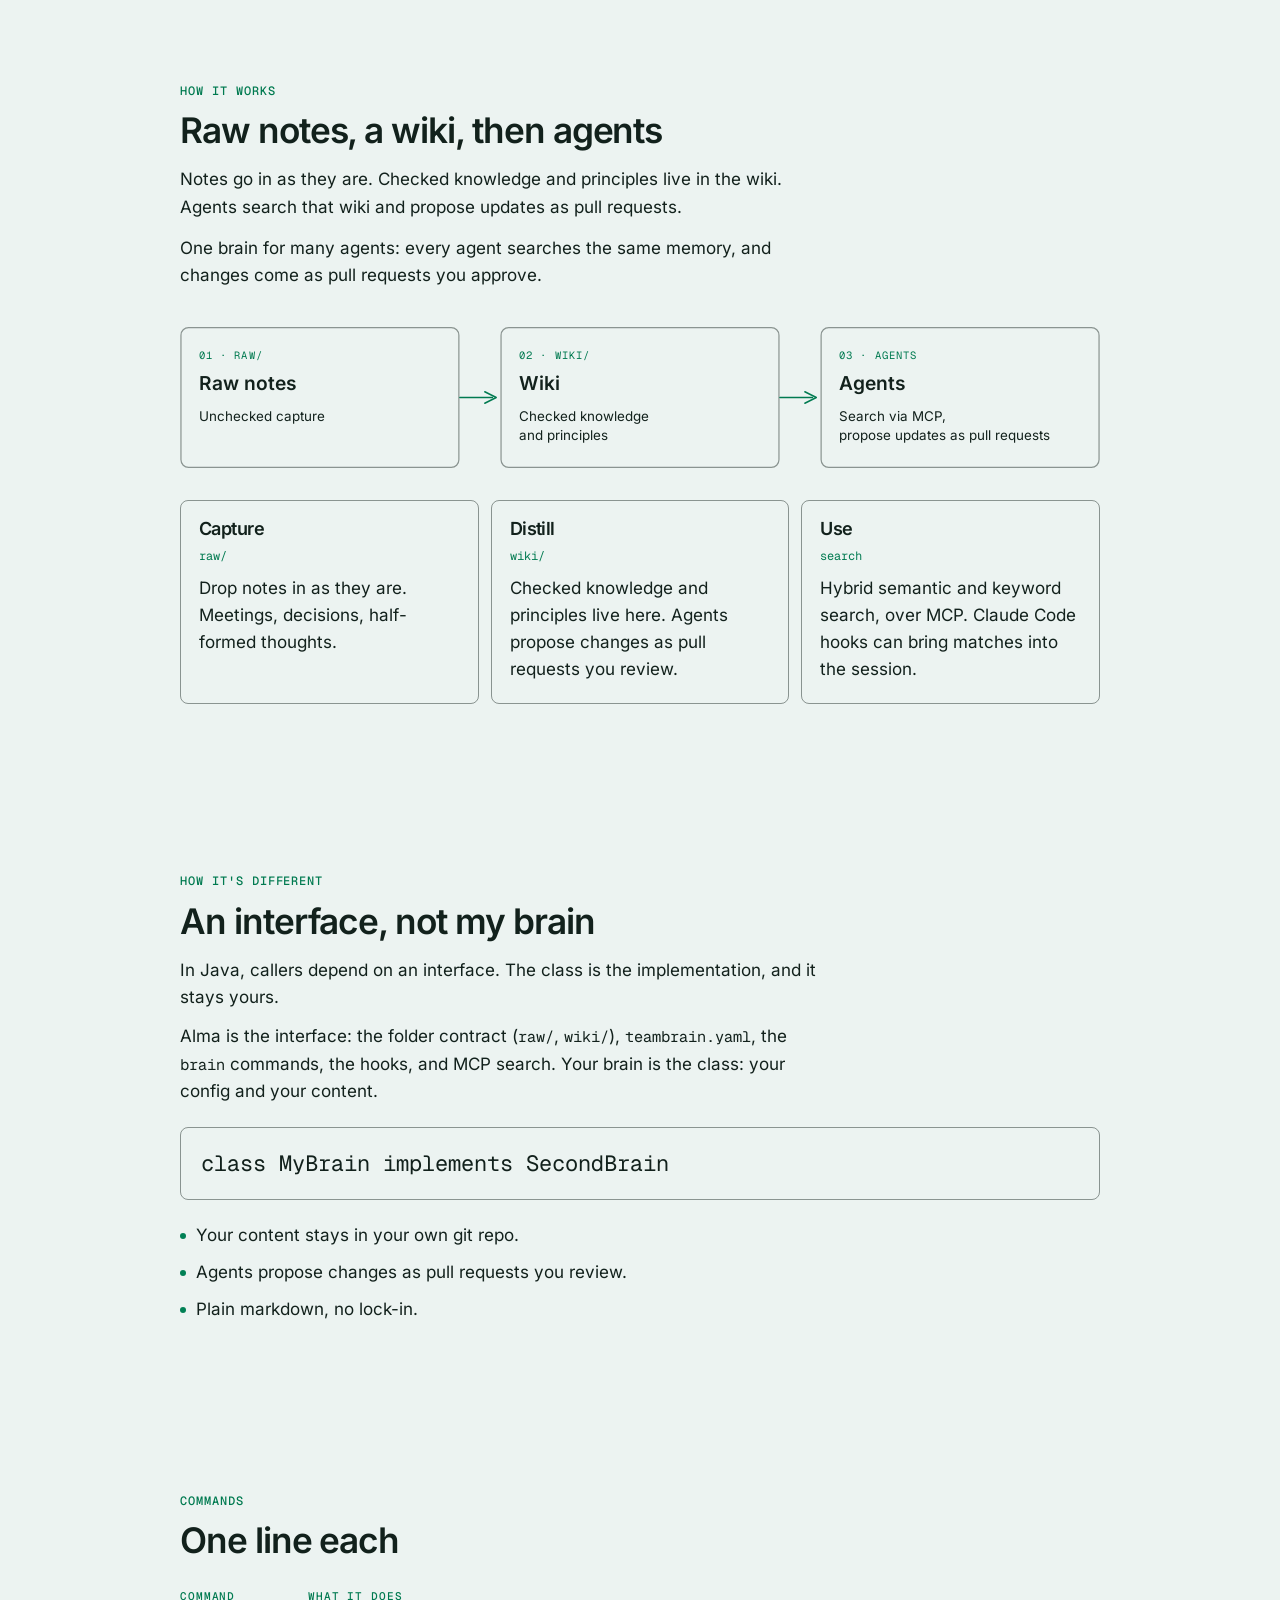
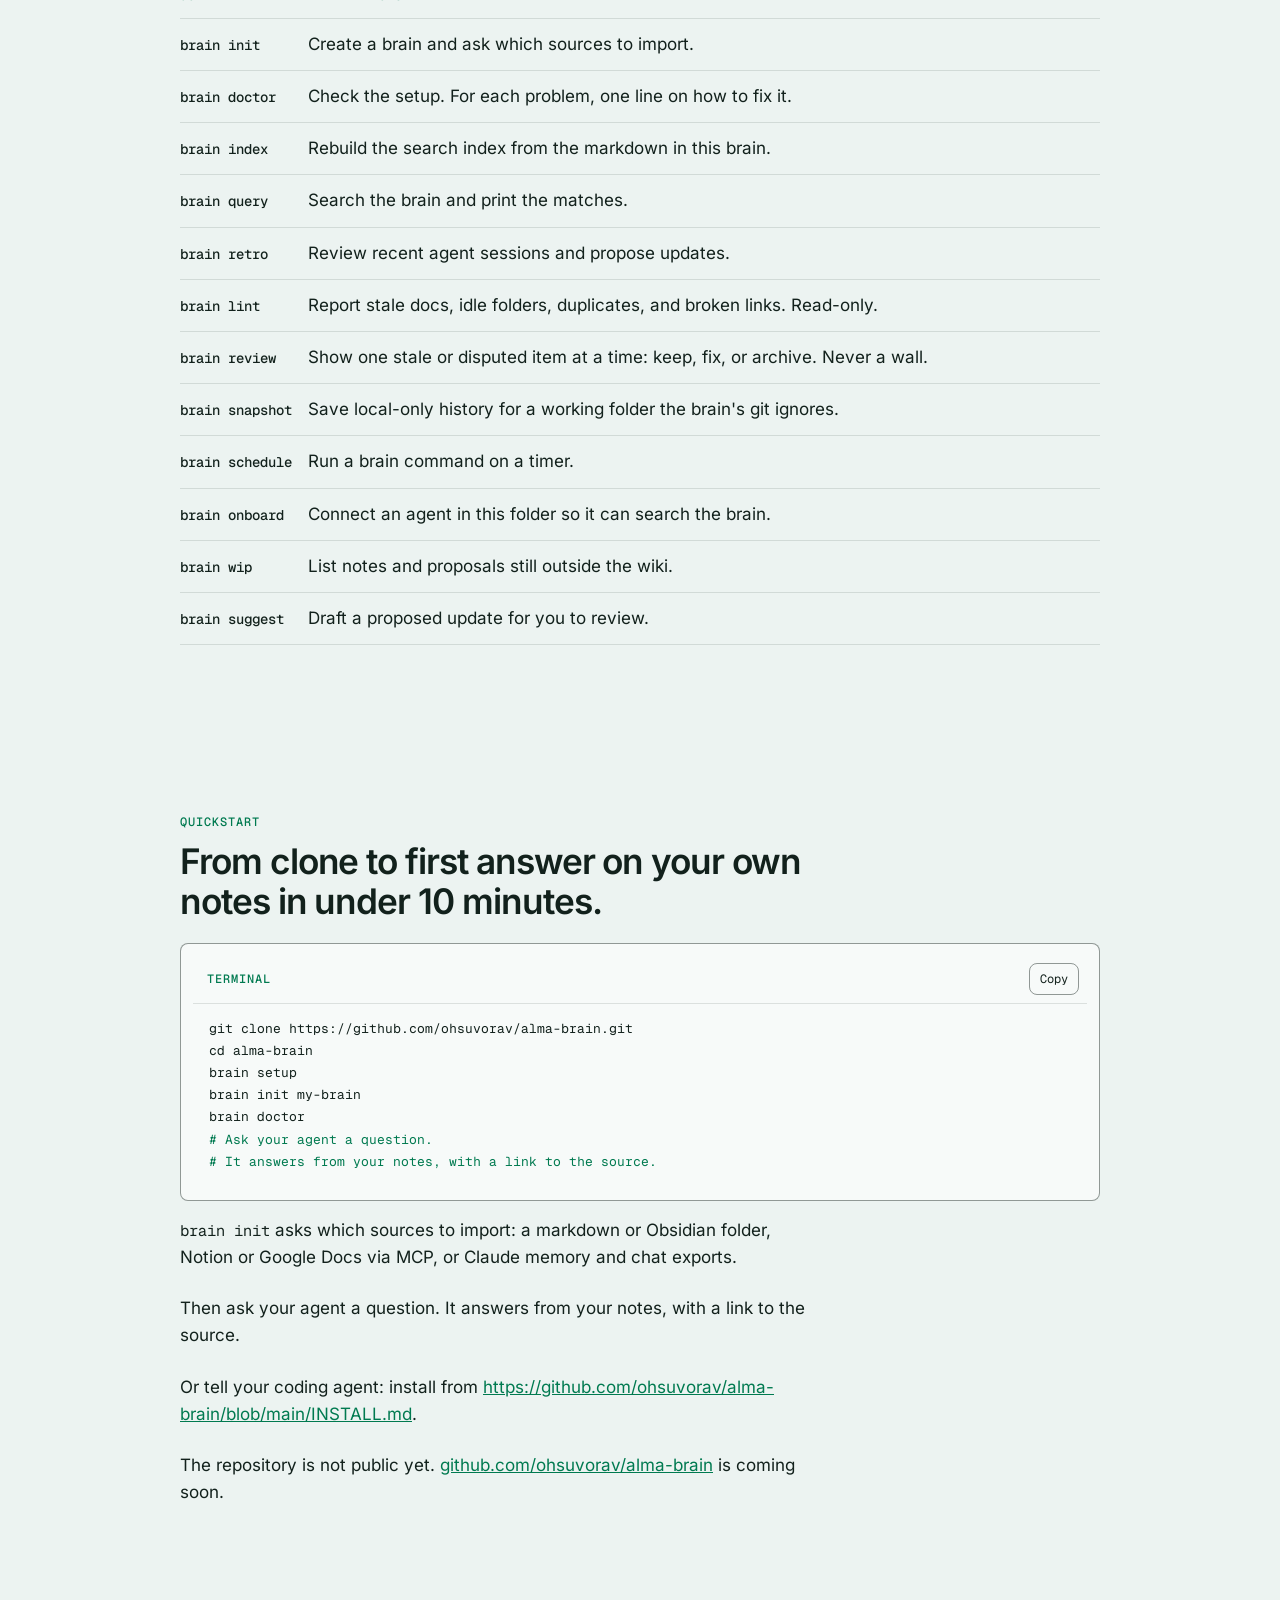
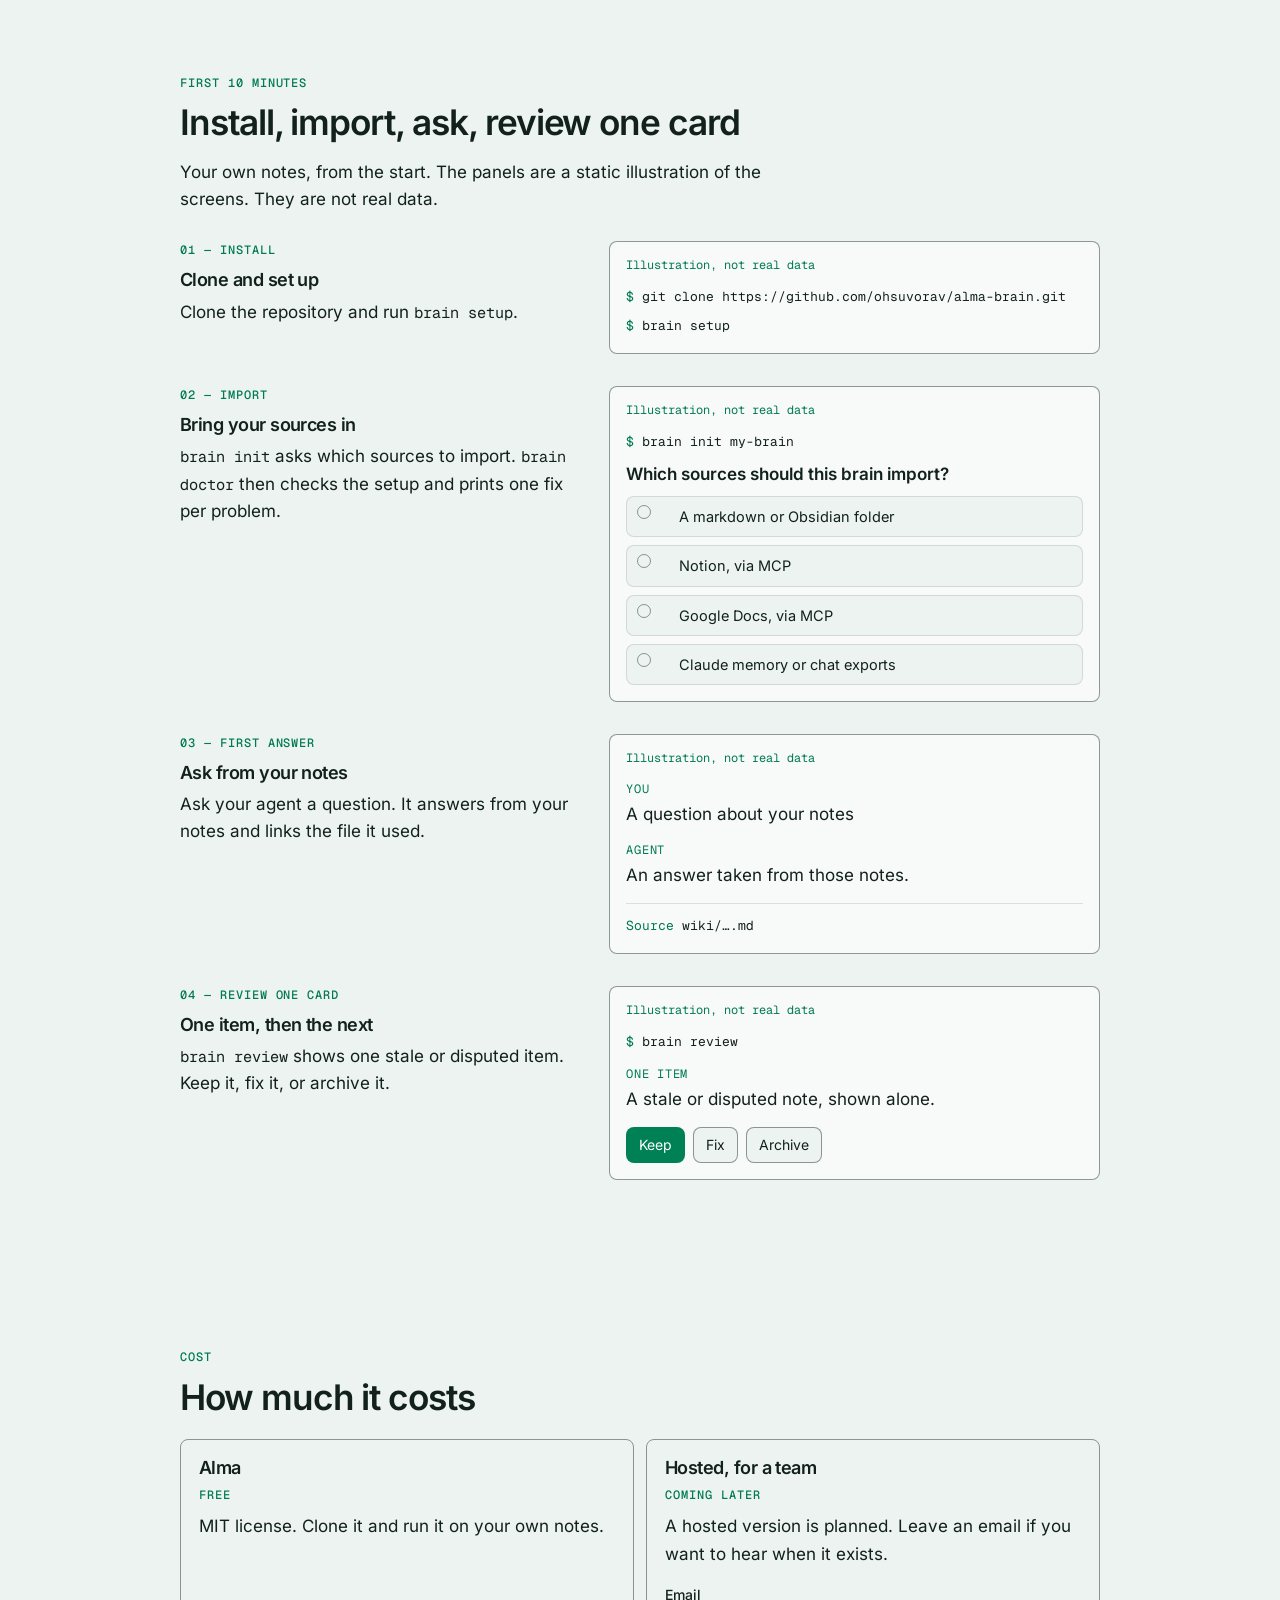
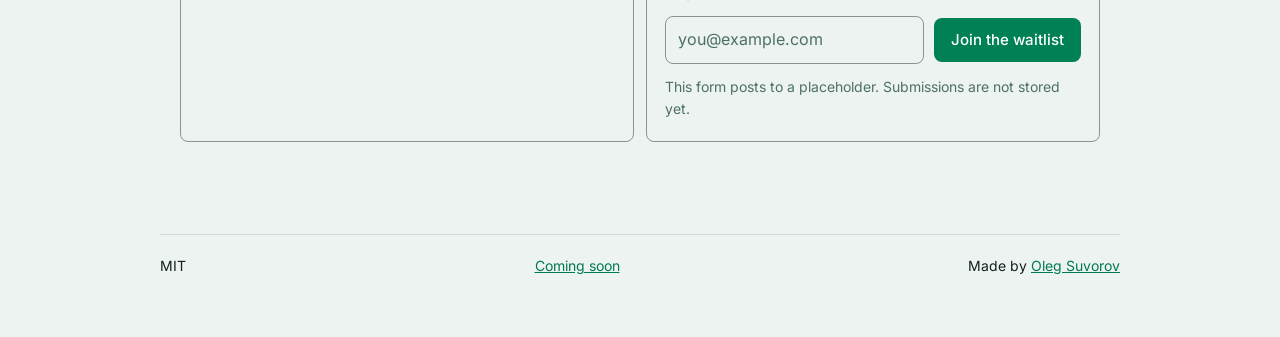
==== commit fa8c19dc: "Set the hero type and show Alma in a repo file list The headline and subtitle break on the agreed li" ====
--- a/alma-site/index.html
+++ b/alma-site/index.html
@@ -43,8 +43,8 @@
     <section class="hero">
       <div class="wrap hero-split">
         <div class="hero-copy">
-        <h1>Knowledge base for AI agents in the tools you already use</h1>
-        <p class="lede">Model-agnostic framework to compound AI context and keep it up to date.</p>
+        <h1>Knowledge base for AI agents<br class="desk-break"> in the tools you already use</h1>
+        <p class="lede">Model-agnostic framework to compound AI context and keep<br class="desk-break"> it up to date.</p>
         <div class="prompt-box">
           <div class="prompt-copy">
             <p class="prompt-body" id="install-prompt">Install Alma by following <a href="https://github.com/ohsuvorav/alma-brain/blob/main/INSTALL.md">https://github.com/ohsuvorav/alma-brain/blob/main/INSTALL.md</a></p>
@@ -70,33 +70,60 @@
         </div>
         <p id="install-copy-status" class="visually-hidden" role="status" aria-live="polite"></p>
         </div>
-        <figure class="ide" aria-label="An Alma project named my-brain. Instructions are AGENTS.md, CLAUDE.md, and skills. Context is 01-raw, 02-wiki, and 03-system. Nightly jobs are teambrain.yaml.">
-          <div class="ide-title">
-            <span class="ide-lights" aria-hidden="true"><i></i><i></i><i></i></span>
-            <span class="ide-title-name">my-brain</span>
+        <figure class="repo" aria-label="A repository named your-repo. The existing files stay. Alma adds AGENTS.md and CLAUDE.md, .agents/skills, raw, wiki, system, and teambrain.yaml.">
+          <div class="repo-head">
+            <span class="repo-title">your-repo</span>
+            <span class="repo-private">Private</span>
+            <span class="repo-branch">
+              <svg viewBox="0 0 16 16" width="12" height="12" aria-hidden="true"><circle cx="4.2" cy="3.2" r="1.7" fill="none" stroke="currentColor" stroke-width="1.2"/><circle cx="4.2" cy="12.8" r="1.7" fill="none" stroke="currentColor" stroke-width="1.2"/><circle cx="12" cy="8" r="1.7" fill="none" stroke="currentColor" stroke-width="1.2"/><path d="M4.2 4.9v6.2M4.2 8h6" fill="none" stroke="currentColor" stroke-width="1.2"/></svg>
+              main
+            </span>
           </div>
-          <ul class="ide-tree">
-            <li class="ide-group">
-              <ul>
-                <li>AGENTS.md</li>
-                <li>CLAUDE.md</li>
-                <li>skills/</li>
-              </ul>
-              <span class="ide-tag">instructions</span>
-            </li>
-            <li class="ide-group is-context">
-              <ul>
-                <li>01-raw</li>
-                <li>02-wiki</li>
-                <li>03-system</li>
-              </ul>
-              <span class="ide-tag">context</span>
-            </li>
-            <li class="ide-group">
-              <ul>
-                <li>teambrain.yaml</li>
-              </ul>
-              <span class="ide-tag">nightly</span>
+          <ul class="repo-files">
+            <li class="is-old">
+              <span class="repo-file"><svg class="ico" viewBox="0 0 16 16" aria-hidden="true"><path d="M1.4 3.2h4.2l1.1 1.3h7.9v8.2H1.4z"/></svg>src/</span>
+              <span class="repo-msg">fix checkout totals</span>
+              <span class="repo-time">3 days ago</span>
+            </li>
+            <li class="is-old">
+              <span class="repo-file"><svg class="ico file" viewBox="0 0 16 16" aria-hidden="true"><path d="M4 1.6h5.1L12.4 4.9V14.4H4z"/></svg>package.json</span>
+              <span class="repo-msg">bump deps</span>
+              <span class="repo-time">last week</span>
+            </li>
+            <li class="is-old">
+              <span class="repo-file"><svg class="ico file" viewBox="0 0 16 16" aria-hidden="true"><path d="M4 1.6h5.1L12.4 4.9V14.4H4z"/></svg>README.md</span>
+              <span class="repo-msg">docs: setup</span>
+              <span class="repo-time">last month</span>
+            </li>
+            <li class="is-alma">
+              <span class="repo-file"><svg class="ico file" viewBox="0 0 16 16" aria-hidden="true"><path d="M4 1.6h5.1L12.4 4.9V14.4H4z"/></svg>AGENTS.md / CLAUDE.md</span>
+              <span class="repo-msg">alma: shared agent rules</span>
+              <span class="repo-time">today</span>
+            </li>
+            <li class="is-alma">
+              <span class="repo-file"><svg class="ico" viewBox="0 0 16 16" aria-hidden="true"><path d="M1.4 3.2h4.2l1.1 1.3h7.9v8.2H1.4z"/></svg>.agents/skills/</span>
+              <span class="repo-msg">alma: skills, symlinked per tool</span>
+              <span class="repo-time">today</span>
+            </li>
+            <li class="is-alma">
+              <span class="repo-file"><svg class="ico" viewBox="0 0 16 16" aria-hidden="true"><path d="M1.4 3.2h4.2l1.1 1.3h7.9v8.2H1.4z"/></svg>raw/</span>
+              <span class="repo-msg">capture: yesterday’s chats</span>
+              <span class="repo-time">7 hours ago</span>
+            </li>
+            <li class="is-alma">
+              <span class="repo-file"><svg class="ico" viewBox="0 0 16 16" aria-hidden="true"><path d="M1.4 3.2h4.2l1.1 1.3h7.9v8.2H1.4z"/></svg>wiki/</span>
+              <span class="repo-msg">wiki: 4 pages updated, sources linked</span>
+              <span class="repo-time">6 hours ago</span>
+            </li>
+            <li class="is-alma">
+              <span class="repo-file"><svg class="ico" viewBox="0 0 16 16" aria-hidden="true"><path d="M1.4 3.2h4.2l1.1 1.3h7.9v8.2H1.4z"/></svg>system/</span>
+              <span class="repo-msg">nightly: index, stale check, eval</span>
+              <span class="repo-time">6 hours ago</span>
+            </li>
+            <li class="is-alma">
+              <span class="repo-file"><svg class="ico file" viewBox="0 0 16 16" aria-hidden="true"><path d="M4 1.6h5.1L12.4 4.9V14.4H4z"/></svg>teambrain.yaml</span>
+              <span class="repo-msg">alma: nightly jobs</span>
+              <span class="repo-time">today</span>
             </li>
           </ul>
         </figure>
--- a/alma-site/alma.css
+++ b/alma-site/alma.css
@@ -258,89 +258,93 @@
 
 .hero-split { display: grid; gap: 28px; align-items: center; }
 
-.ide {
+.desk-break { display: none; }
+
+.repo {
   margin: 0;
-  width: min(400px, 100%);
-  justify-self: end;
+  min-width: 0;
+  width: 100%;
   color: #12211C;
   background: #ffffff;
-  border: 1px solid rgba(18, 33, 28, 0.1);
-  border-radius: 12px;
-  box-shadow: 0 8px 24px rgba(16, 32, 26, 0.04);
-  font-family: "Geist Mono", ui-monospace, monospace;
-}
-
-.ide-title {
-  display: flex;
-  align-items: center;
-  gap: 10px;
-  height: 42px;
-  padding: 0 18px;
-}
-
-.ide-lights { display: inline-flex; gap: 5px; }
-.ide-lights i {
-  width: 6px;
-  height: 6px;
-  border-radius: 50%;
-  background: rgba(18, 33, 28, 0.18);
-}
-
-.ide-title-name {
+  border: 1px solid rgba(18, 33, 28, 0.12);
+  border-radius: 10px;
+  overflow: hidden;
+}
+
+.repo-head {
+  display: flex;
+  align-items: center;
+  gap: 8px;
+  min-height: 46px;
+  padding: 0 14px;
+}
+
+.repo-title {
+  font-size: 14px;
+  font-weight: 600;
+  letter-spacing: -0.02em;
+}
+
+.repo-private {
+  padding: 1px 7px;
+  border: 1px solid rgba(18, 33, 28, 0.18);
+  border-radius: 999px;
+  font-size: 11px;
+  color: #6A7F76;
+}
+
+.repo-branch {
+  display: inline-flex;
+  align-items: center;
+  gap: 5px;
+  margin-left: auto;
+  padding: 3px 8px;
+  border: 1px solid rgba(18, 33, 28, 0.16);
+  border-radius: 6px;
   font-size: 12px;
-  color: #7E978C;
-}
-
-.ide-tree {
-  list-style: none;
-  margin: 0;
-  padding: 4px 14px 18px;
+  color: #12211C;
+}
+
+.repo-files { list-style: none; margin: 0; }
+
+.repo-files li {
   display: grid;
-  gap: 10px;
-}
-
-.ide-group {
-  display: grid;
-  grid-template-columns: minmax(0, 1fr) auto;
-  align-items: center;
-  gap: 20px;
-  margin: 0;
-  padding: 6px 12px;
-  border-radius: 8px;
-}
-
-.ide-group ul { list-style: none; margin: 0; min-width: 0; }
-
-.ide-group li {
-  min-height: 30px;
-  display: flex;
-  align-items: center;
+  grid-template-columns: auto minmax(0, 1fr) auto;
+  column-gap: 16px;
+  align-items: center;
+  min-height: 34px;
+  padding: 0 14px;
+  border-top: 1px solid rgba(18, 33, 28, 0.07);
   font-size: 13px;
-  line-height: 1;
-  color: #12211C;
-}
-
-.ide-group.is-context { background: rgba(0, 128, 85, 0.07); }
-
-.ide-tag {
-  font-size: 11px;
-  font-weight: 500;
-  color: #8AA399;
-}
-
-@media (prefers-color-scheme: dark) {
-  .ide {
-    color: #ECF3F1;
-    background: #163028;
-    border-color: rgba(168, 188, 176, 0.16);
-    box-shadow: none;
-  }
-  .ide-lights i { background: rgba(236, 243, 241, 0.28); }
-  .ide-title-name,
-  .ide-tag { color: #A3B5AC; }
-  .ide-group li { color: #ECF3F1; }
-  .ide-group.is-context { background: rgba(76, 191, 149, 0.12); }
-}
+}
+
+.repo-file {
+  display: flex;
+  align-items: center;
+  gap: 8px;
+  min-width: 0;
+  white-space: nowrap;
+}
+
+.ico { width: 16px; height: 16px; flex: none; fill: #7D93A6; }
+.ico.file { fill: none; stroke: #8A9690; stroke-width: 1.2; }
+
+.repo-msg, .repo-time {
+  color: #7E9188;
+  white-space: nowrap;
+}
+
+.repo-msg {
+  overflow: hidden;
+  text-overflow: ellipsis;
+}
+
+.repo-time { font-size: 12px; text-align: right; }
+
+.is-old { color: #8B9C94; }
+.is-old .ico { fill: #A8B4BE; }
+.is-old .ico.file { stroke: #B0BAB4; }
+.is-alma { background: rgba(0, 128, 85, 0.09); color: #12211C; }
 
 .prompt-box {
   display: flex;
@@ -1285,22 +1289,43 @@
     min-height: calc(100vh - 104px);
     padding: 28px 0 0;
   }
-  .hero .wrap { width: min(1240px, calc(100% - 56px)); }
+  .hero .wrap { width: min(1180px, calc(100% - 48px)); }
   .hero-split {
-    grid-template-columns: minmax(0, 1fr) minmax(280px, 400px);
-    gap: 72px;
+    grid-template-columns: minmax(0, 560px) minmax(0, 1fr);
+    gap: 32px;
     width: 100%;
+    align-items: center;
   }
+  .desk-break { display: inline; }
   .hero h1 {
-    font-size: clamp(2.05rem, 2.5vw, 2.7rem);
-    max-width: 11em;
-    margin-bottom: 16px;
+    font-size: 40px;
+    line-height: 1.08;
+    letter-spacing: -0.035em;
+    max-width: none;
+    text-wrap: wrap;
+    margin-bottom: 14px;
   }
-  .hero .lede { max-width: 28rem; }
-  .hero .prompt-box { margin-top: 28px; }
+  .hero .lede {
+    max-width: none;
+    font-size: 1.0625rem;
+    line-height: 1.45;
+  }
+  .hero .prompt-box { width: 100%; margin-top: 22px; }
   .why { padding-top: 16px; }
 }
 
+@media (min-width: 1280px) {
+  .hero .wrap { width: min(1220px, calc(100% - 48px)); }
+  .hero-split { grid-template-columns: minmax(0, 600px) minmax(0, 1fr); gap: 36px; }
+  .hero h1 { font-size: 44px; }
+}
+
+@media (min-width: 1440px) {
+  .hero-split { gap: 40px; }
+  .hero h1 { font-size: 44px; }
+}
+
 @media (max-width: 1023px) {
-  .ide { justify-self: stretch; width: 100%; }
-}
+  .repo-msg { display: none; }
+  .repo-files li { grid-template-columns: minmax(0, 1fr) auto; }
+}
